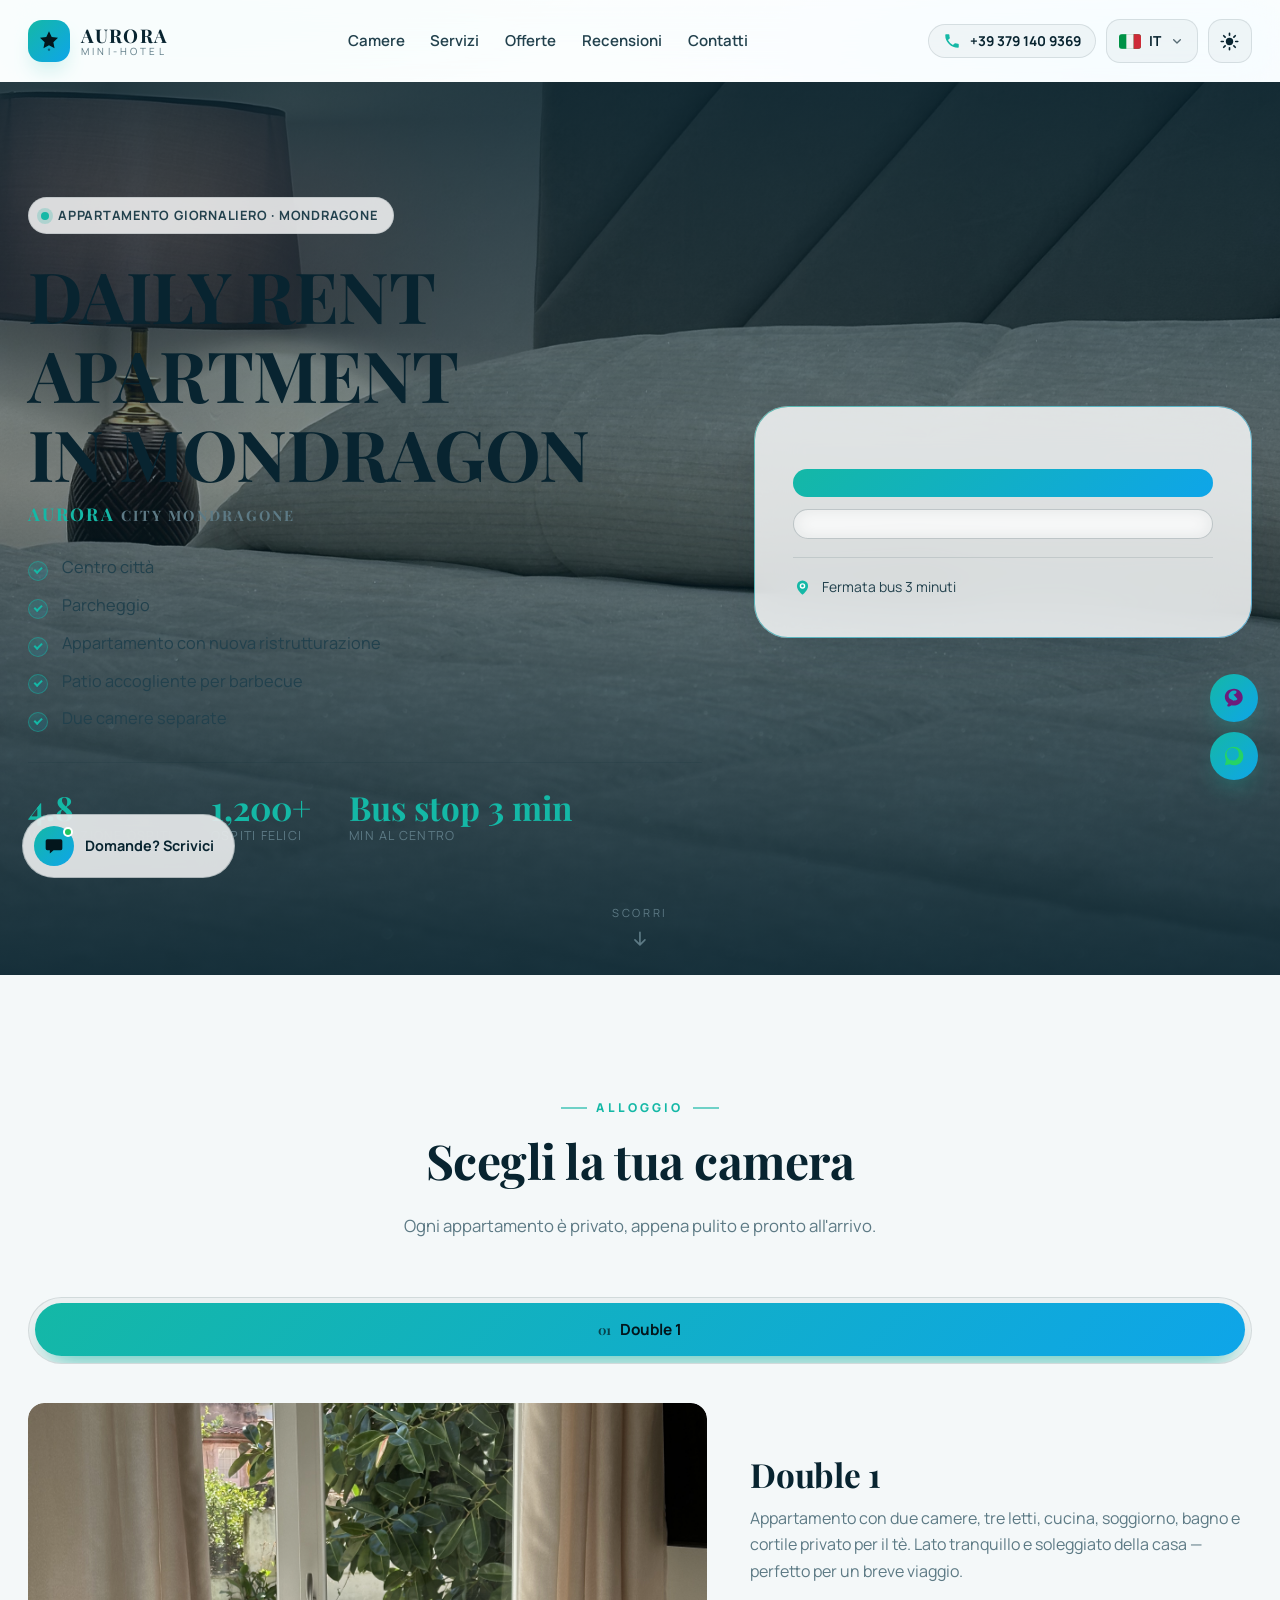
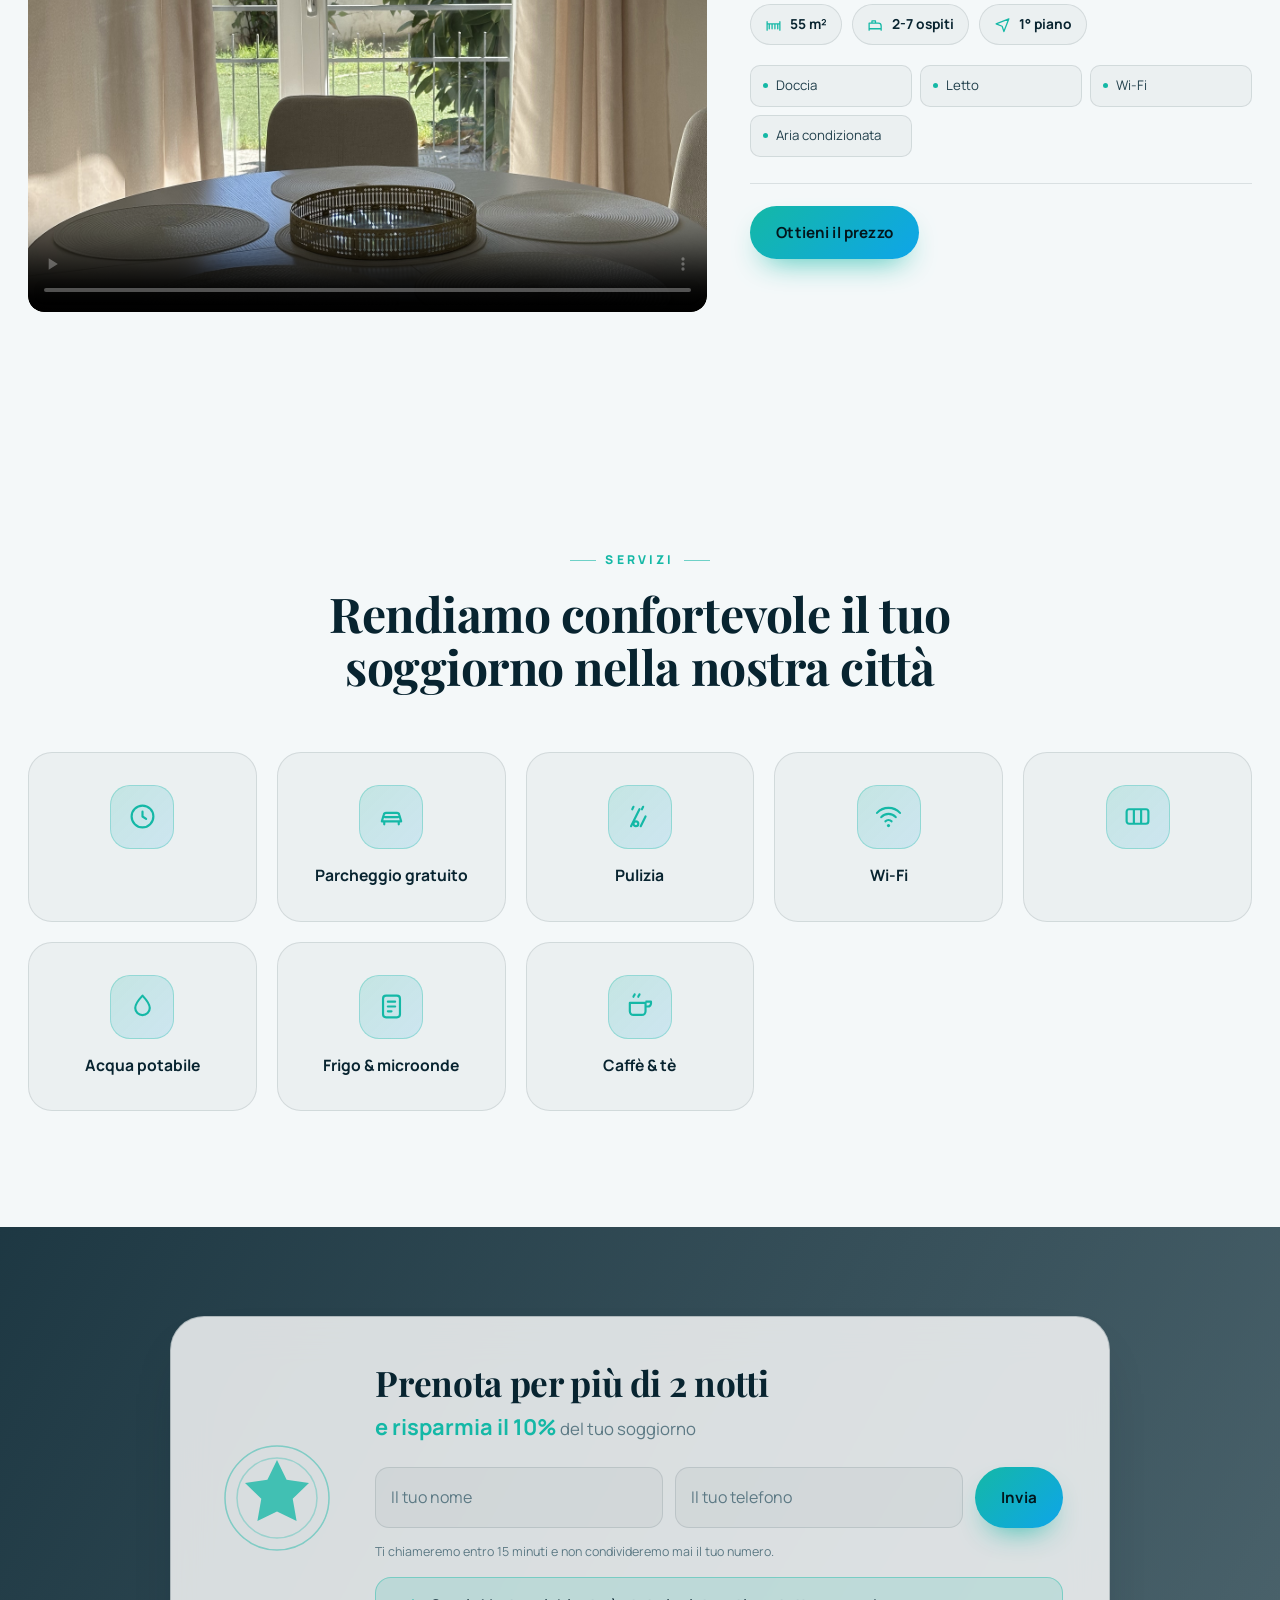
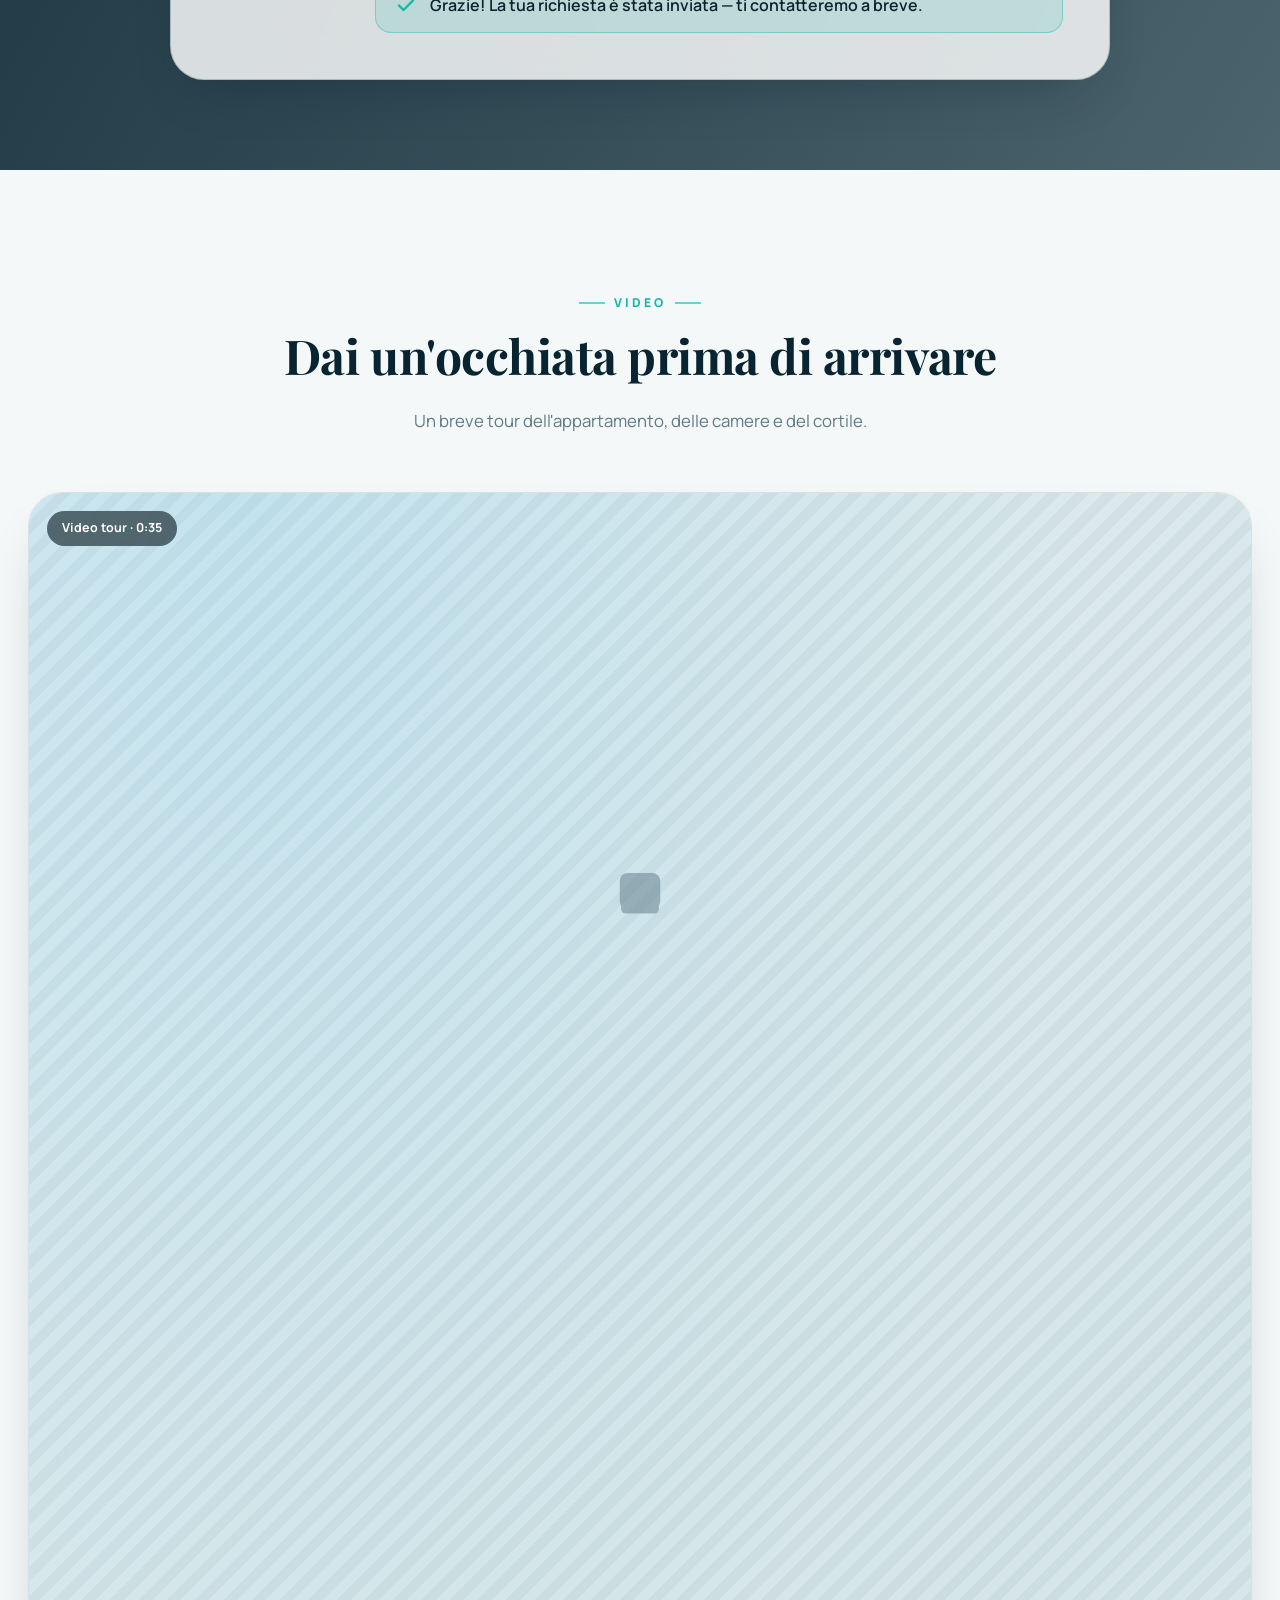
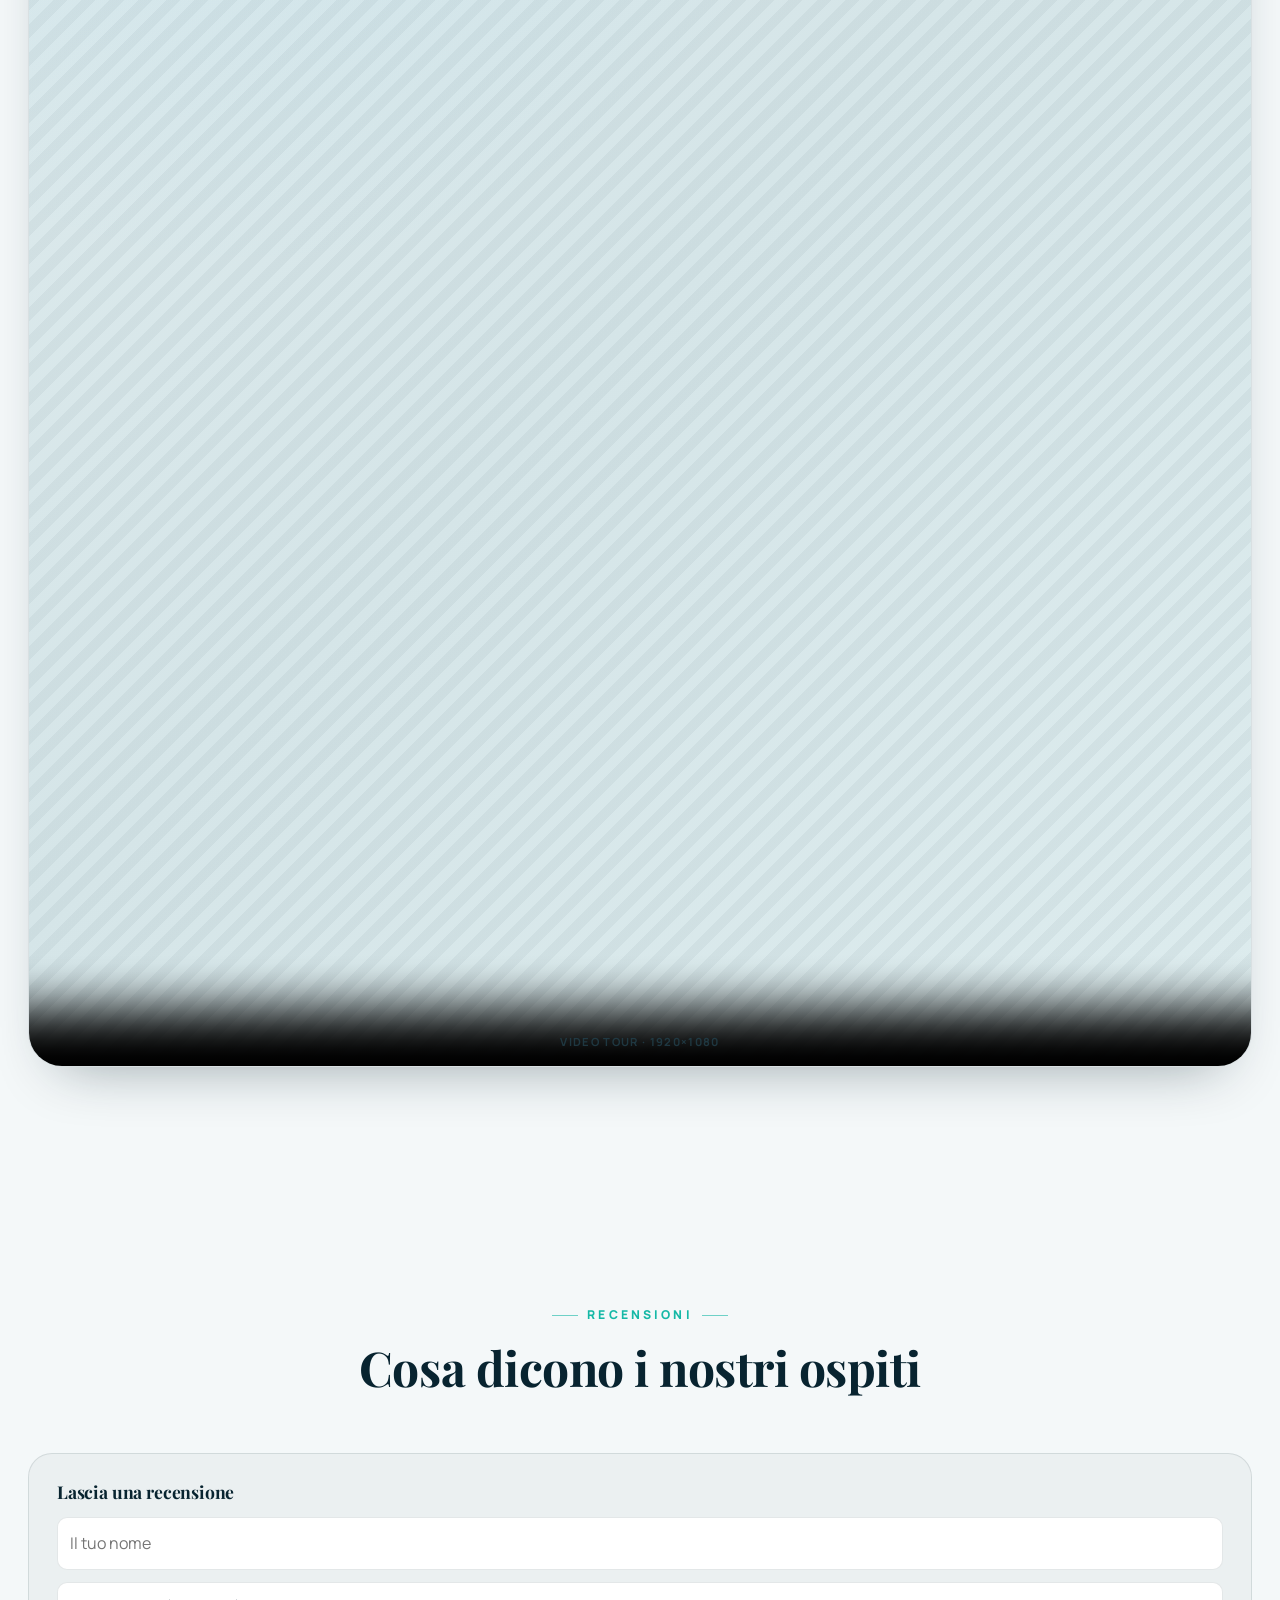
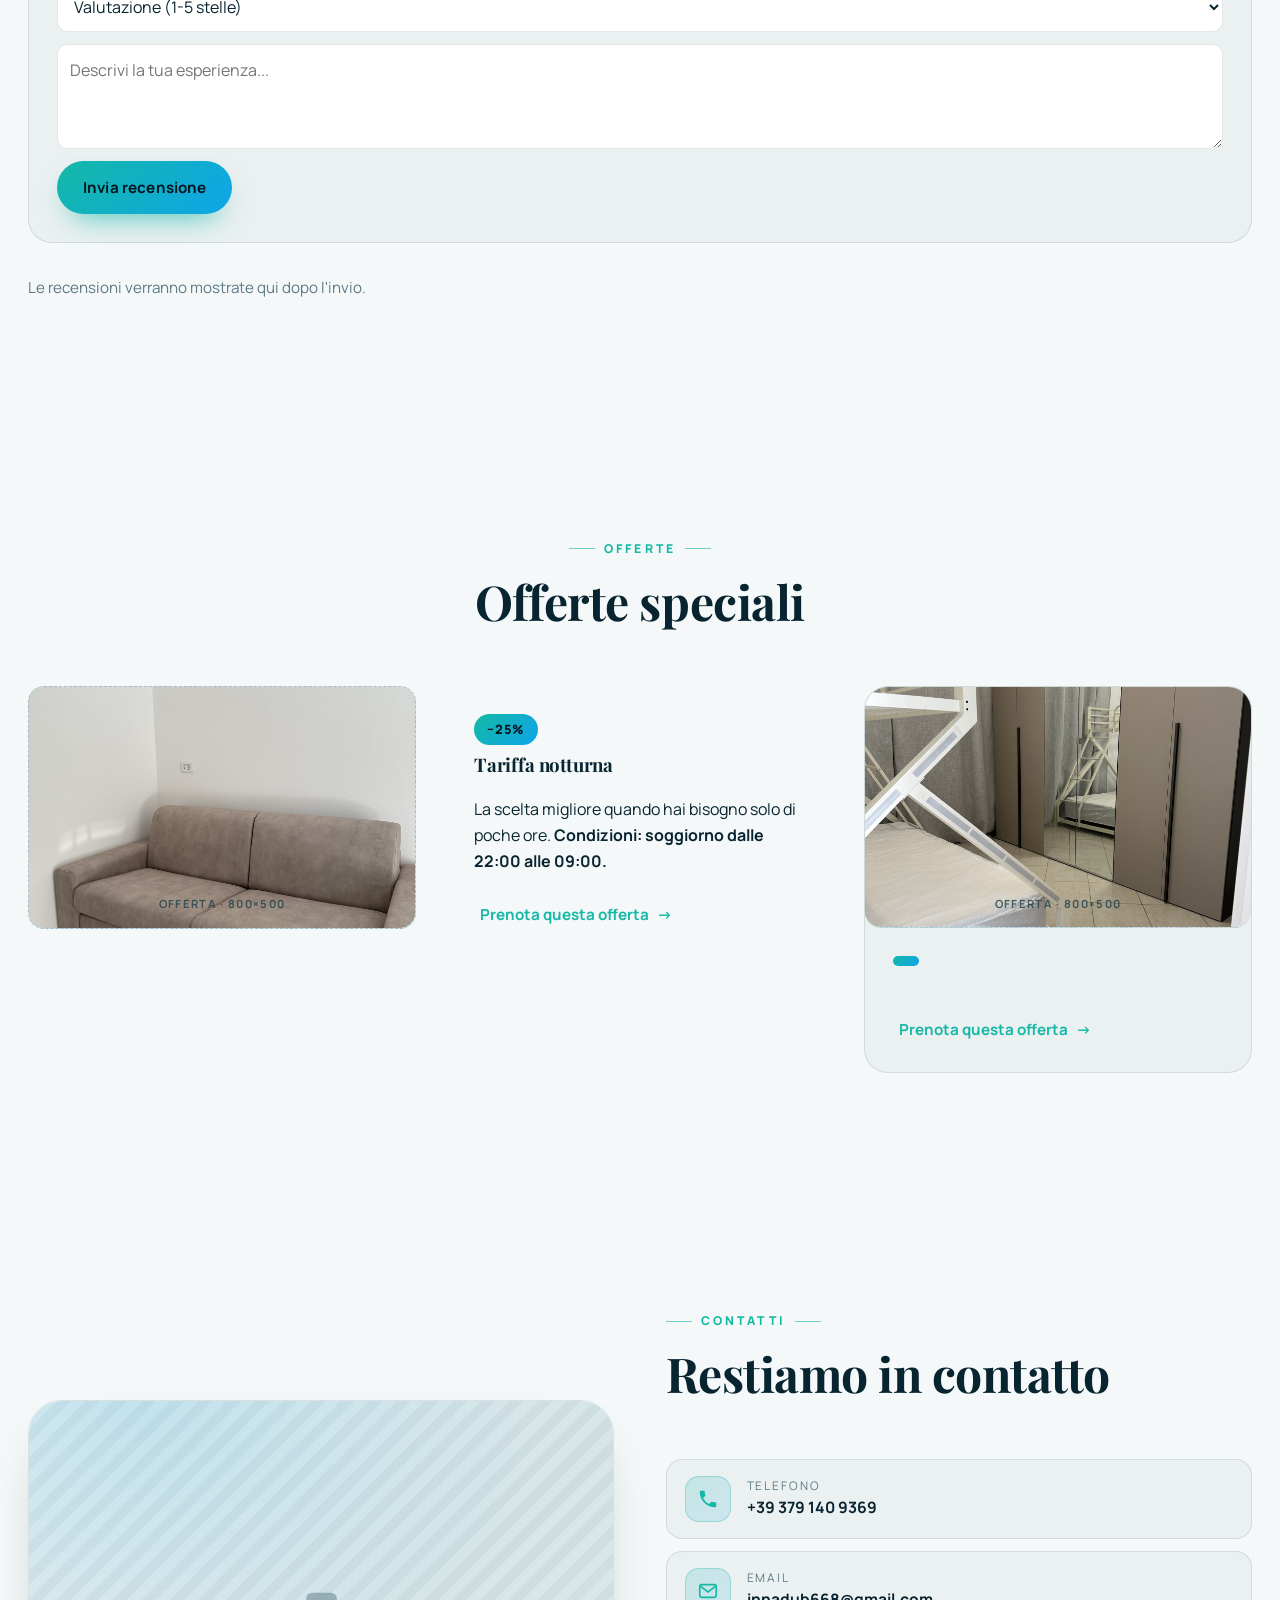
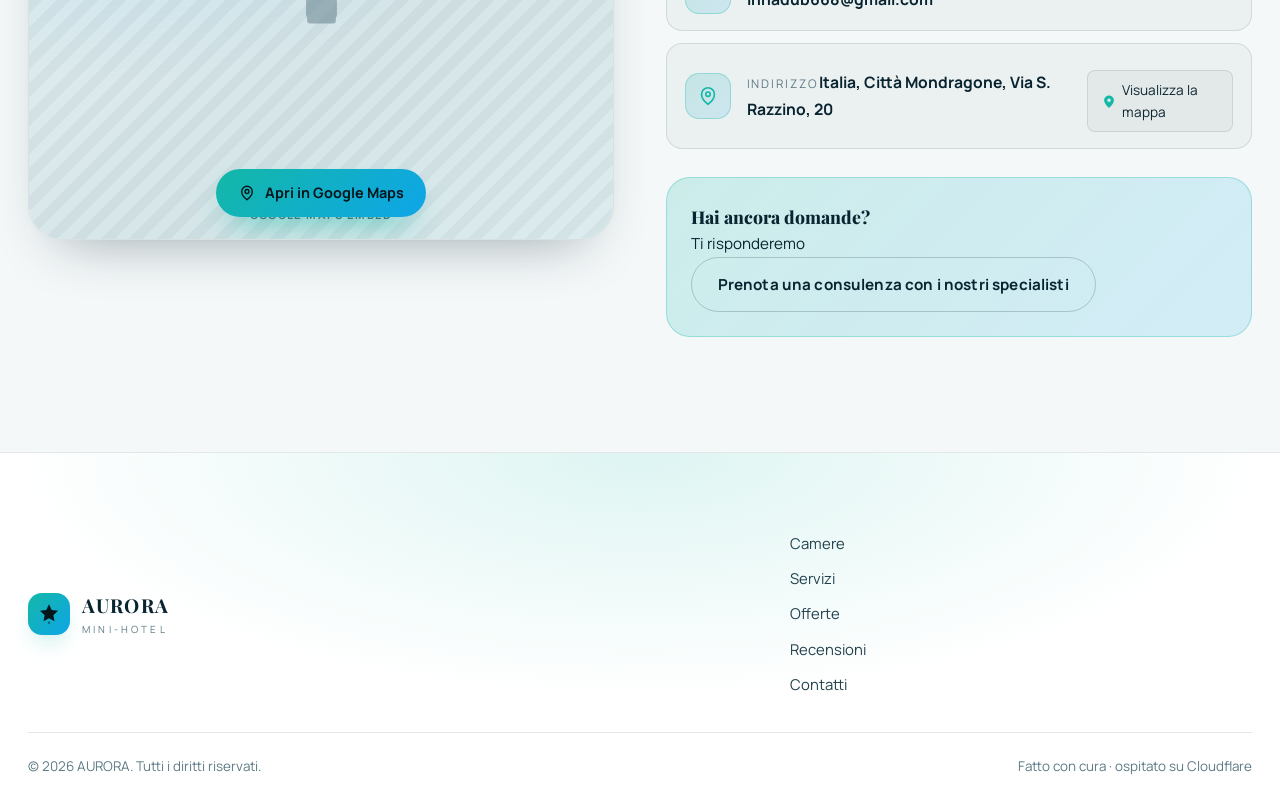
==== index.html @ 7eabe191 "Complete redesign: Italian default, new images, contacts, reviews, rooms, offers, social buttons, an" ====
<!DOCTYPE html>
<html lang="it" data-theme="dark">
<head>
<meta charset="utf-8">
<meta name="viewport" content="width=device-width, initial-scale=1, viewport-fit=cover">
<title>Aurora Mini-Hotel &mdash; Boutique hotel in Zaporizhzhia</title>
<meta name="description" content="Boutique mini-hotel in Zaporizhzhia. Five comfortable rooms, private bathroom, fast Wi-Fi, free parking and a wood-fired steam room.">
<meta name="theme-color" content="#071a22">
<meta name="color-scheme" content="dark light">

<meta property="og:type" content="website">
<meta property="og:site_name" content="Aurora">
<meta property="og:title" content="Aurora Mini-Hotel &mdash; Boutique hotel in Zaporizhzhia">
<meta property="og:description" content="Boutique mini-hotel in Zaporizhzhia.">
<meta property="og:image" content="assets/img/og-cover.jpg">
<meta name="twitter:card" content="summary_large_image">

<link rel="icon" href="assets/img/favicon.svg" type="image/svg+xml">
<link rel="apple-touch-icon" href="assets/img/favicon.svg">

<link rel="preconnect" href="https://fonts.googleapis.com">
<link rel="preconnect" href="https://fonts.gstatic.com" crossorigin>
<link rel="stylesheet" href="https://fonts.googleapis.com/css2?family=Manrope:wght@400;500;600;700;800&family=Playfair+Display:wght@600;700&display=swap">
<link rel="stylesheet" href="assets/css/style.css">

<script>
/* Set theme + language before first paint (no flash of wrong theme) */
(function () {
  try {
    var t = localStorage.getItem('aurora:theme');
    if (!t) t = matchMedia('(prefers-color-scheme: light)').matches ? 'light' : 'dark';
    document.documentElement.setAttribute('data-theme', t);
    var l = localStorage.getItem('aurora:lang');
    if (!l) l = 'it';
    if (l) document.documentElement.setAttribute('lang', l);
  } catch (e) {}
})();
</script>
</head>

<body id="top">

<a class="skiplink" href="#main" data-i18n="a11y.skip">Skip to content</a>

<!-- ============================== HEADER ============================== -->
<header class="hdr" id="hdr">
  <div class="container hdr__in">

    <a class="brand" href="#top">
      <span class="brand__mark" aria-hidden="true">
        <svg viewBox="0 0 32 32" fill="none"><path d="M16 3l3.6 7.7 8.4 1-6.2 5.8 1.6 8.3L16 21.8 8.6 25.8l1.6-8.3L4 11.7l8.4-1L16 3z" fill="currentColor"/><circle cx="16" cy="27.5" r="1.6" fill="currentColor" opacity=".5"/></svg>
      </span>
      <span class="brand__txt">
        <span class="brand__name" data-i18n="brand.name">AURORA</span>
        <span class="brand__sub" data-i18n="brand.sub">mini-hotel</span>
      </span>
    </a>

    <nav class="nav" id="nav" aria-label="Main">
      <a href="#rooms" data-i18n="nav.rooms">Rooms</a>
      <a href="#amenities" data-i18n="nav.amenities">Amenities</a>
      <a href="#offers" data-i18n="nav.offers">Offers</a>
      <a href="#reviews" data-i18n="nav.reviews">Reviews</a>
      <a href="#contacts" data-i18n="nav.contacts">Contacts</a>
    </nav>

    <div class="hdr__right">
      <a class="hdr__tel" href="tel:+393791409369" onclick="navigator.clipboard.writeText('+39 379 140 9369'); return false;">
        <svg viewBox="0 0 24 24" aria-hidden="true"><path d="M6.6 10.8a15 15 0 006.6 6.6l2.2-2.2a1 1 0 011-.25 11.4 11.4 0 003.6.58 1 1 0 011 1V20a1 1 0 01-1 1A17 17 0 013 4a1 1 0 011-1h3.5a1 1 0 011 1c0 1.25.2 2.46.57 3.6a1 1 0 01-.25 1l-2.2 2.2z" fill="currentColor"/></svg>
        <span><b data-i18n="header.phone1">+39 379 140 9369</b></span>
      </a>

      <!-- LANGUAGE DROPDOWN -->
      <div class="lang" id="lang">
        <button class="lang__btn" type="button" aria-haspopup="listbox" aria-expanded="false">
          <span class="flag" data-flag></span>
          <span class="lang__cur" data-i18n="lang.code">EN</span>
          <svg class="lang__chev" viewBox="0 0 24 24" aria-hidden="true"><path d="M7 10l5 5 5-5" stroke="currentColor" stroke-width="2" fill="none" stroke-linecap="round" stroke-linejoin="round"/></svg>
        </button>
        <ul class="lang__menu" role="listbox" tabindex="-1">
          <li><button type="button" role="option" data-set-lang="it"><span class="flag" data-flag="it"></span><span>Italiano</span></button></li>
          <li><button type="button" role="option" data-set-lang="en"><span class="flag" data-flag="en"></span><span>English</span></button></li>
          <li><button type="button" role="option" data-set-lang="de"><span class="flag" data-flag="de"></span><span>Deutsch</span></button></li>
          <li><button type="button" role="option" data-set-lang="fr"><span class="flag" data-flag="fr"></span><span>Français</span></button></li>
          <li><button type="button" role="option" data-set-lang="ru"><span class="flag" data-flag="ru"></span><span>&#1056;&#1091;&#1089;&#1089;&#1082;&#1080;&#1081;</span></button></li>
          <li><button type="button" role="option" data-set-lang="es"><span class="flag" data-flag="es"></span><span>Español</span></button></li>
          <li><button type="button" role="option" data-set-lang="uk"><span class="flag" data-flag="uk"></span><span>&#1059;&#1082;&#1088;&#1072;&#1103;&#1085;&#1089;&#1100;&#1082;&#1072;</span></button></li>
        </ul>
      </div>

      <button class="icon-btn theme-btn" type="button" data-theme-toggle aria-label="Toggle theme">
        <svg class="i-sun" viewBox="0 0 24 24" aria-hidden="true"><circle cx="12" cy="12" r="4.2" fill="currentColor"/><g stroke="currentColor" stroke-width="1.9" stroke-linecap="round"><path d="M12 2.6v2.3M12 19.1v2.3M21.4 12h-2.3M4.9 12H2.6M18.6 5.4l-1.6 1.6M7 17l-1.6 1.6M18.6 18.6L17 17M7 7L5.4 5.4"/></g></svg>
        <svg class="i-moon" viewBox="0 0 24 24" aria-hidden="true"><path d="M20.5 14.6A8.6 8.6 0 019.4 3.5a8.6 8.6 0 1011.1 11.1z" fill="currentColor"/></svg>
      </button>

      <button class="icon-btn burger" type="button" data-nav-toggle aria-label="Menu" aria-expanded="false">
        <span></span><span></span><span></span>
      </button>
    </div>
  </div>
  <div class="hdr__progress" aria-hidden="true"><i></i></div>
</header>

<main id="main">

  <!-- ============================== HERO ============================== -->
  <section class="hero">
    <div class="hero__bg" aria-hidden="true">
      <img src="assets/img/hero/hero.jpg" alt="" data-ph="ph.hero:Hero background" loading="eager">
      <div class="hero__veil"></div>
    </div>

    <div class="container hero__in">
      <div class="hero__left">
        <span class="pills"><i></i><span data-i18n="hero.badge">Boutique mini-hotel &middot; Zaporizhzhia</span></span>
        <h1 class="hero__title" data-i18n="hero.title">DAILY RENT APARTMENT IN MONDRAGON</h1>
        <p class="hero__sub hero__subtitle" style="font-family:'Playfair Display',Georgia,serif;font-size:1.1rem;color:var(--teal);letter-spacing:.12em;margin-top:-6px;margin-bottom:20px;">Aurora <span style="color:var(--muted);font-size:.9rem;">City Mondragone</span></p>
        <p class="hero__sub" data-i18n="hero.kicker"></p>
        <ul class="hero__list">
          <li data-i18n="hero.i1">- City center</li>
          <li data-i18n="hero.i2">- Parking</li>
          <li data-i18n="hero.i3">- Apartment with new renovation</li>
          <li data-i18n="hero.i4">- Cozy patio for barbecue</li>
          <li data-i18n="hero.i5">- Two separate bedrooms</li>
        </ul>
        <div class="hero__stats">
          <div><b data-count="4.8" data-dec="1">0</b><span data-i18n="hero.stat1">guest rating</span></div>
          <div><b data-count="1200" data-suffix="+">0</b><span data-i18n="hero.stat2">happy guests</span></div>
          <div><b>Bus stop 3 min</b><span data-i18n="hero.stat3">Bus stop 3 minutes</span></div>
        </div>
      </div>

      <aside class="hero__card">
        <div class="hero__cardglow" aria-hidden="true"></div>
        <h2 data-i18n="hero.cardTitle"></h2>
        <p data-i18n="hero.cardText"></p>
        <button class="btn btn--primary" type="button" data-open-modal="hero" data-i18n="hero.btnBook"></button>
        <button class="btn btn--ghost" type="button" data-open-modal="learn" data-i18n="hero.btnLearn">Learn more</button>
        <ul class="hero__cardmeta">
          <li><svg viewBox="0 0 24 24" aria-hidden="true"><path d="M12 21s7-5.1 7-11a7 7 0 10-14 0c0 5.9 7 11 7 11z" fill="currentColor"/><circle cx="12" cy="10" r="2.6" fill="none" stroke="var(--bg-2)" stroke-width="1.8"/></svg><span data-i18n="hero.meta1">Bus stop 3 minutes</span></li>
        </ul>
      </aside>
    </div>

    <a class="hero__scroll" href="#rooms">
      <span data-i18n="hero.scroll">Scroll</span>
      <svg viewBox="0 0 24 24" aria-hidden="true"><path d="M12 4v15m0 0l-6-6m6 6l6-6" stroke="currentColor" stroke-width="2" fill="none" stroke-linecap="round" stroke-linejoin="round"/></svg>
    </a>
  </section>

  <!-- ============================== ROOMS ============================== -->
  <section class="section rooms" id="rooms">
    <div class="container">
      <header class="sec-head">
        <span class="sec-head__label" data-i18n="rooms.label">Accommodation</span>
        <h2 class="sec-title" data-i18n="rooms.title">Choose your room</h2>
        <p class="sec-lead" data-i18n="rooms.lead">Every room is private, freshly cleaned and ready on arrival. The price depends on the category and the length of the stay.</p>
      </header>

            <div class="tabs" data-tabs>
        <div class="tabs__bar" role="tablist" aria-label="Rooms">
          <button class="tab is-active" role="tab" aria-selected="true" data-tab="0"><b>01</b><span data-i18n="rooms.n1">Double 1</span></button>
        </div>

        <!-- 01 -->
        <div class="tabs__panel is-active" role="tabpanel" data-panel="0">
          <div class="room">
            <div class="room__media">
              <div class="video-wrapper" style="position:relative;border-radius:var(--r);overflow:hidden;">
                <video src="assets/video/1231.mp4" class="media ratio-4x3" poster="assets/img/rooms/double-1/1.jpg" preload="metadata" controls style="width:100%;height:100%;object-fit:cover;border:0;display:block;" onclick="this.paused ? this.play() : this.pause();"></video>
              </div>
            </div>
            <div class="room__info">
              <h3 data-i18n="rooms.n1">Double 1</h3>
              <p data-i18n="rooms.d1">Appartamento con due camere, tre letti, cucina, soggiorno, bagno e cortile privato per il te. Lato tranquillo e soleggiato della casa - perfetto per un breve viaggio.</p>
              <div class="room__meta">
                <span><svg viewBox="0 0 24 24" aria-hidden="true"><path d="M3 18v-7h18v7M3 11V8m18 3V8M3 18v2m18-2v2M6 11v7m4-7v7m4-7v7m4-7v7" stroke="currentColor" stroke-width="1.8" fill="none" stroke-linecap="round"/></svg><b data-i18n="rooms.area">55 m&sup2;</b></span>
                <span><svg viewBox="0 0 24 24" aria-hidden="true"><path d="M3 18v-8h13a4 4 0 014 4v4H3zM3 18v2m17-2v2M7 10V7h5v3" stroke="currentColor" stroke-width="1.8" fill="none" stroke-linecap="round" stroke-linejoin="round"/></svg><b data-i18n="rooms.guests">2-7 ospiti</b></span>
                <span><svg viewBox="0 0 24 24" aria-hidden="true"><path d="M3 11l18-7-7 18-2.5-7.5L3 11z" stroke="currentColor" stroke-width="1.8" fill="none" stroke-linejoin="round"/></svg><b data-i18n="rooms.floor">1o piano</b></span>
              </div>
              <ul class="chips">
                <li data-i18n="am.shower">Shower</li><li data-i18n="am.bed">Bed</li><li data-i18n="am.wifi">Wi-Fi</li><li data-i18n="am.ac">Air conditioning</li>
              </ul>
              <div class="room__foot">
                <button class="btn btn--primary" type="button" data-open-modal="room" data-i18n="rooms.cta">Ottieni il prezzo</button>
              </div>
            </div>
          </div>
        </div>
      </div>
    </div>
  </section>

  <!-- ============================== AMENITIES ============================== -->
  <section class="section amenities" id="amenities">
    <div class="container">
      <header class="sec-head">
        <span class="sec-head__label" data-i18n="am.label">Amenities</span>
        <h2 class="sec-title" data-i18n="am.title">We&rsquo;ll make your stay comfortable in our city</h2>
      </header>

      <ul class="am-grid">
        <li class="am" data-reveal><span class="am__ico"><svg viewBox="0 0 24 24" aria-hidden="true"><path d="M12 3a9 9 0 100 18 9 9 0 000-18zm0 5v4l3 2" stroke="currentColor" stroke-width="1.8" fill="none" stroke-linecap="round" stroke-linejoin="round"/></svg></span><b data-i18n="am.a1">24/7 reception</b></li>
        <li class="am" data-reveal><span class="am__ico"><svg viewBox="0 0 24 24" aria-hidden="true"><path d="M4 16l1.6-5.4A2 2 0 017.5 9h9a2 2 0 011.9 1.6L20 16M4 16h16M6 16v2.5M18 16v2.5M6.5 12.5h11" stroke="currentColor" stroke-width="1.8" fill="none" stroke-linecap="round" stroke-linejoin="round"/></svg></span><b data-i18n="am.a2">Free parking</b></li>
        <li class="am" data-reveal><span class="am__ico"><svg viewBox="0 0 24 24" aria-hidden="true"><path d="M5 20l7-14M13 20l4-8M6 6l1-2M14 6l1-2" stroke="currentColor" stroke-width="1.8" fill="none" stroke-linecap="round"/><circle cx="9" cy="18" r="2" stroke="currentColor" stroke-width="1.8" fill="none"/></svg></span><b data-i18n="am.a3">Cleanliness</b></li>
        <li class="am" data-reveal><span class="am__ico"><svg viewBox="0 0 24 24" aria-hidden="true"><path d="M2.5 9a13 13 0 0119 0M6 12.5a8 8 0 0112 0M9.5 16a3.4 3.4 0 015 0" stroke="currentColor" stroke-width="1.8" fill="none" stroke-linecap="round"/><circle cx="12" cy="19.5" r="1.3" fill="currentColor"/></svg></span><b data-i18n="am.a4">Wi-Fi</b></li>
        <li class="am" data-reveal><span class="am__ico"><svg viewBox="0 0 24 24" aria-hidden="true"><rect x="3" y="6" width="18" height="12" rx="2" stroke="currentColor" stroke-width="1.8" fill="none"/><path d="M9 6v12M15 6v12" stroke="currentColor" stroke-width="1.8"/></svg></span><b data-i18n="am.a5">Cable TV</b></li>
        <li class="am" data-reveal><span class="am__ico"><svg viewBox="0 0 24 24" aria-hidden="true"><path d="M12 3s6 6.4 6 10.2A6 6 0 016 13.2C6 9.4 12 3 12 3z" stroke="currentColor" stroke-width="1.8" fill="none" stroke-linejoin="round"/></svg></span><b data-i18n="am.a6">Drinking water</b></li>
        <li class="am" data-reveal><span class="am__ico"><svg viewBox="0 0 24 24" aria-hidden="true"><rect x="5" y="3" width="14" height="18" rx="2.5" stroke="currentColor" stroke-width="1.8" fill="none"/><path d="M9 8h6M9 12h6M9 16h3" stroke="currentColor" stroke-width="1.8" stroke-linecap="round"/></svg></span><b data-i18n="am.a7">Fridge &amp; microwave</b></li>
        <li class="am" data-reveal><span class="am__ico"><svg viewBox="0 0 24 24" aria-hidden="true"><path d="M4 9h13v7a3 3 0 01-3 3H7a3 3 0 01-3-3V9zm13 3h2a2.5 2.5 0 002.5-2.5V8H17" stroke="currentColor" stroke-width="1.8" fill="none" stroke-linejoin="round"/><path d="M7 4c0-1 1-1.4 1-2M11 4c0-1 1-1.4 1-2" stroke="currentColor" stroke-width="1.8" fill="none" stroke-linecap="round"/></svg></span><b data-i18n="am.a8">Coffee &amp; tea</b></li>
      </ul>
    </div>
  </section>

  <!-- ============================== PROMO / FORM ============================== -->
  <section class="promo">
    <div class="promo__bg" aria-hidden="true">
      <img src="assets/img/promo/promo-bg.jpg" alt="" data-ph="ph.promo:Promo background" loading="lazy">
      <div class="promo__veil"></div>
    </div>
    <div class="container">
      <div class="promo__card" data-reveal>
        <div class="promo__art" aria-hidden="true">
          <svg viewBox="0 0 120 120"><circle cx="60" cy="60" r="52" stroke="currentColor" stroke-width="1.5" fill="none" opacity=".5"/><circle cx="60" cy="60" r="40" stroke="currentColor" stroke-width="1.5" fill="none" opacity=".35"/><path d="M60 22l9.6 19.8L92 45l-16.3 15.8 3.9 22.3L60 73.4 40.4 83.1l3.9-22.3L28 45l22.4-3.2L60 22z" fill="currentColor" opacity=".85"/></svg>
        </div>
        <div class="promo__body">
          <h2 data-i18n="promo.title">Book for more than 2 nights</h2>
          <p class="promo__sub"><b data-i18n="promo.sub">and save 10%</b> <span data-i18n="promo.sub2">of your stay</span></p>
          <form class="lead-form" data-lead-form="Promo - 2+ nights" novalidate>
            <div class="field">
              <input type="text" id="pf-name" name="name" autocomplete="name" placeholder=" " required>
              <label for="pf-name" data-i18n="form.name">Your name</label>
            </div>
            <div class="field">
              <input type="tel" id="pf-phone" name="phone" autocomplete="tel" placeholder=" " required>
              <label for="pf-phone" data-i18n="form.phone">Your phone</label>
            </div>
            <button class="btn btn--primary" type="submit" data-i18n="form.submit">Send</button>
            <p class="lead-form__note" data-i18n="form.note">We&rsquo;ll call you back within 15 minutes and never share your number.</p>
          </form>
          <p class="lead-form__ok" hidden data-lead-ok>
            <svg viewBox="0 0 24 24" aria-hidden="true"><path d="M5 12.5l4.5 4.5L19 7.5" stroke="currentColor" stroke-width="2.4" fill="none" stroke-linecap="round" stroke-linejoin="round"/></svg>
            <span data-i18n="form.ok">Thanks! Your request has been sent &mdash; we&rsquo;ll be in touch shortly.</span>
          </p>
        </div>
      </div>
    </div>
  </section>

  <!-- ============================== VIDEO TOUR ============================== -->
  <section class="section tour">
    <div class="container">
      <header class="sec-head">
        <span class="sec-head__label" data-i18n="tour.label">Video</span>
        <h2 class="sec-title" data-i18n="tour.title">Take a look around before you arrive</h2>
        <p class="sec-lead" data-i18n="tour.lead">A short walkthrough of the rooms, the lobby and the steam room. Shot in 4K, about 90 seconds long.</p>
      </header>

      <div class="video" data-reveal>
        <figure class="media" data-ph="ph.video:Video placeholder" style="aspect-ratio:9/16;">
          <video src="assets/video/1019.mp4" poster="assets/img/tour/poster.jpg" preload="metadata" controls style="width:100%;height:100%;object-fit:cover;border:0;display:block;" onclick="this.paused ? this.play() : this.pause();"></video>
        </figure>
        <span class="video__chip" data-i18n="tour.chip">Video tour &middot; 0:35</span>
      </div>
    </div>
  </section>

  <!-- ============================== REVIEWS ============================== -->
  <section class="section reviews" id="reviews">
    <div class="container">
      <header class="sec-head">
        <span class="sec-head__label" data-i18n="rv.label">Reviews</span>
        <h2 class="sec-title" data-i18n="rv.title">What our guests say</h2>
      </header>

      <div class="reviews__form-area" style="margin-bottom:32px;padding:28px;border-radius:var(--r-lg);background:var(--surface);border:1px solid var(--line);">
        <h3 style="font-size:1.1rem;margin-bottom:16px;font-family:var(--display);">Lascia una recensione</h3>
        <form id="reviewForm" onsubmit="submitReview(event)" style="display:flex;flex-direction:column;gap:12px;">
          <input type="text" id="revName" placeholder="Il tuo nome" required style="padding:12px;border-radius:10px;background:var(--bg-2);border:1px solid var(--line);color:var(--text);font:inherit;">
          <select id="revRating" required style="padding:12px;border-radius:10px;background:var(--bg-2);border:1px solid var(--line);color:var(--text);font:inherit;">
            <option value="">Valutazione (1-5 stelle)</option>
            <option value="5">★★★★★</option>
            <option value="4">★★★★</option>
            <option value="3">★★★</option>
            <option value="2">★★</option>
            <option value="1">★</option>
          </select>
          <textarea id="revDesc" placeholder="Descrivi la tua esperienza..." required rows="3" style="padding:12px;border-radius:10px;background:var(--bg-2);border:1px solid var(--line);color:var(--text);font:inherit;resize:vertical;"></textarea>
          <button type="submit" class="btn btn--primary" style="align-self:flex-start;">Invia recensione</button>
        </form>
      </div>

      <div id="reviewsList" style="display:flex;flex-direction:column;gap:16px;">
        <p style="color:var(--muted);font-size:.95rem;">Le recensioni verranno mostrate qui dopo l'invio.</p>
      </div>
    </div>
  </section>

  <!-- ============================== OFFERS ============================== -->
  <section class="section offers" id="offers">
    <div class="container">
      <header class="sec-head">
        <span class="sec-head__label" data-i18n="of.label">Offers</span>
        <h2 class="sec-title" data-i18n="of.title">Special offers</h2>
      </header>

      <div class="offers__grid">

          <figure class="media ratio-16x10" data-ph="ph.offer2:Offer image"><img src="assets/img/offers/early-booking.jpg" alt="Early booking offer" loading="lazy"></figure>
          <div class="offer__body">
            <span class="offer__tag" data-i18n="of.t2">&minus;15%</span>
            <h3 data-i18n="of.n2">Early booking</h3>
            <p data-i18n-html="of.d2">Don&rsquo;t leave it for the last moment. Book at least 15 days before arrival and get <b>15% off</b> the whole stay.</p>
            <button class="link" type="button" data-open-modal="offer" data-i18n="of.cta">Book this offer</button>
          </div>
        </article>

        <article class="offer" data-reveal>
          <figure class="media ratio-16x10" data-ph="ph.offer3:Offer image"><img src="assets/img/offers/night-rate.jpg" alt="Night rate offer" loading="lazy"></figure>
          <div class="offer__body">
            <span class="offer__tag" data-i18n="of.t3">&minus;25%</span>
            <h3 data-i18n="of.n3">Night rate</h3>
            <p data-i18n-html="of.d3">The best choice when you only need a few hours. <b>Conditions: stay from 22:00 to 09:00.</b></p>
            <button class="link" type="button" data-open-modal="offer" data-i18n="of.cta">Book this offer</button>
          </div>
        </article>
      </div>
    </div>
  </section>

  <!-- ============================== CONTACTS ============================== -->
  <section class="section contacts" id="contacts">
    <div class="container">
      <div class="contacts__in">
        <div class="map" data-reveal>
          <figure class="media ratio-4x3 map__ph" data-ph="ph.map:Google Maps embed">
            <img src="assets/img/contacts/map.jpg" alt="Map of the hotel location" loading="lazy">
          </figure>
          <a class="map__open" href="https://www.google.com/maps/search/?api=1&amp;query=Italia+Citta+Mondragone+Via+S.+Razzino%2C+20" target="_blank" rel="noopener">
            <svg viewBox="0 0 24 24" aria-hidden="true"><path d="M12 21s7-5.1 7-11a7 7 0 10-14 0c0 5.9 7 11 7 11z" fill="none" stroke="currentColor" stroke-width="1.9"/><circle cx="12" cy="10" r="2.6" fill="none" stroke="currentColor" stroke-width="1.9"/></svg>
            <span data-i18n="ct.mapOpen">Open in Google Maps</span>
          </a>
        </div>

        <div class="contacts__info">
          <header class="sec-head sec-head--left">
            <span class="sec-head__label" data-i18n="ct.label">Contacts</span>
            <h2 class="sec-title" data-i18n="ct.title">Get in touch</h2>
          </header>

          <div class="ct-list">
            <a class="ct" href="tel:+393791409369" onclick="navigator.clipboard.writeText('+39 379 140 9369'); return false;">
              <span class="ct__ico"><svg viewBox="0 0 24 24" aria-hidden="true"><path d="M6.6 10.8a15 15 0 006.6 6.6l2.2-2.2a1 1 0 011-.25 11.4 11.4 0 003.6.58 1 1 0 011 1V20a1 1 0 01-1 1A17 17 0 013 4a1 1 0 011-1h3.5a1 1 0 011 1c0 1.25.2 2.46.57 3.6a1 1 0 01-.25 1l-2.2 2.2z" fill="currentColor"/></svg></span>
              <span><i data-i18n="ct.phoneLbl">Phone</i><b>+39 379 140 9369</b></span>
            </a>
            <a class="ct" href="mailto:innadub668@gmail.com">
              <span class="ct__ico"><svg viewBox="0 0 24 24" aria-hidden="true"><rect x="3" y="5" width="18" height="14" rx="2.4" fill="none" stroke="currentColor" stroke-width="1.8"/><path d="M4 7l8 6 8-6" fill="none" stroke="currentColor" stroke-width="1.8" stroke-linecap="round"/></svg></span>
              <span><i data-i18n="ct.emailLbl">Email</i><b>innadub668@gmail.com</b></span>
            </a>
            <div class="ct">
              <span class="ct__ico"><svg viewBox="0 0 24 24" aria-hidden="true"><path d="M12 21s7-5.1 7-11a7 7 0 10-14 0c0 5.9 7 11 7 11z" fill="none" stroke="currentColor" stroke-width="1.8"/><circle cx="12" cy="10" r="2.4" fill="none" stroke="currentColor" stroke-width="1.8"/></svg></span>
              <span><i data-i18n="ct.addrLbl">Address</i><b data-i18n="ct.addr">Italia Citta Mondragone Via S. Razzino, 20</b></span>
            <div style="margin-top:10px;"><a href="https://www.google.com/maps/search/?api=1&amp;query=Italia+Citta+Mondragone+Via+S.+Razzino%2C+20" target="_blank" rel="noopener" style="display:inline-flex;align-items:center;gap:6px;padding:8px 14px;border-radius:8px;background:var(--surface);border:1px solid var(--line);font-size:.85rem;color:var(--text);transition:.25s;"><svg viewBox="0 0 20 20" style="width:18px;height:18px;color:var(--teal);"><path d="M10 2C6.13 2 3 5.13 3 9c0 5.25 7 11 7 11s7-5.75 7-11c0-3.87-3.13-7-7-7zm0 9.5a2.5 2.5 0 1 1 0-5 2.5 2.5 0 0 1 0 5z" fill="currentColor"/></svg> <span>Visualizza la mappa</span></a></div>
            </div>
          </div>

          <div class="ct-cta">
            <p data-i18n="ct.q">Still have questions?</p>
            <p data-i18n="ct.q2">We&rsquo;ll be glad to answer.</p>
            <button class="btn btn--outline" type="button" data-open-modal="consult" data-i18n="ct.cta">Request a consultation</button>
          </div>
        </div>
      </div>
    </div>
  </section>

</main>

<!-- ============================== FOOTER ============================== -->
<footer class="ftr">
  <div class="ftr__bg" aria-hidden="true"></div>
  <div class="container">
    <div class="ftr__top">
      <div class="ftr__brand">
        <span class="brand__mark" aria-hidden="true"><svg viewBox="0 0 32 32" fill="none"><path d="M16 3l3.6 7.7 8.4 1-6.2 5.8 1.6 8.3L16 21.8 8.6 25.8l1.6-8.3L4 11.7l8.4-1L16 3z" fill="currentColor"/><circle cx="16" cy="27.5" r="1.6" fill="currentColor" opacity=".5"/></svg></span>
        <div>
          <b class="brand__name" data-i18n="brand.name">AURORA</b>
          <p data-i18n="brand.sub">mini-hotel</p>
        </div>
      </div>
      <div class="ftr__cta" style="display:none;">
        <h2 data-i18n="ftr.title"></h2>
      </div>
      <ul class="ftr__links">
        <li><a href="#rooms" data-i18n="nav.rooms">Rooms</a></li>
        <li><a href="#amenities" data-i18n="nav.amenities">Amenities</a></li>
        <li><a href="#offers" data-i18n="nav.offers">Offers</a></li>
        <li><a href="#reviews" data-i18n="nav.reviews">Reviews</a></li>
        <li><a href="#contacts" data-i18n="nav.contacts">Contacts</a></li>
      </ul>
    </div>
    <div class="ftr__bot">
      <p>&copy; <span id="year">2026</span> <span data-i18n="brand.name">AURORA</span>. <span data-i18n="ftr.rights">All rights reserved.</span></p>
      <p class="ftr__dev"><span data-i18n="ftr.made">Made with care &middot; hosted on Cloudflare</span></p>
    </div>
  </div>
</footer>

<!-- ============================== FLOATING UI ============================== -->
<button class="to-top" type="button" data-to-top aria-label="Back to top">
  <svg viewBox="0 0 24 24" aria-hidden="true"><path d="M12 19V5m0 0l-6 6m6-6l6 6" stroke="currentColor" stroke-width="2" fill="none" stroke-linecap="round" stroke-linejoin="round"/></svg>
</button>

<a class="chat" href="#contacts">
  <span class="chat__ico"><svg viewBox="0 0 24 24" aria-hidden="true"><path d="M20 4H4a2 2 0 00-2 2v9a2 2 0 002 2h3v4l4.5-4H20a2 2 0 002-2V6a2 2 0 00-2-2z" fill="currentColor"/></svg><i class="chat__dot"></i></span>
  <span class="chat__txt" data-i18n="chat.txt">Questions? Write to us</span>
</a>

<!-- Social buttons -->
<div class="social-float" aria-label="Social links">
  <a href="viber://chat?number=%2B393791409369" class="social-btn" aria-label="Viber" target="_blank" rel="noopener">
    <span class="social-btn__icon social-btn--viber"><svg viewBox="0 0 24 24" aria-hidden="true"><path d="M12 2C6.48 2 2 5.9 2 10.8c0 2.8 1.5 5.3 3.8 6.8v.2c0 .4-.2.7-.5.9-.4.3-.7.8-.7 1.3 0 .8.7 1.4 1.5 1.4.3 0 .6-.1.8-.2l2.6-1.2c.6.2 1.3.3 2 .3 5.52 0 10-3.9 10-8.8S17.52 2 12 2zm3.8 11.2c-.6.9-1.5 1.5-2.6 1.5-.4 0-.8-.1-1.2-.2l-.3.2-.5.5-.3-.5-.2-.3c-1-.4-2.1-.8-3.1-1.5-.9-.7-1.5-1.7-1.5-3 0-2 .8-3.6 2.3-4.8 1.4-1.1 3.3-1.5 5.2-1 .2 0 .3 0 .5.1.2.1.3.3.4.5.1.2.2.5.2.7 0 .3 0 .5-.1.8-.2.4-.5.8-.9 1.1-.6.5-1.4.8-2.3.8z" fill="currentColor"/></svg></span>
  </a>
  <a href="https://wa.me/393791409369" class="social-btn" aria-label="WhatsApp" target="_blank" rel="noopener">
    <span class="social-btn__icon social-btn--whatsapp"><svg viewBox="0 0 24 24" aria-hidden="true"><path d="M12.04 2c-5.46 0-9.91 4.45-9.91 9.91 0 1.75.46 3.39 1.25 4.83L2.05 22.2l5.6-1.22c1.38.77 2.96 1.21 4.63 1.21 5.46 0 9.91-4.46 9.91-9.91 0-2.65-1.04-5.13-2.91-6.99A9.89 9.89 0 0012.04 2zm5.46 8.52c-.24 1.66-.88 3.1-2.14 4.35-1.2 1.2-2.56 1.85-3.85 1.99-.39.03-.78.06-1.16.06-.47 0-.92-.06-1.38-.18-.46-.12-.91-.29-1.32-.51-.41-.22-.79-.48-1.15-.77-.36-.29-.68-.62-.97-.99-.68-.88-1.1-1.78-1.33-2.69-.16-.65-.22-1.26-.22-1.86 0-.6.06-1.2.18-1.78.12-.58.32-1.11.6-1.61.28-.5.62-.95 1.03-1.35.41-.4.87-.74 1.38-1.03.5-.28 1.05-.48 1.62-.6.57-.12 1.16-.18 1.76-.18.6 0 1.21.06 1.79.18.58.12 1.14.31 1.64.58.5.27.96.61 1.36 1.02.4.41.74.87 1.02 1.38.27.5.46 1.04.57 1.6.11.56.17 1.12.17 1.69 0 .63-.08 1.23-.23 1.81z" fill="currentColor"/></svg></span>
  </a>
</div>

<!-- ============================== MODAL ============================== -->
<div class="modal" id="modal" hidden>
  <div class="modal__backdrop" data-modal-close></div>
  <div class="modal__box" role="dialog" aria-modal="true" aria-labelledby="modalTitle">
    <button class="modal__x" type="button" data-modal-close aria-label="Close">
      <svg viewBox="0 0 24 24" aria-hidden="true"><path d="M6 6l12 12M18 6L6 18" stroke="currentColor" stroke-width="2" stroke-linecap="round"/></svg>
    </button>

    <div class="modal__media" data-modal-media hidden>
      <figure class="media ratio-16x9" data-ph="ph.video:Video placeholder"><img src="assets/img/tour/poster.jpg" alt="" loading="lazy"></figure>
    </div>

    <div class="modal__body">
      <h2 id="modalTitle" data-i18n="m.title">Book a room</h2>
      <p class="modal__sub" data-i18n="m.sub">Leave your details and the manager will call you back shortly.</p>

      <form class="lead-form lead-form--modal" data-lead-form="Modal" novalidate>
        <div class="field">
          <input type="text" id="mf-name" name="name" autocomplete="name" placeholder=" " required>
          <label for="mf-name" data-i18n="form.name">Your name</label>
        </div>
        <div class="field">
          <input type="tel" id="mf-phone" name="phone" autocomplete="tel" placeholder=" " required>
          <label for="mf-phone" data-i18n="form.phone">Your phone</label>
        </div>
        <button class="btn btn--primary btn--wide" type="submit" data-i18n="m.btn">Get the gift</button>
        <p class="lead-form__note" data-i18n="form.note">We&rsquo;ll call you back within 15 minutes and never share your number.</p>
      </form>

      <p class="lead-form__ok" hidden data-lead-ok>
        <svg viewBox="0 0 24 24" aria-hidden="true"><path d="M5 12.5l4.5 4.5L19 7.5" stroke="currentColor" stroke-width="2.4" fill="none" stroke-linecap="round" stroke-linejoin="round"/></svg>
        <span data-i18n="form.ok">Thanks! Your request has been sent &mdash; we&rsquo;ll be in touch shortly.</span>
      </p>
    </div>
  </div>
</div>

<script src="assets/js/i18n.js"></script>
<script src="assets/js/main.js"></script>
</body>
</html>
---- assets/css/style.css ----
/* ==========================================================================
   Aurora Mini-Hotel — style.css
   1. Tokens          6. Hero
   2. Reset / base    7. Rooms & tabs
   3. Utilities       8. Amenities
   4. Buttons         9. Promo / forms
   5. Header          10. Awards / video / reviews / offers / contacts / footer
   ========================================================================== */

/* ------------------------------------------------------------------ tokens */
:root{
  --teal:#14b8a6;
  --teal-2:#0ea5e9;
  --cyan:#22d3ee;
  --grad:linear-gradient(135deg,#14b8a6 0%,#0ea5e9 100%);
  --grad-soft:linear-gradient(135deg,rgba(20,184,166,.18),rgba(14,165,233,.14));

  --font:'Manrope',system-ui,-apple-system,'Segoe UI',Roboto,sans-serif;
  --display:'Playfair Display',Georgia,'Times New Roman',serif;

  --r-sm:10px; --r:16px; --r-lg:24px; --r-xl:34px; --r-pill:999px;
  --pad:clamp(18px,4vw,28px);
  --sec-y:clamp(70px,9vw,132px);
  --hdr-h:82px;
  --ease:cubic-bezier(.22,1,.36,1);

  --ph-base:linear-gradient(135deg,#0e3b47 0%,#0a2731 60%,#0c3240 100%);
  --ico-ph:url("data:image/svg+xml,%3Csvg xmlns='http://www.w3.org/2000/svg' viewBox='0 0 24 24' fill='%23000'%3E%3Crect x='3' y='4' width='18' height='16' rx='3.5'/%3E%3Ccircle cx='8.6' cy='9.6' r='1.9'/%3E%3Cpath d='M3.6 18.2 9 12.4l3.8 3.9 2.6-2.6 5 5.1v1.2a2 2 0 0 1-2 2H5.6a2 2 0 0 1-2-2z'/%3E%3C/svg%3E");
}

[data-theme="dark"]{
  --bg:#071a22;
  --bg-2:#0a2632;
  --text:#e9f5f8;
  --text-soft:#c2d8de;
  --muted:#8fa9b3;
  --surface:rgba(255,255,255,.048);
  --surface-2:rgba(255,255,255,.085);
  --line:rgba(255,255,255,.11);
  --line-2:rgba(255,255,255,.18);
  --shadow:0 26px 70px -30px rgba(0,0,0,.85);
  --shadow-sm:0 12px 34px -18px rgba(0,0,0,.8);
  --glass:rgba(9,32,42,.72);
  --ring:rgba(20,184,166,.22);
  --glow:radial-gradient(60% 60% at 50% 0%,rgba(20,184,166,.32),transparent 70%);
  color-scheme:dark;
}

[data-theme="light"]{
  --bg:#f4f8f9;
  --bg-2:#ffffff;
  --text:#082430;
  --text-soft:#22414d;
  --muted:#5d7a85;
  --surface:rgba(8,36,48,.035);
  --surface-2:rgba(8,36,48,.06);
  --line:rgba(8,36,48,.11);
  --line-2:rgba(8,36,48,.2);
  --shadow:0 26px 60px -32px rgba(6,32,42,.45);
  --shadow-sm:0 12px 30px -20px rgba(6,32,42,.4);
  --glass:rgba(255,255,255,.82);
  --ring:rgba(20,184,166,.2);
  --glow:radial-gradient(60% 60% at 50% 0%,rgba(20,184,166,.2),transparent 70%);
  --ph-base:linear-gradient(135deg,#e3eef0 0%,#d5e5e8 60%,#ddecee 100%);
  color-scheme:light;
}

/* ------------------------------------------------------------ reset / base */
*,*::before,*::after{box-sizing:border-box}
html{-webkit-text-size-adjust:100%;scroll-padding-top:calc(var(--hdr-h) + 14px)}
body{
  margin:0;background:var(--bg);color:var(--text);
  font-family:var(--font);font-size:16px;line-height:1.65;font-weight:400;
  -webkit-font-smoothing:antialiased;overflow-x:hidden;
  transition:background-color .35s,color .35s;
}
body::before{
  content:"";position:fixed;inset:0;pointer-events:none;z-index:0;
  background:
    radial-gradient(90% 60% at 12% -10%,rgba(20,184,166,.15),transparent 60%),
    radial-gradient(80% 55% at 92% 8%,rgba(14,165,233,.13),transparent 62%);
}
body.modal-open{overflow:hidden}
main,.hdr,.ftr{position:relative;z-index:1}

h1,h2,h3,h4{margin:0 0 .5em;font-family:var(--display);font-weight:700;line-height:1.12;letter-spacing:-.01em}
p{margin:0 0 1em}
p:last-child{margin-bottom:0}
ul,ol{margin:0;padding:0;list-style:none}
a{color:inherit;text-decoration:none}
img,svg,video{display:block;max-width:100%}
button,input,select,textarea{font:inherit;color:inherit}
button{cursor:pointer;border:0;background:none}
:focus-visible{outline:2px solid var(--cyan);outline-offset:3px;border-radius:6px}
::selection{background:var(--teal);color:#04141a}

.container{width:min(1240px,100% - 2*var(--pad));margin-inline:auto}
.section{padding-block:var(--sec-y)}

/* visible to screen readers only - keeps links/buttons named when collapsed */
.sr-only{
  position:absolute!important;width:1px;height:1px;padding:0;margin:-1px;overflow:hidden;
  clip:rect(0 0 0 0);clip-path:inset(50%);white-space:nowrap;border:0;
}

.skiplink{
  position:fixed;left:12px;top:-70px;z-index:200;padding:12px 18px;border-radius:var(--r-pill);
  background:var(--teal);color:#04141a;font-weight:700;transition:top .25s var(--ease);
}
.skiplink:focus{top:12px}

/* ------------------------------------------------------------- scroll reveal */
[data-reveal]{opacity:0;transform:translateY(26px);transition:opacity .7s var(--ease),transform .7s var(--ease)}
[data-reveal].is-in{opacity:1;transform:none}

/* ----------------------------------------------------------------- buttons */
.btn{
  --btn-py:14px; --btn-px:26px;
  position:relative;display:inline-flex;align-items:center;justify-content:center;gap:.6em;
  padding:var(--btn-py) var(--btn-px);border-radius:var(--r-pill);
  font-weight:700;font-size:.95rem;letter-spacing:.01em;white-space:nowrap;
  transition:transform .25s var(--ease),box-shadow .25s,background-color .25s,border-color .25s,color .25s;
  overflow:hidden;
}
.btn::after{
  content:"";position:absolute;inset:0;border-radius:inherit;
  background:linear-gradient(120deg,transparent 20%,rgba(255,255,255,.35) 50%,transparent 80%);
  transform:translateX(-120%);transition:transform .7s var(--ease);
}
.btn:hover::after{transform:translateX(120%)}
.btn:hover{transform:translateY(-2px)}
.btn:active{transform:translateY(0)}
.btn[disabled]{opacity:.55;pointer-events:none}

.btn--primary{background:var(--grad);color:#03161c;box-shadow:0 14px 30px -14px rgba(20,184,166,.9)}
.btn--primary:hover{box-shadow:0 20px 40px -14px rgba(20,184,166,1)}
.btn--ghost{background:rgba(255,255,255,.08);color:var(--text);border:1px solid var(--line-2);backdrop-filter:blur(10px)}
.btn--ghost:hover{background:rgba(255,255,255,.16)}
.btn--outline{background:transparent;border:1.5px solid var(--line-2);color:var(--text)}
.btn--outline:hover{border-color:var(--teal);color:var(--teal)}
.btn--wide{width:100%}

.link{
  display:inline-flex;align-items:center;gap:.5em;color:var(--teal);font-weight:700;font-size:.95rem;
  border-bottom:1.5px solid transparent;transition:border-color .25s,gap .25s;
}
.link::after{content:"→";transition:transform .25s var(--ease)}
.link:hover{border-color:var(--teal)}
.link:hover::after{transform:translateX(4px)}

.icon-btn{
  width:44px;height:44px;display:grid;place-items:center;border-radius:14px;
  border:1px solid var(--line);background:var(--surface);color:var(--text);transition:.25s;
}
.icon-btn:hover{background:var(--surface-2);border-color:var(--line-2)}
.icon-btn svg{width:21px;height:21px}

/* ============================================================== 1. HEADER  */
.hdr{position:sticky;top:0;z-index:100;transition:background-color .3s,border-color .3s,box-shadow .3s}
.hdr::before{
  content:"";position:absolute;inset:0;background:var(--glass);backdrop-filter:blur(18px) saturate(160%);
  border-bottom:1px solid transparent;transition:.3s;z-index:-1;
}
.hdr.is-stuck::before{border-bottom-color:var(--line);box-shadow:0 18px 40px -30px rgba(0,0,0,.9)}
.hdr__in{height:var(--hdr-h);display:flex;align-items:center;gap:clamp(12px,2vw,30px)}

.brand{display:flex;align-items:center;gap:11px;flex:0 0 auto}
.brand__mark{
  width:42px;height:42px;display:grid;place-items:center;border-radius:14px;
  background:var(--grad);color:#03161c;box-shadow:0 12px 26px -14px rgba(20,184,166,.95);
  transition:transform .4s var(--ease);
}
.brand:hover .brand__mark{transform:rotate(-12deg) scale(1.05)}
.brand__mark svg{width:24px;height:24px}
.brand__txt{display:flex;flex-direction:column;line-height:1.05}
.brand__name{font-family:var(--display);font-weight:700;font-size:1.18rem;letter-spacing:.06em}
.brand__sub{font-size:.62rem;letter-spacing:.32em;text-transform:uppercase;color:var(--muted)}

.nav{display:flex;align-items:center;gap:clamp(6px,1.4vw,18px);margin-inline:auto}
.nav a{
  position:relative;padding:8px 4px;font-size:.94rem;font-weight:600;color:var(--text-soft);
  transition:color .25s;
}
.nav a::after{
  content:"";position:absolute;left:0;right:0;bottom:2px;height:2px;border-radius:2px;
  background:var(--grad);transform:scaleX(0);transform-origin:left;transition:transform .35s var(--ease);
}
.nav a:hover{color:var(--text)}
.nav a:hover::after{transform:scaleX(1)}

.hdr__right{display:flex;align-items:center;gap:10px;flex:0 0 auto}
.hdr__tel{
  display:flex;align-items:center;gap:9px;padding:7px 14px;border-radius:var(--r-pill);
  border:1px solid var(--line);background:var(--surface);transition:.25s;
}
.hdr__tel:hover{border-color:var(--teal);background:var(--surface-2)}
.hdr__tel svg{width:18px;height:18px;color:var(--teal);flex:0 0 auto}
.hdr__tel span{display:flex;flex-direction:column;line-height:1.2}
.hdr__tel b{font-size:.85rem;font-weight:700;white-space:nowrap}
.hdr__tel i{font-size:.76rem;color:var(--muted);font-style:normal;white-space:nowrap}

/* language dropdown */
.lang{position:relative}
.lang__btn{
  display:flex;align-items:center;gap:8px;height:44px;padding:0 12px;border-radius:14px;
  border:1px solid var(--line);background:var(--surface);font-weight:700;font-size:.86rem;transition:.25s;
}
.lang__btn:hover{border-color:var(--line-2);background:var(--surface-2)}
.lang__chev{width:16px;height:16px;opacity:.65;transition:transform .3s}
.lang.is-open .lang__chev{transform:rotate(180deg)}
.flag{width:22px;height:15px;display:block;flex:0 0 auto;border-radius:3px;overflow:hidden;box-shadow:0 0 0 1px rgba(255,255,255,.18)}
.flag svg{width:100%;height:100%}
.lang__menu{
  position:absolute;right:0;top:calc(100% + 10px);min-width:186px;padding:6px;
  background:var(--bg-2);border:1px solid var(--line);border-radius:var(--r);box-shadow:var(--shadow);
  opacity:0;visibility:hidden;transform:translateY(-8px) scale(.97);
  transition:opacity .25s,transform .25s var(--ease),visibility 0s linear .25s;
}
.lang.is-open .lang__menu{opacity:1;visibility:visible;transform:none;transition:opacity .25s,transform .25s var(--ease),visibility 0s}
.lang__menu button{
  width:100%;display:flex;align-items:center;gap:10px;padding:10px 12px;border-radius:10px;
  font-size:.92rem;font-weight:600;color:var(--text-soft);transition:.2s;
}
.lang__menu button:hover{background:var(--surface-2);color:var(--text)}
.lang__menu button.is-active{background:var(--grad-soft);color:var(--teal)}

.theme-btn .i-sun{display:none}
[data-theme="light"] .theme-btn .i-sun{display:block}
[data-theme="light"] .theme-btn .i-moon{display:none}

.burger{display:none;flex-direction:column;gap:5px}
.burger span{display:block;width:19px;height:2px;border-radius:2px;background:currentColor;transition:.3s var(--ease)}
.nav-open .burger span:nth-child(1){transform:translateY(7px) rotate(45deg)}
.nav-open .burger span:nth-child(2){opacity:0}
.nav-open .burger span:nth-child(3){transform:translateY(-7px) rotate(-45deg)}

.hdr__progress{position:absolute;left:0;right:0;bottom:-1px;height:2px;background:transparent}
.hdr__progress i{display:block;height:100%;background:var(--grad);transform:scaleX(0);transform-origin:left}

/* ================================================================= 6. HERO */
.hero{position:relative;min-height:clamp(620px,86vh,900px);display:flex;align-items:center;padding-block:clamp(60px,9vw,120px) clamp(90px,10vw,150px);overflow:hidden}
.hero__bg{position:absolute;inset:0;z-index:0;background:var(--ph-base)}
.hero__bg img{position:absolute;inset:0;width:100%;height:100%;object-fit:cover;transition:opacity .5s}
.hero__bg img.is-missing{opacity:0}
.hero__veil{
  position:absolute;inset:0;
  background:
    linear-gradient(180deg,rgba(4,17,22,.9) 0%,rgba(4,17,22,.62) 42%,rgba(4,17,22,.94) 100%),
    linear-gradient(100deg,rgba(4,17,22,.9) 0%,rgba(4,17,22,.3) 62%,rgba(4,17,22,.55) 100%);
}
[data-theme="light"] .hero__veil{background:linear-gradient(180deg,rgba(8,36,48,.82),rgba(8,36,48,.45) 45%,rgba(8,36,48,.9))}
.hero__in{position:relative;z-index:2;display:grid;grid-template-columns:1.15fr .85fr;gap:clamp(28px,4vw,60px);align-items:center}

.pills{
  display:inline-flex;align-items:center;gap:9px;padding:7px 16px 7px 12px;border-radius:var(--r-pill);
  background:var(--glass);border:1px solid var(--line);backdrop-filter:blur(12px);
  font-size:.8rem;font-weight:700;letter-spacing:.06em;text-transform:uppercase;color:var(--text-soft);
  margin-bottom:22px;
}
.pills i{width:8px;height:8px;border-radius:50%;background:var(--teal);box-shadow:0 0 0 4px rgba(20,184,166,.22);animation:pulse 2.2s infinite}
@keyframes pulse{0%,100%{box-shadow:0 0 0 3px rgba(20,184,166,.3)}50%{box-shadow:0 0 0 8px rgba(20,184,166,0)}}

.hero__title{font-size:clamp(2.5rem,5.6vw,4.4rem);margin-bottom:12px;text-wrap:balance}
.hero__sub{
  font-size:clamp(.95rem,1.5vw,1.15rem);letter-spacing:.24em;text-transform:uppercase;
  color:var(--teal);font-weight:700;margin-bottom:26px;
}
.hero__list{display:grid;gap:11px;margin-bottom:30px}
.hero__list li{position:relative;padding-left:34px;color:var(--text-soft);font-size:1.02rem}
.hero__list li::before{
  content:"";position:absolute;left:0;top:.42em;width:20px;height:20px;border-radius:50%;
  background:var(--grad-soft);border:1px solid rgba(20,184,166,.45);
}
.hero__list li::after{
  content:"";position:absolute;left:6px;top:calc(.42em + 6px);width:8px;height:4.5px;
  border-left:2px solid var(--teal);border-bottom:2px solid var(--teal);transform:rotate(-45deg);
}
.hero__stats{display:flex;gap:clamp(18px,3vw,40px);flex-wrap:wrap;padding-top:26px;border-top:1px solid var(--line)}
.hero__stats div{display:flex;flex-direction:column}
.hero__stats b{font-family:var(--display);font-size:clamp(1.5rem,2.6vw,2.1rem);color:var(--teal);line-height:1.1}
.hero__stats span{font-size:.78rem;letter-spacing:.1em;text-transform:uppercase;color:var(--muted)}

.hero__card{
  position:relative;padding:clamp(26px,3vw,38px);border-radius:var(--r-xl);
  background:var(--glass);border:1px solid var(--line-2);backdrop-filter:blur(22px) saturate(150%);
  box-shadow:var(--shadow);display:flex;flex-direction:column;gap:12px;
}
.hero__cardglow{position:absolute;inset:-1px;border-radius:inherit;padding:1px;background:var(--grad);-webkit-mask:linear-gradient(#000 0 0) content-box,linear-gradient(#000 0 0);-webkit-mask-composite:xor;mask-composite:exclude;opacity:.55;pointer-events:none}
.hero__card h2{font-size:1.6rem;margin:0}
.hero__card p{color:var(--muted);font-size:.95rem;margin:0}
.hero__card .btn{width:100%}
.hero__cardmeta{display:flex;flex-direction:column;gap:9px;margin-top:6px;padding-top:18px;border-top:1px solid var(--line)}
.hero__cardmeta li{display:flex;align-items:center;gap:10px;font-size:.87rem;color:var(--text-soft)}
.hero__cardmeta svg{width:19px;height:19px;color:var(--teal);flex:0 0 auto}

.hero__scroll{
  position:absolute;left:50%;bottom:26px;transform:translateX(-50%);z-index:2;
  display:flex;flex-direction:column;align-items:center;gap:6px;
  font-size:.7rem;letter-spacing:.24em;text-transform:uppercase;color:var(--muted);
}
.hero__scroll svg{width:20px;height:20px;animation:bob 2s infinite}
@keyframes bob{0%,100%{transform:translateY(0);opacity:.7}50%{transform:translateY(6px);opacity:1}}

/* ==================================================== media placeholder bits */
.media{
  position:relative;overflow:hidden;margin:0;display:grid;place-items:center;
  border:1px dashed var(--line-2);border-radius:var(--r);
  background:
    radial-gradient(120% 110% at 18% 0%,rgba(34,211,238,.16),transparent 58%),
    repeating-linear-gradient(135deg,rgba(255,255,255,.05) 0 10px,transparent 10px 20px),
    var(--ph-base);
}
[data-theme="light"] .media{background:radial-gradient(120% 110% at 18% 0%,rgba(14,165,233,.14),transparent 58%),repeating-linear-gradient(135deg,rgba(8,36,48,.045) 0 10px,transparent 10px 20px),var(--ph-base)}
.media::after{
  content:attr(data-ph);position:absolute;left:14px;right:14px;bottom:14px;text-align:center;
  font-size:.7rem;font-weight:700;letter-spacing:.12em;text-transform:uppercase;
  color:var(--text-soft);opacity:.8;padding-top:10px;
}
.media>img{position:absolute;inset:0;width:100%;height:100%;object-fit:cover;color:transparent;font-size:0;transition:opacity .5s,transform .8s var(--ease)}
.media>img.is-missing{opacity:0}
.media>img + .ph-ico{position:relative}
.ratio-4x3{aspect-ratio:4/3}
.ratio-9x16{aspect-ratio:9/16}
.ratio-16x9{aspect-ratio:16/9}
.ratio-16x10{aspect-ratio:16/10}
.ratio-1x1{aspect-ratio:1/1}
.media::before{
  content:"";width:clamp(34px,7%,54px);aspect-ratio:1;margin-bottom:26px;
  background:currentColor;color:var(--muted);opacity:.5;
  -webkit-mask:var(--ico-ph) center/contain no-repeat;mask:var(--ico-ph) center/contain no-repeat;
}

/* ======================================================= section headings */
.sec-head{max-width:760px;margin:0 auto clamp(34px,4.5vw,58px);text-align:center}
.sec-head--left{margin-inline:0;text-align:left}
.sec-head__label{
  display:inline-flex;align-items:center;gap:9px;margin-bottom:16px;
  font-size:.76rem;font-weight:800;letter-spacing:.26em;text-transform:uppercase;color:var(--teal);
}
.sec-head__label::before,.sec-head__label::after{content:"";width:26px;height:1.5px;background:var(--teal);opacity:.6}
.sec-title{font-size:clamp(1.9rem,3.9vw,3rem);text-wrap:balance}
.sec-lead{color:var(--muted);font-size:1.05rem;max-width:64ch;margin-inline:auto}
.sec-head--left .sec-lead{margin-inline:0}

/* ======================================================= 7. ROOMS & TABS  */
.tabs__bar{
  position:relative;display:grid;grid-auto-flow:column;grid-auto-columns:1fr;gap:4px;
  padding:6px;margin-bottom:clamp(24px,3vw,40px);
  background:var(--surface);border:1px solid var(--line);border-radius:var(--r-pill);
  overflow-x:auto;scrollbar-width:none;
}
.tabs__bar::-webkit-scrollbar{display:none}
.tab{
  position:relative;display:flex;align-items:center;justify-content:center;gap:9px;
  padding:14px 18px;border-radius:var(--r-pill);font-weight:700;font-size:.96rem;color:var(--text-soft);
  transition:color .25s,background-color .25s,box-shadow .35s var(--ease),transform .35s var(--ease);
  white-space:nowrap;
}
.tab b{font-family:var(--display);font-size:.82rem;opacity:.75}
.tab:hover{background:var(--surface-2);color:var(--text)}
.tab.is-active{
  background:var(--grad);color:#03161c;
  box-shadow:0 14px 28px -14px rgba(20,184,166,.95);
  transform:translateY(-1px);
}
.tab.is-active b{opacity:.7}
.tabs__panel[hidden]{display:none}
.tabs__panel.is-active{animation:fadeUp .55s var(--ease) both}
@keyframes fadeUp{from{opacity:0;transform:translateY(18px)}to{opacity:1;transform:none}}

.room{display:grid;grid-template-columns:1.15fr .85fr;gap:clamp(24px,3.4vw,52px);align-items:center}
.room__media{min-width:0}

/* slider */
.slider{position:relative;overflow:hidden;border-radius:var(--r);--gap:14px}
.slider__track{display:flex;gap:var(--gap);transition:transform .6s var(--ease);will-change:transform;touch-action:pan-y}
.slider__track>*{
  position:relative;flex:0 0 calc((100% - var(--gap) * (var(--per,1) - 1))/var(--per,1));
  min-width:0;
}
.slider__nav{
  position:absolute;top:50%;z-index:3;width:46px;height:46px;margin-top:-23px;border-radius:50%;
  display:grid;place-items:center;color:#03161c;
  background:var(--grad);box-shadow:0 14px 30px -14px rgba(0,0,0,.7);
  transition:transform .25s var(--ease),opacity .25s;
}
.slider__nav svg{width:21px;height:21px}
.slider__nav--prev{left:12px}
.slider__nav--next{right:12px}
.slider__nav:hover{transform:scale(1.12)}
.slider__nav[disabled]{opacity:0;pointer-events:none}
.slider__dots{position:absolute;left:0;right:0;bottom:14px;z-index:3;display:flex;justify-content:center;gap:7px}
.slider__dots button{width:8px;height:8px;border-radius:var(--r-pill);background:rgba(255,255,255,.4);transition:.3s}
.slider__dots button.is-active{width:26px;background:var(--teal)}
.slider__count{
  position:absolute;right:14px;top:14px;z-index:3;padding:5px 12px;border-radius:var(--r-pill);
  background:rgba(4,20,26,.6);backdrop-filter:blur(8px);font-size:.78rem;font-weight:700;color:#fff;
}

.room__info h3{font-size:clamp(1.6rem,2.6vw,2.2rem);margin-bottom:12px}
.room__info>p{color:var(--muted)}
.room__meta{display:flex;flex-wrap:wrap;gap:10px;margin:20px 0}
.room__meta span{
  display:inline-flex;align-items:center;gap:8px;padding:8px 14px;border-radius:var(--r-pill);
  background:var(--surface);border:1px solid var(--line);font-size:.86rem;
}
.room__meta svg{width:17px;height:17px;color:var(--teal)}
.chips{display:grid;grid-template-columns:repeat(auto-fill,minmax(122px,1fr));gap:8px;margin-bottom:26px}
.chips li{
  display:flex;align-items:center;gap:8px;padding:9px 12px;border-radius:10px;
  background:var(--surface);border:1px solid var(--line);font-size:.83rem;color:var(--text-soft);
}
.chips li::before{content:"";width:5px;height:5px;border-radius:50%;background:var(--teal);flex:0 0 auto}
.room__foot{display:flex;align-items:center;justify-content:space-between;gap:16px;flex-wrap:wrap;padding-top:22px;border-top:1px solid var(--line)}
.price{display:flex;align-items:baseline;gap:8px}
.price span{font-size:.82rem;color:var(--muted);letter-spacing:.1em;text-transform:uppercase}
.price b{font-family:var(--display);font-size:2rem;color:var(--teal);line-height:1}
.price i{font-size:.85rem;color:var(--muted);font-style:normal}

/* ====================================================== 8. AMENITIES GRID  */
.am-grid{display:grid;grid-template-columns:repeat(auto-fit,minmax(190px,1fr));gap:clamp(12px,1.6vw,20px)}
.am{
  display:flex;flex-direction:column;align-items:center;gap:14px;text-align:center;
  padding:clamp(22px,3vw,32px) 18px;border-radius:var(--r-lg);
  background:var(--surface);border:1px solid var(--line);
  transition:transform .4s var(--ease),border-color .3s,background-color .3s,box-shadow .3s;
}
.am:hover{transform:translateY(-6px);border-color:rgba(20,184,166,.5);background:var(--surface-2);box-shadow:var(--shadow-sm)}
.am__ico{
  width:64px;height:64px;display:grid;place-items:center;border-radius:20px;
  background:var(--grad-soft);border:1px solid rgba(20,184,166,.3);color:var(--teal);
  transition:transform .45s var(--ease),background .3s;
}
.am:hover .am__ico{transform:rotate(-8deg) scale(1.08);background:var(--grad);color:#03161c;border-color:transparent}
.am__ico svg{width:29px;height:29px}
.am b{font-size:.98rem;font-weight:700}

/* ====================================================== 9. PROMO / FORMS  */
.promo{position:relative;padding-block:clamp(50px,7vw,96px);overflow:hidden}
.promo__bg{position:absolute;inset:0;background:var(--ph-base);z-index:0}
.promo__bg img{position:absolute;inset:0;width:100%;height:100%;object-fit:cover;transition:opacity .5s}
.promo__bg img.is-missing{opacity:0}
.promo__veil{position:absolute;inset:0;background:linear-gradient(120deg,rgba(4,17,22,.93),rgba(4,17,22,.72))}
[data-theme="light"] .promo__veil{background:linear-gradient(120deg,rgba(8,36,48,.9),rgba(8,36,48,.68))}
.promo__card{
  position:relative;z-index:1;display:grid;grid-template-columns:auto 1fr;gap:clamp(20px,3vw,44px);align-items:center;
  max-width:940px;margin-inline:auto;padding:clamp(26px,3.6vw,48px);border-radius:var(--r-xl);
  background:var(--glass);border:1px solid var(--line-2);backdrop-filter:blur(20px);box-shadow:var(--shadow);
}
.promo__art{width:clamp(74px,10vw,120px);color:var(--teal);opacity:.9}
.promo__art svg{width:100%;height:auto}
.promo__body h2{font-size:clamp(1.5rem,3vw,2.2rem);margin-bottom:6px}
.promo__sub{color:var(--muted);font-size:1.05rem;margin-bottom:22px}
.promo__sub b{color:var(--teal);font-size:1.3em}

.lead-form{display:flex;flex-wrap:wrap;gap:12px;align-items:stretch}
.lead-form .field{flex:1 1 210px}
.lead-form__note{flex:1 1 100%;margin:2px 0 0;font-size:.78rem;color:var(--muted)}
.lead-form__ok{
  display:flex;align-items:center;gap:12px;margin-top:14px;padding:14px 18px;border-radius:var(--r);
  background:rgba(20,184,166,.14);border:1px solid rgba(20,184,166,.4);color:var(--text);font-weight:600;
}
.lead-form__ok svg{width:24px;height:24px;color:var(--teal);flex:0 0 auto}

.field{position:relative}
.field input,.field textarea{
  width:100%;padding:23px 16px 10px;border-radius:14px;
  background:var(--surface);border:1px solid var(--line);color:var(--text);
  transition:border-color .25s,background-color .25s,box-shadow .25s;
}
.field textarea{min-height:110px;resize:vertical;padding-top:24px}
.field input:hover,.field textarea:hover{border-color:var(--line-2)}
.field input:focus,.field textarea:focus{
  outline:none;border-color:var(--teal);background:var(--surface-2);box-shadow:0 0 0 4px var(--ring);
}
.field label{
  position:absolute;left:16px;top:17px;pointer-events:none;color:var(--muted);
  transition:transform .22s var(--ease),color .22s,font-size .22s;transform-origin:left top;
}
.field input:focus + label,
.field input:not(:placeholder-shown) + label,
.field textarea:focus + label,
.field textarea:not(:placeholder-shown) + label{transform:translateY(-9px) scale(.78);color:var(--teal)}
.field input.is-bad{border-color:#f87171;box-shadow:0 0 0 4px rgba(248,113,113,.18)}
.lead-form .btn{flex:0 0 auto}

/* ============================================== 10a. AWARDS + 10b. VIDEO   */
.awards__in{display:grid;grid-template-columns:1.1fr .9fr;gap:clamp(30px,5vw,70px);align-items:center}
.awards .sec-head--left p{color:var(--muted)}
.aw-stats{display:flex;gap:clamp(20px,3vw,44px);flex-wrap:wrap;margin-top:28px}
.aw-stats li{display:flex;flex-direction:column}
.aw-stats b{font-family:var(--display);font-size:clamp(1.6rem,2.8vw,2.3rem);color:var(--teal);line-height:1.1}
.aw-stats span{font-size:.78rem;letter-spacing:.1em;text-transform:uppercase;color:var(--muted)}

.badge{position:relative;max-width:380px;margin-inline:auto;width:100%}
.badge__ribbon{
  position:absolute;top:16px;left:16px;z-index:2;padding:7px 15px;border-radius:var(--r-pill);
  background:var(--grad);color:#03161c;font-size:.76rem;font-weight:800;letter-spacing:.1em;text-transform:uppercase;
  box-shadow:0 12px 26px -14px rgba(20,184,166,.9);
}
.badge .media{border-radius:var(--r-lg)}
.badge__score{position:absolute;left:0;right:0;bottom:0;z-index:2;display:flex;flex-direction:column;align-items:center;gap:2px;padding:18px;background:linear-gradient(180deg,transparent,rgba(4,17,22,.88))}
.badge__score b{font-family:var(--display);font-size:2.6rem;color:#fff;line-height:1}
.badge__score span{font-size:.8rem;color:rgba(255,255,255,.78)}

.video{position:relative;border-radius:var(--r-xl);overflow:hidden;border:1px solid var(--line);box-shadow:var(--shadow)}
.video .media{border:0;border-radius:0}
.video__overlay{position:absolute;inset:0;display:grid;place-items:center;pointer-events:none}
.play{
  position:relative;pointer-events:auto;width:clamp(66px,9vw,92px);aspect-ratio:1;border-radius:50%;
  display:grid;place-items:center;background:var(--grad);color:#03161c;
  box-shadow:0 22px 50px -20px rgba(20,184,166,1);
  transition:transform .35s var(--ease);
}
.play:hover{transform:scale(1.1)}
.play svg{width:34%;height:34%;margin-left:6%}
.play::before{
  content:"";position:absolute;inset:-14px;border-radius:50%;border:1.5px solid rgba(255,255,255,.28);
  animation:ring 2.6s infinite ease-out;
}
@keyframes ring{0%{transform:scale(.85);opacity:.9}100%{transform:scale(1.4);opacity:0}}
.video__hint{position:absolute;bottom:20px;left:0;right:0;text-align:center;font-size:.78rem;color:rgba(255,255,255,.72);letter-spacing:.06em}
.video__chip{position:absolute;top:18px;left:18px;padding:7px 15px;border-radius:var(--r-pill);background:rgba(4,20,26,.6);backdrop-filter:blur(10px);font-size:.78rem;font-weight:700;color:#fff}

/* ============================================================= 10c. REVIEWS */
.slider--reviews{--gap:clamp(14px,1.6vw,22px)}
.slider--reviews .slider__track>*{
  --per:1;
  flex-basis:calc((100% - var(--gap)) / 2);
}
.slider--reviews .slider__nav{top:auto;bottom:14px;margin-top:0}
.slider--reviews .slider__nav--prev{left:auto;right:74px}
.slider--reviews .slider__nav--next{right:18px}
.rev{
  display:flex;flex-direction:column;gap:12px;padding:clamp(22px,2.6vw,32px);
  border-radius:var(--r-lg);background:var(--surface);border:1px solid var(--line);
  transition:transform .4s var(--ease),border-color .3s,box-shadow .3s;
}
.rev:hover{transform:translateY(-6px);border-color:rgba(20,184,166,.4);box-shadow:var(--shadow-sm)}
.rev__stars{display:flex;gap:3px}
.rev__stars svg{width:17px;height:17px}
.rev__stars .on{color:#fbbf24}
.rev__stars .off{color:var(--line-2)}
.rev h3{font-family:var(--font);font-size:1.06rem;font-weight:800;margin:0}
.rev p{color:var(--muted);font-size:.95rem;flex:1}
.rev footer{display:flex;align-items:center;gap:10px;font-size:.8rem;color:var(--muted);padding-top:14px;border-top:1px solid var(--line)}
.rev footer i{margin-left:auto;font-style:normal}

/* =============================================================== 10d. OFFERS */
.offers__grid{display:grid;grid-template-columns:repeat(auto-fit,minmax(280px,1fr));gap:clamp(18px,2.4vw,30px)}
.offer{
  display:flex;flex-direction:column;overflow:hidden;border-radius:var(--r-lg);
  background:var(--surface);border:1px solid var(--line);
  transition:transform .45s var(--ease),border-color .3s,box-shadow .4s;
}
.offer:hover{transform:translateY(-8px);border-color:rgba(20,184,166,.45);box-shadow:var(--shadow)}
.offer .media{border:0;border-bottom:1px dashed var(--line)}
.offer:hover .media>img:not(.is-missing){transform:scale(1.06)}
.offer__body{padding:clamp(20px,2.4vw,28px);display:flex;flex-direction:column;gap:10px;flex:1}
.offer__tag{
  align-self:flex-start;padding:5px 13px;border-radius:var(--r-pill);
  background:var(--grad);color:#03161c;font-size:.8rem;font-weight:800;letter-spacing:.06em;
}
.offer h3{font-size:1.35rem;margin:0}
.offer p{color:var(--muted);font-size:.95rem;flex:1}
.offer p b{color:var(--text)}
.offer .link{align-self:flex-start;margin-top:4px}

/* ============================================================= 10e. CONTACTS */
.contacts__in{display:grid;grid-template-columns:1fr 1fr;gap:clamp(28px,4vw,64px);align-items:center}
.map{position:relative;border-radius:var(--r-xl);overflow:hidden;border:1px solid var(--line);box-shadow:var(--shadow)}
.map .media{border:0;border-radius:0}
.map__open{
  position:absolute;left:50%;bottom:22px;transform:translateX(-50%);
  display:inline-flex;align-items:center;gap:9px;padding:12px 22px;border-radius:var(--r-pill);
  background:var(--grad);color:#03161c;font-weight:700;font-size:.9rem;white-space:nowrap;
  box-shadow:0 16px 34px -16px rgba(20,184,166,1);transition:transform .3s var(--ease);
}
.map__open:hover{transform:translateX(-50%) translateY(-3px)}
.map__open svg{width:18px;height:18px}

.ct-list{display:grid;gap:12px;margin:8px 0 28px}
.ct{
  display:flex;align-items:center;gap:16px;padding:16px 18px;border-radius:var(--r);
  background:var(--surface);border:1px solid var(--line);transition:.28s;
}
a.ct:hover{border-color:var(--teal);transform:translateX(4px);background:var(--surface-2)}
.ct__ico{
  width:46px;height:46px;flex:0 0 auto;display:grid;place-items:center;border-radius:14px;
  background:var(--grad-soft);border:1px solid rgba(20,184,166,.3);color:var(--teal);
}
.ct__ico svg{width:22px;height:22px}
.ct span:last-child{display:flex;flex-direction:column;min-width:0}
.ct i{font-size:.74rem;letter-spacing:.16em;text-transform:uppercase;color:var(--muted);font-style:normal}
.ct b{font-size:.98rem;font-weight:700;word-break:break-word}
.ct-cta{padding:24px;border-radius:var(--r-lg);background:var(--grad-soft);border:1px solid rgba(20,184,166,.3)}
.ct-cta p{margin:0;font-size:.95rem}
.ct-cta p:first-child{font-weight:800;font-size:1.1rem;font-family:var(--display)}

/* ================================================================ 10f. FOOTER */
.ftr{position:relative;margin-top:0;padding-block:clamp(48px,6vw,80px) 26px;border-top:1px solid var(--line);background:var(--bg-2)}
.ftr__bg{position:absolute;inset:0;background:radial-gradient(70% 100% at 50% 0%,rgba(20,184,166,.14),transparent 70%);pointer-events:none}
.ftr .container{position:relative}
.ftr__top{display:grid;grid-template-columns:1fr 1.3fr 1fr;gap:clamp(24px,3vw,48px);align-items:center;padding-bottom:34px;border-bottom:1px solid var(--line)}
.ftr__brand{display:flex;align-items:center;gap:12px}
.ftr__brand .brand__name{font-size:1.2rem}
.ftr__brand p{margin:0;font-size:.62rem;letter-spacing:.32em;text-transform:uppercase;color:var(--muted)}
.ftr__cta{text-align:center}
.ftr__cta h2{font-size:clamp(1.4rem,2.6vw,2rem);margin-bottom:4px}
.ftr__cta p{color:var(--muted);font-size:.95rem;margin-bottom:14px}
.ftr__links{display:flex;flex-direction:column;gap:9px;justify-self:end}
.ftr__links a{font-size:.93rem;color:var(--text-soft);transition:color .25s,padding-left .25s}
.ftr__links a:hover{color:var(--teal);padding-left:6px}
.ftr__bot{display:flex;align-items:center;justify-content:space-between;gap:14px;flex-wrap:wrap;padding-top:22px;font-size:.84rem;color:var(--muted)}
.ftr__bot p{margin:0}

/* ================================================= floating buttons & MODAL */
.to-top{
  position:fixed;right:22px;bottom:100px;z-index:90;width:48px;height:48px;border-radius:50%;
  display:grid;place-items:center;color:#03161c;background:var(--grad);
  box-shadow:0 16px 34px -16px rgba(20,184,166,1);
  opacity:0;visibility:hidden;transform:translateY(16px) scale(.85);
  transition:.35s var(--ease);
}
.to-top.is-on{opacity:1;visibility:visible;transform:none}
.to-top:hover{transform:translateY(-4px)}
.to-top svg{width:21px;height:21px}

.chat{
  position:fixed;left:22px;bottom:22px;z-index:90;display:flex;align-items:center;gap:11px;
  padding:11px 20px 11px 11px;border-radius:var(--r-pill);
  background:var(--glass);border:1px solid var(--line-2);backdrop-filter:blur(16px);
  box-shadow:var(--shadow);transition:.3s var(--ease);
}
.chat:hover{border-color:var(--teal);transform:translateY(-3px)}
.chat__ico{position:relative;width:40px;height:40px;display:grid;place-items:center;border-radius:50%;background:var(--grad);color:#03161c}
.chat__ico svg{width:20px;height:20px}
.chat__dot{position:absolute;top:1px;right:1px;width:10px;height:10px;border-radius:50%;background:#22c55e;border:2px solid var(--bg-2);animation:pulse2 1.8s infinite}
@keyframes pulse2{0%,100%{transform:scale(1);opacity:1}50%{transform:scale(1.35);opacity:.6}}
.chat__txt{font-size:.9rem;font-weight:700}

.modal{position:fixed;inset:0;z-index:150;display:grid;place-items:center;padding:20px}
.modal[hidden]{display:none}
.modal__backdrop{position:absolute;inset:0;background:rgba(3,14,19,.72);backdrop-filter:blur(8px);opacity:0;transition:opacity .3s}
.modal__box{
  position:relative;width:min(560px,100%);max-height:88vh;overflow:auto;border-radius:var(--r-xl);
  background:var(--bg-2);border:1px solid var(--line-2);box-shadow:0 40px 90px -30px rgba(0,0,0,.9);
  opacity:0;transform:translateY(24px) scale(.97);transition:opacity .35s var(--ease),transform .35s var(--ease);
}
.modal.is-open .modal__backdrop{opacity:1}
.modal.is-open .modal__box{opacity:1;transform:none}
.modal__x{
  position:absolute;top:14px;right:14px;z-index:5;width:40px;height:40px;border-radius:50%;
  display:grid;place-items:center;color:var(--text);background:rgba(4,20,26,.5);backdrop-filter:blur(8px);
  border:1px solid var(--line);transition:.25s;
}
.modal__x:hover{background:#ef4444;color:#fff;border-color:transparent}
.modal__x svg{width:19px;height:19px}
.modal__media[hidden],.lead-form--modal[hidden]{display:none}
.modal__media .media{border:0;border-radius:var(--r-xl) var(--r-xl) 0 0}
.modal__body{padding:clamp(24px,3.4vw,40px)}
.modal__body h2{font-size:clamp(1.5rem,2.8vw,2rem);margin-bottom:8px}
.modal__sub{color:var(--muted);font-size:.96rem;margin-bottom:22px}
.lead-form--modal{flex-direction:column}
.lead-form--modal .field{flex:1 1 auto;width:100%}
.lead-form--modal .btn{width:100%}

/* =============================================================== responsive */
@media (max-width:1180px){
  .hdr__tel span{position:absolute;width:1px;height:1px;padding:0;margin:-1px;overflow:hidden;clip:rect(0 0 0 0);clip-path:inset(50%);white-space:nowrap}
  .hdr__tel{padding:0;width:44px;height:44px;justify-content:center;border-radius:14px}
}
@media (max-width:1040px){
  :root{--hdr-h:72px}
  .hero__in{grid-template-columns:1fr;gap:34px}
  .hero__card{max-width:520px}
  .room,.awards__in,.contacts__in,.ftr__top{grid-template-columns:1fr}
  .room__info{order:-1}
  .ftr__links{justify-self:start;flex-direction:row;flex-wrap:wrap;gap:16px}
  .ftr__cta{text-align:left}
  .promo__card{grid-template-columns:1fr}
  .promo__art{display:none}
}
@media (max-width:900px){
  .nav{
    position:fixed;left:0;right:0;top:var(--hdr-h);flex-direction:column;align-items:stretch;gap:0;
    padding:14px var(--pad) 26px;margin:0;
    background:var(--glass);backdrop-filter:blur(22px);border-bottom:1px solid var(--line);
    box-shadow:var(--shadow);
    opacity:0;visibility:hidden;transform:translateY(-12px);
    transition:opacity .3s,transform .3s var(--ease),visibility 0s linear .3s;
  }
  .nav-open .nav{opacity:1;visibility:visible;transform:none;transition:opacity .3s,transform .3s var(--ease),visibility 0s}
  .nav a{padding:15px 4px;font-size:1.02rem;border-bottom:1px solid var(--line)}
  .burger{display:flex}
  .hdr__in{justify-content:space-between}
  .brand{margin-right:auto}
  .slider--reviews .slider__track>*{flex-basis:100%;--per:1}
  .badge{max-width:320px}
}
@media (max-width:640px){
  :root{--pad:16px}
  body{font-size:15px}
  .hdr__tel{display:none}
  .lang__cur{display:none}
  .lang__btn{padding:0 10px}
  .tabs__bar{border-radius:var(--r);grid-auto-flow:row;grid-auto-columns:auto}
  .tab.is-active{transform:none}
  .hero__stats{gap:20px}
  .chat__txt{position:absolute;width:1px;height:1px;padding:0;margin:-1px;overflow:hidden;clip:rect(0 0 0 0);clip-path:inset(50%);white-space:nowrap}
  .chat{padding:11px}
  .to-top{right:16px;bottom:88px}
  .slider__nav{width:40px;height:40px;margin-top:-20px}
  .room__foot{flex-direction:column;align-items:stretch}
  .room__foot .btn{width:100%}
  .aw-stats{gap:20px}
}

.social-float{position:fixed;right:22px;bottom:120px;z-index:90;display:flex;flex-direction:column;gap:10px;}
.social-btn{width:48px;height:48px;border-radius:50%;display:grid;place-items:center;background:var(--grad);color:#03161c;box-shadow:0 12px 28px -12px rgba(20,184,166,.8);transition:.3s;}
.social-btn:hover{transform:translateY(-3px);box-shadow:0 16px 34px -10px rgba(20,184,166,1)}
.social-btn__icon{width:24px;height:24px;display:grid;place-items:center}
.social-btn--viber svg{width:22px;height:22px;color:#6d1b7b}
.social-btn--whatsapp svg{width:22px;height:22px;color:#25d366}

/* --------------------------------------------------- motion / print prefs */
@media (prefers-reduced-motion:reduce){
  *,*::before,*::after{animation-duration:.01ms!important;animation-iteration-count:1!important;transition-duration:.01ms!important}
  [data-reveal]{opacity:1;transform:none}
}
@media print{
  .hdr,.to-top,.chat,.modal,.hdr__progress,.hero__scroll{display:none!important}
  body{background:#fff;color:#000}
  body::before{display:none}
}
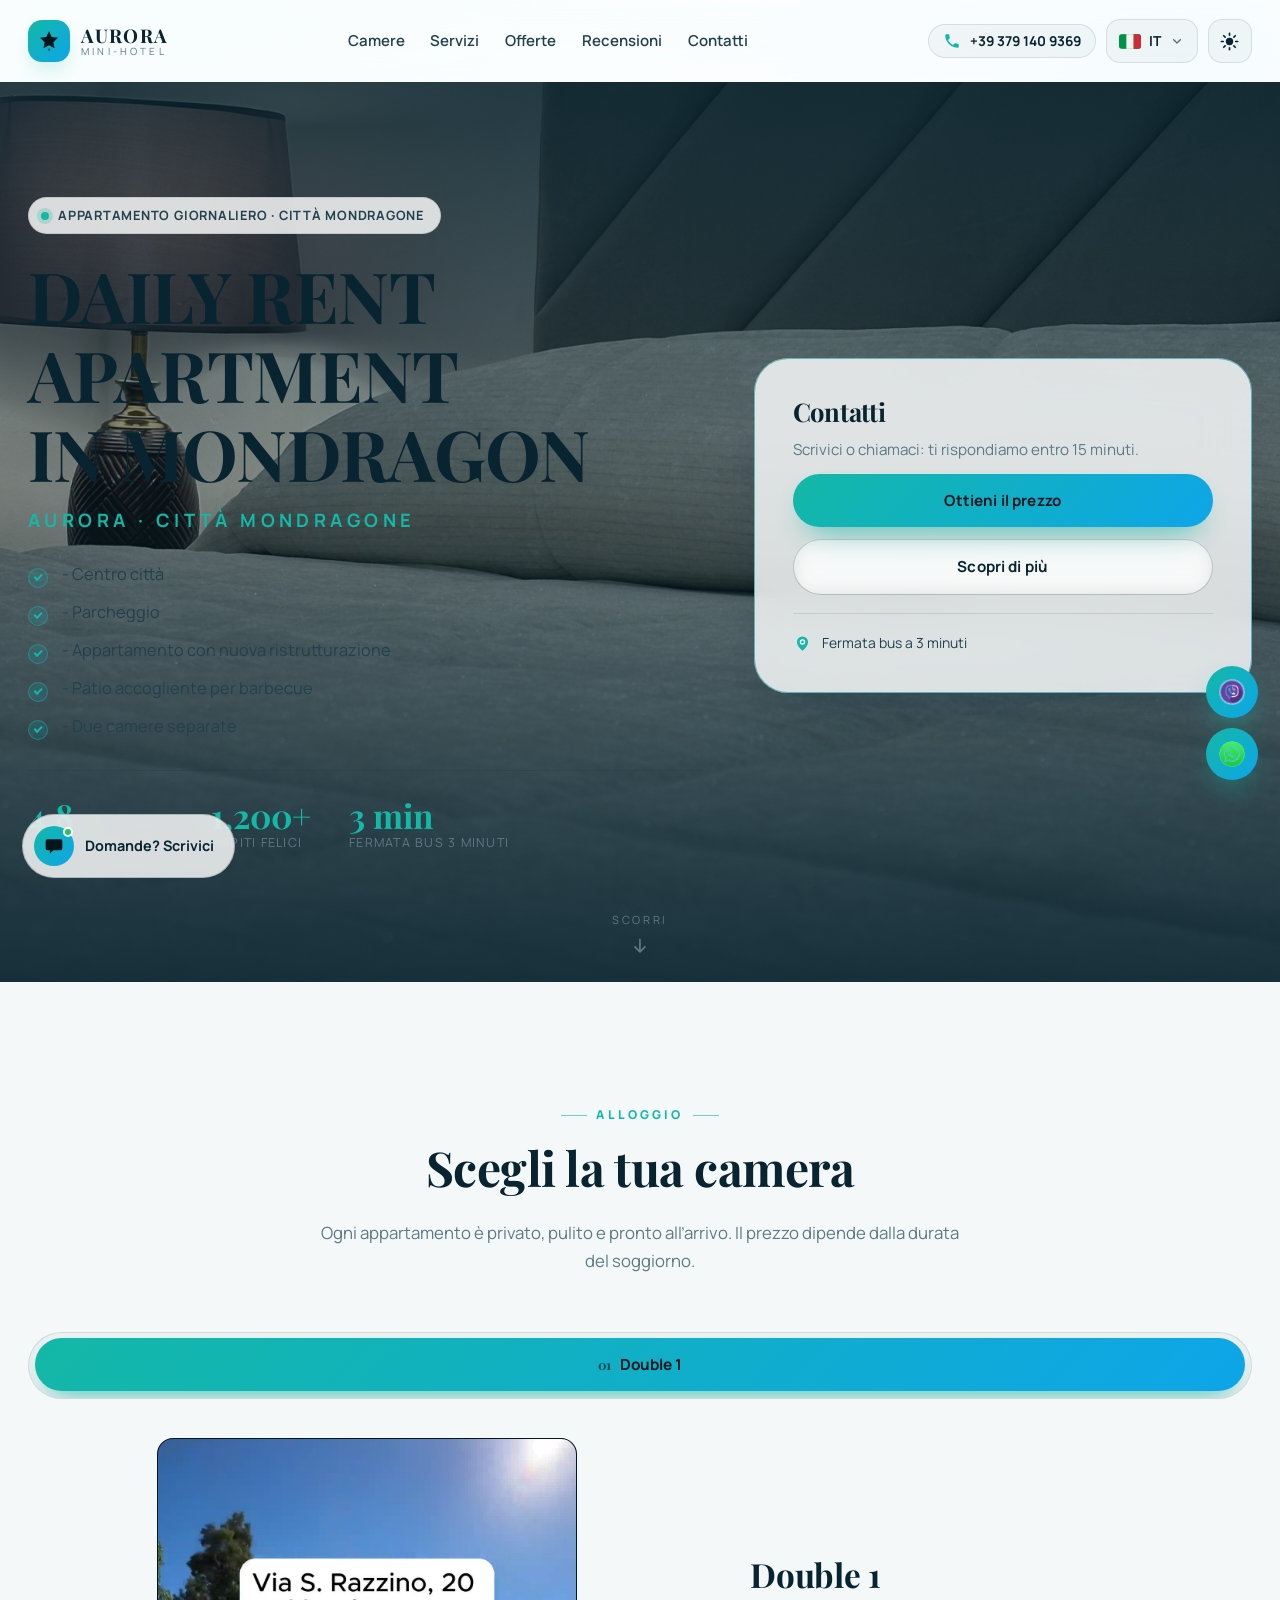
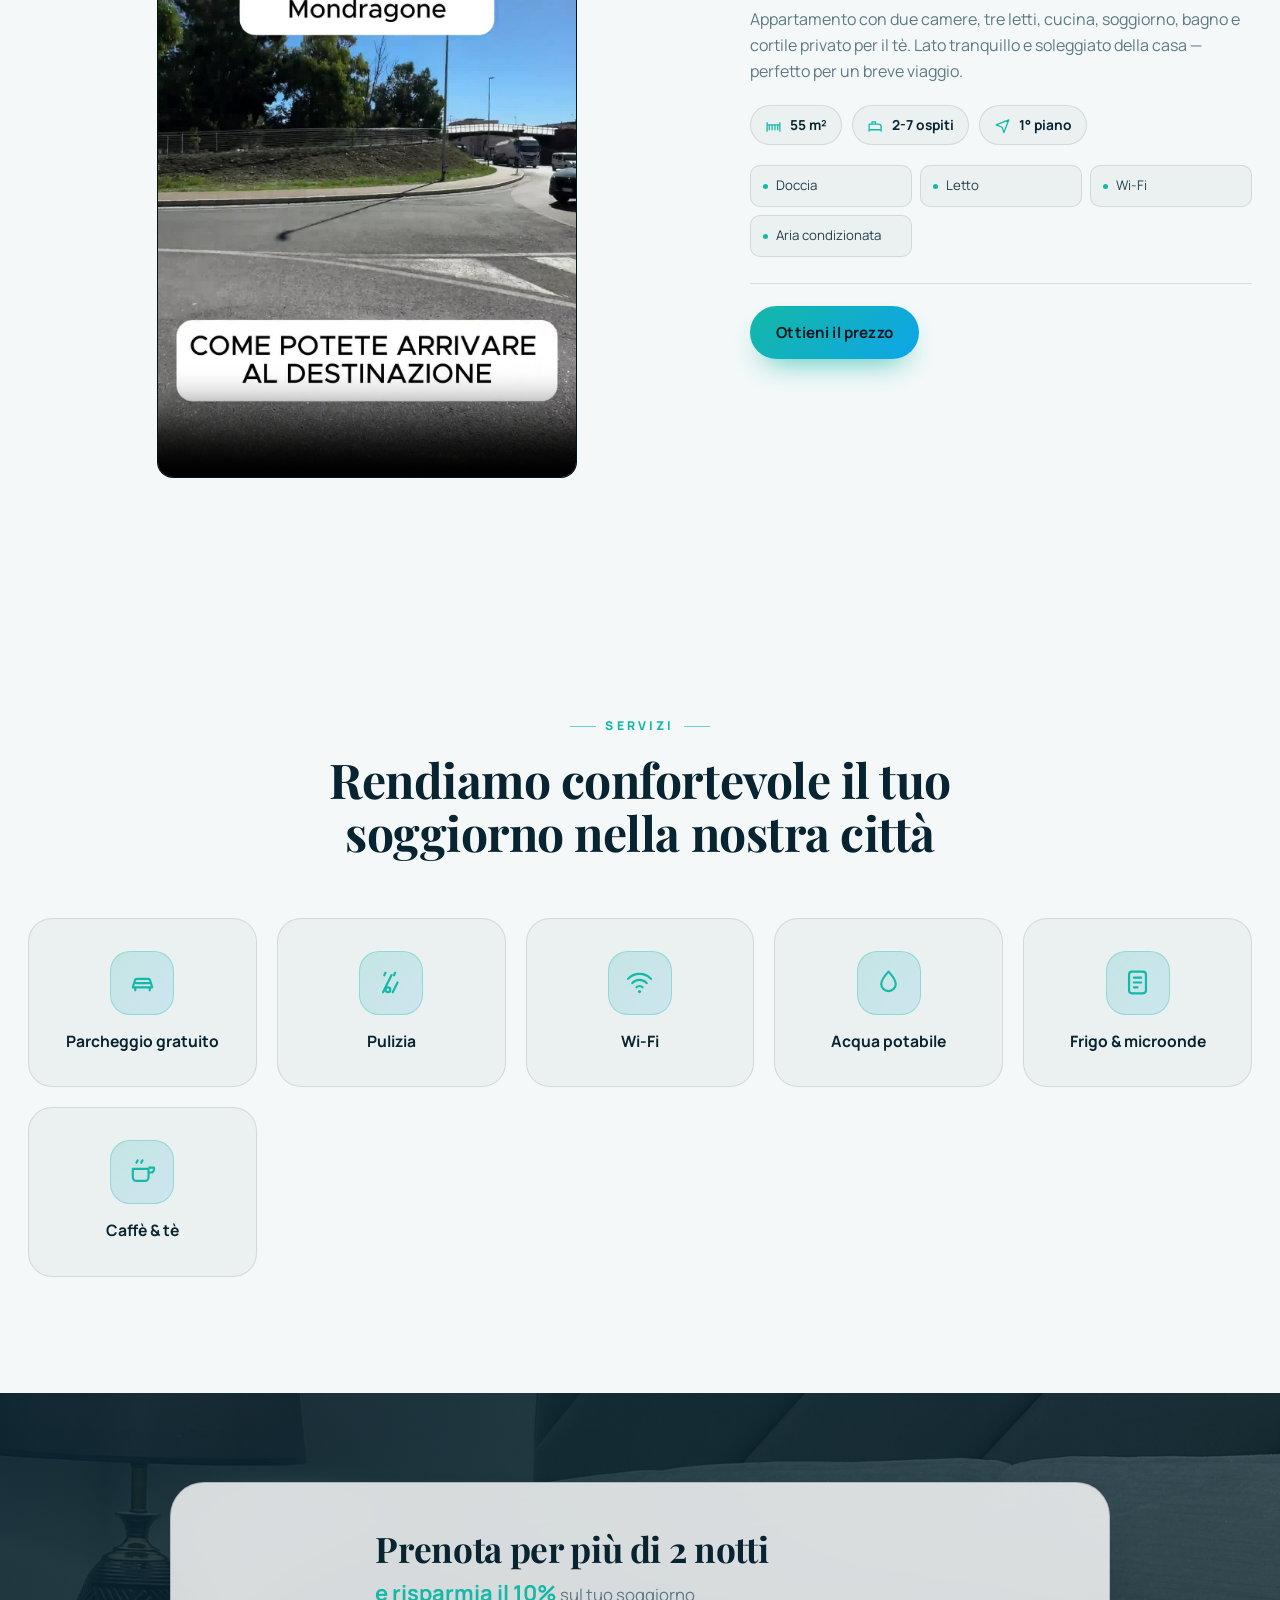
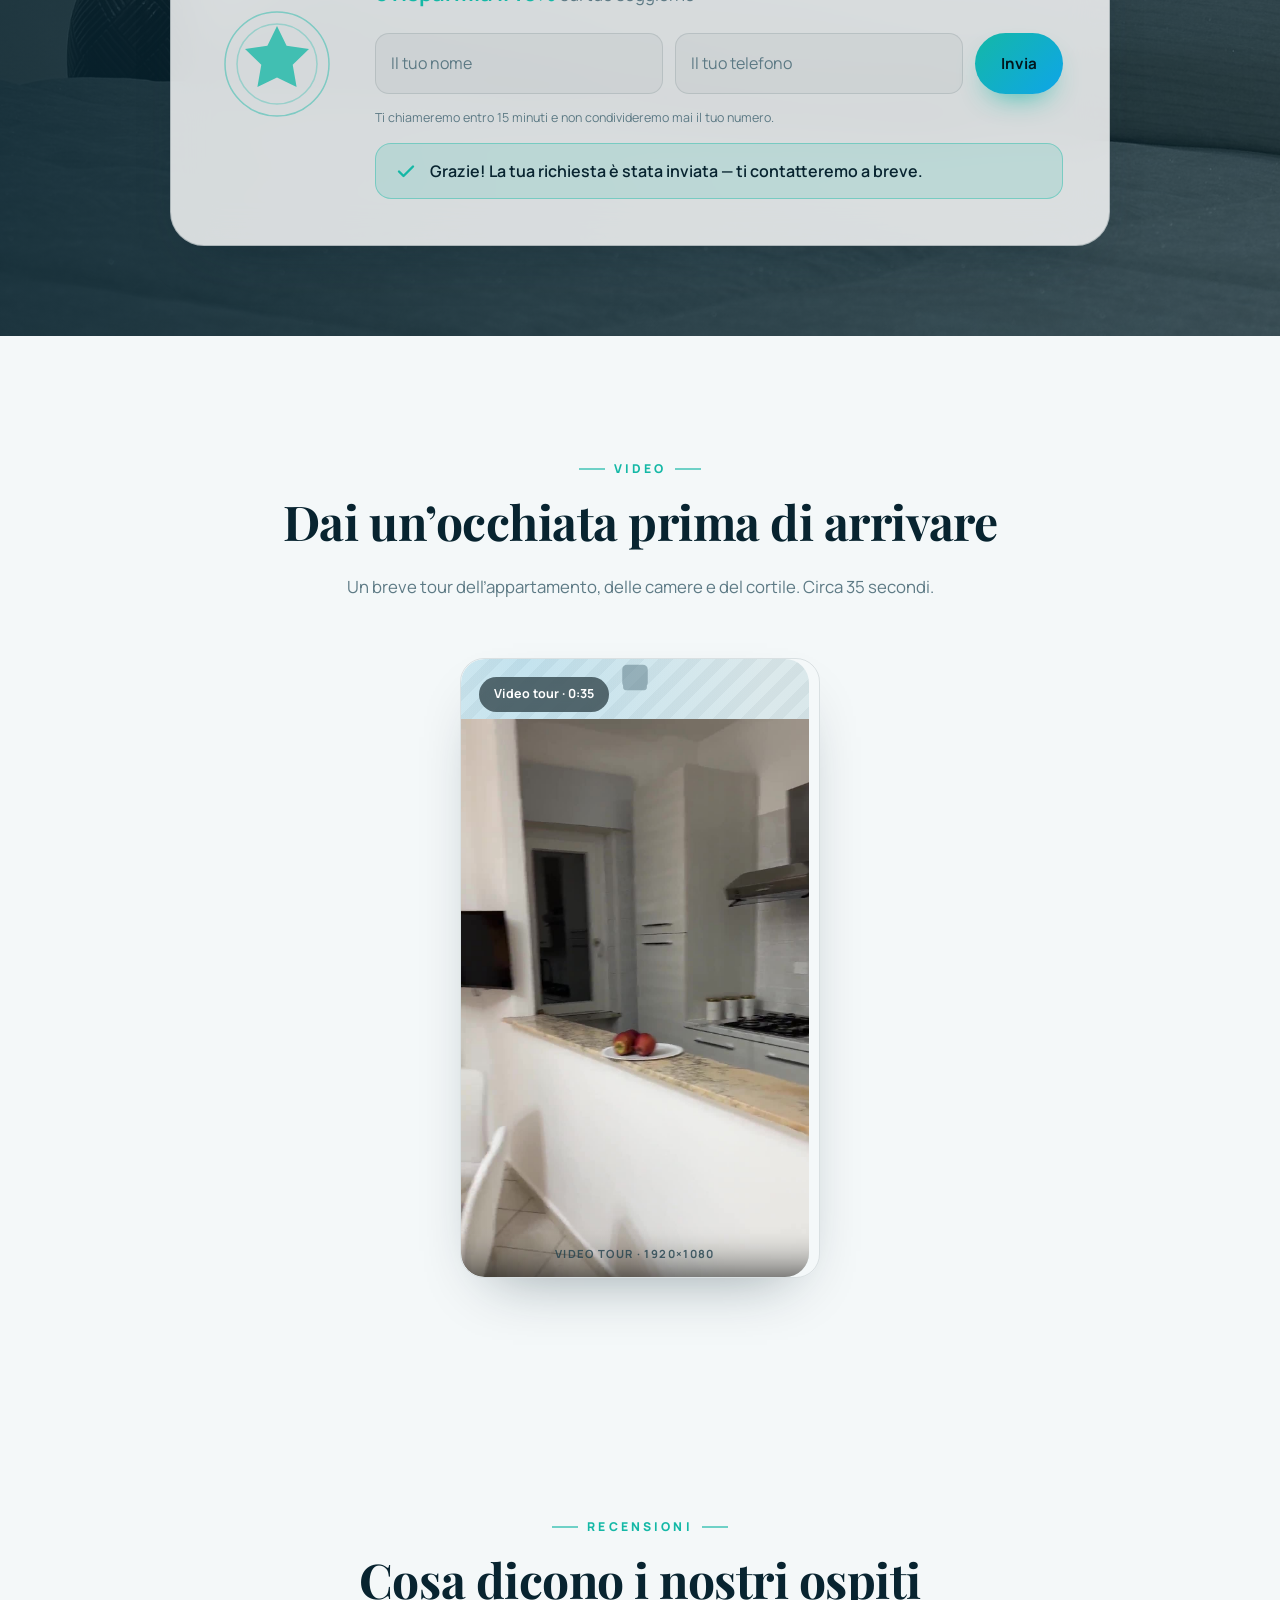
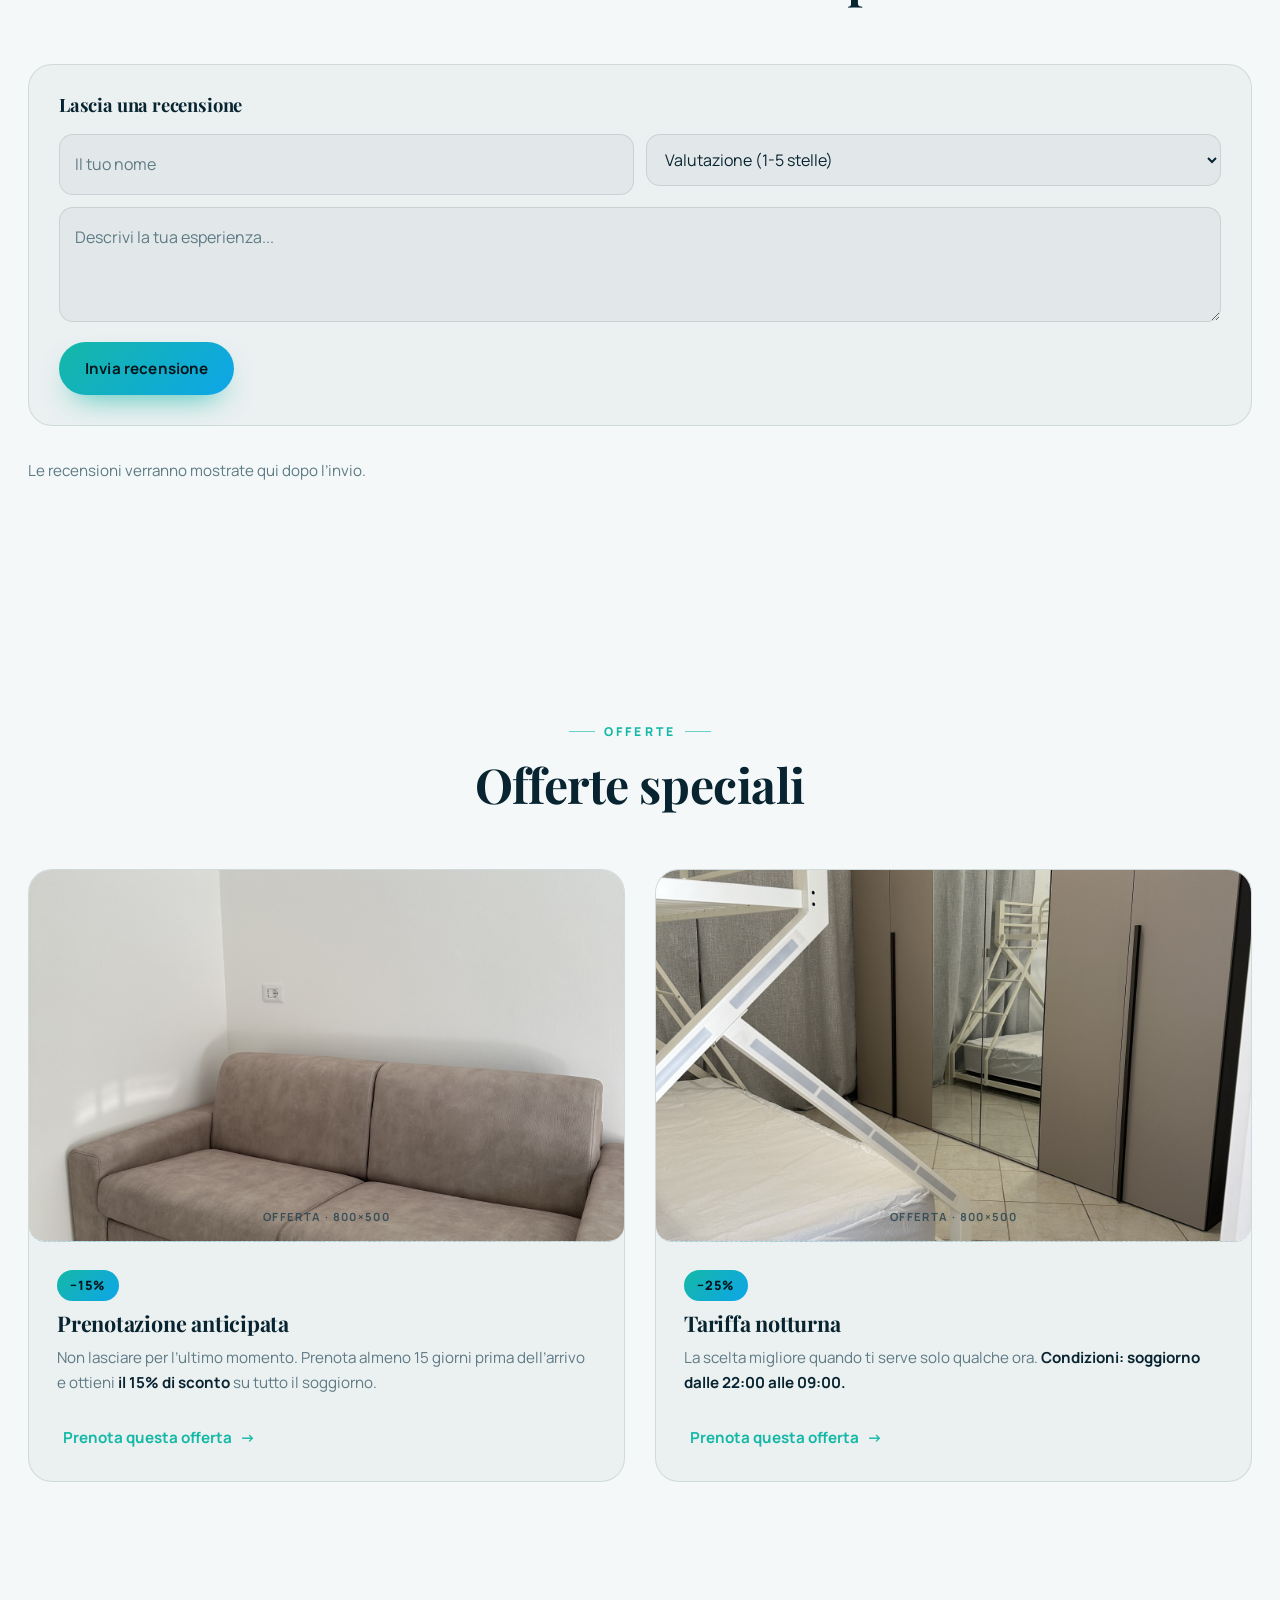
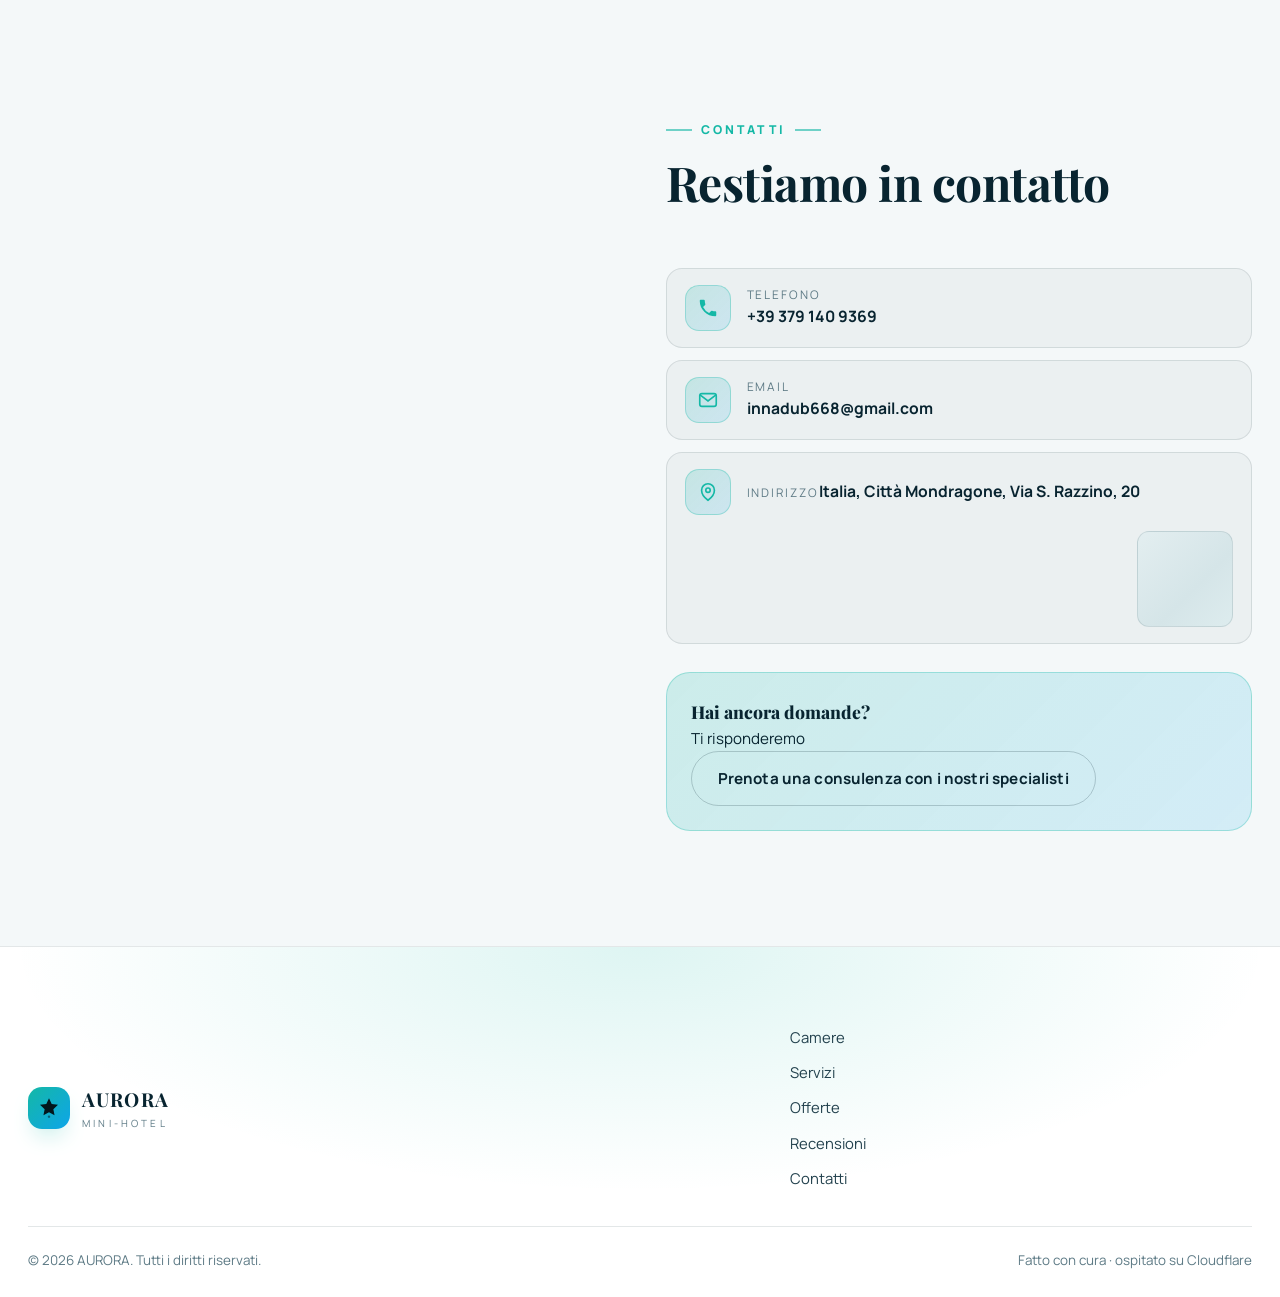
==== commit d17461f5: "Fix language switching + full 7-language i18n rebuild, persistent reviews with edit/delete, working " ====
--- a/index.html
+++ b/index.html
@@ -30,7 +30,7 @@
     var t = localStorage.getItem('aurora:theme');
     if (!t) t = matchMedia('(prefers-color-scheme: light)').matches ? 'light' : 'dark';
     document.documentElement.setAttribute('data-theme', t);
-    var l = localStorage.getItem('aurora:lang');
+    var l = localStorage.getItem('aurora_lang');
     if (!l) l = 'it';
     if (l) document.documentElement.setAttribute('lang', l);
   } catch (e) {}
@@ -40,7 +40,7 @@
 
 <body id="top">
 
-<a class="skiplink" href="#main" data-i18n="a11y.skip">Skip to content</a>
+<a class="skiplink" href="#main" data-i18n="a11y.skip">Salta al contenuto</a>
 
 <!-- ============================== HEADER ============================== -->
 <header class="hdr" id="hdr">
@@ -57,11 +57,11 @@
     </a>
 
     <nav class="nav" id="nav" aria-label="Main">
-      <a href="#rooms" data-i18n="nav.rooms">Rooms</a>
-      <a href="#amenities" data-i18n="nav.amenities">Amenities</a>
-      <a href="#offers" data-i18n="nav.offers">Offers</a>
-      <a href="#reviews" data-i18n="nav.reviews">Reviews</a>
-      <a href="#contacts" data-i18n="nav.contacts">Contacts</a>
+      <a href="#rooms" data-i18n="nav.rooms">Camere</a>
+      <a href="#amenities" data-i18n="nav.amenities">Servizi</a>
+      <a href="#offers" data-i18n="nav.offers">Offerte</a>
+      <a href="#reviews" data-i18n="nav.reviews">Recensioni</a>
+      <a href="#contacts" data-i18n="nav.contacts">Contatti</a>
     </nav>
 
     <div class="hdr__right">
@@ -74,7 +74,7 @@
       <div class="lang" id="lang">
         <button class="lang__btn" type="button" aria-haspopup="listbox" aria-expanded="false">
           <span class="flag" data-flag></span>
-          <span class="lang__cur" data-i18n="lang.code">EN</span>
+          <span class="lang__cur" data-i18n="lang.code">IT</span>
           <svg class="lang__chev" viewBox="0 0 24 24" aria-hidden="true"><path d="M7 10l5 5 5-5" stroke="currentColor" stroke-width="2" fill="none" stroke-linecap="round" stroke-linejoin="round"/></svg>
         </button>
         <ul class="lang__menu" role="listbox" tabindex="-1">
@@ -112,38 +112,37 @@
 
     <div class="container hero__in">
       <div class="hero__left">
-        <span class="pills"><i></i><span data-i18n="hero.badge">Boutique mini-hotel &middot; Zaporizhzhia</span></span>
+        <span class="pills"><i></i><span data-i18n="hero.badge">Appartamento giornaliero &middot; Citt&agrave; Mondragone</span></span>
         <h1 class="hero__title" data-i18n="hero.title">DAILY RENT APARTMENT IN MONDRAGON</h1>
-        <p class="hero__sub hero__subtitle" style="font-family:'Playfair Display',Georgia,serif;font-size:1.1rem;color:var(--teal);letter-spacing:.12em;margin-top:-6px;margin-bottom:20px;">Aurora <span style="color:var(--muted);font-size:.9rem;">City Mondragone</span></p>
-        <p class="hero__sub" data-i18n="hero.kicker"></p>
+        <p class="hero__sub hero__subtitle" data-i18n="hero.kicker">Aurora &middot; Citt&agrave; Mondragone</p>
         <ul class="hero__list">
-          <li data-i18n="hero.i1">- City center</li>
-          <li data-i18n="hero.i2">- Parking</li>
-          <li data-i18n="hero.i3">- Apartment with new renovation</li>
-          <li data-i18n="hero.i4">- Cozy patio for barbecue</li>
-          <li data-i18n="hero.i5">- Two separate bedrooms</li>
+          <li data-i18n="hero.i1">- Centro citt&agrave;</li>
+          <li data-i18n="hero.i2">- Parcheggio</li>
+          <li data-i18n="hero.i3">- Appartamento con nuova ristrutturazione</li>
+          <li data-i18n="hero.i4">- Patio accogliente per barbecue</li>
+          <li data-i18n="hero.i5">- Due camere separate</li>
         </ul>
         <div class="hero__stats">
-          <div><b data-count="4.8" data-dec="1">0</b><span data-i18n="hero.stat1">guest rating</span></div>
-          <div><b data-count="1200" data-suffix="+">0</b><span data-i18n="hero.stat2">happy guests</span></div>
-          <div><b>Bus stop 3 min</b><span data-i18n="hero.stat3">Bus stop 3 minutes</span></div>
+          <div><b data-count="4.8" data-dec="1">0</b><span data-i18n="hero.stat1">valutazione ospiti</span></div>
+          <div><b data-count="1200" data-suffix="+">0</b><span data-i18n="hero.stat2">ospiti felici</span></div>
+          <div><b data-i18n="hero.stat3val">3 min</b><span data-i18n="hero.stat3">Fermata bus 3 minuti</span></div>
         </div>
       </div>
 
       <aside class="hero__card">
         <div class="hero__cardglow" aria-hidden="true"></div>
-        <h2 data-i18n="hero.cardTitle"></h2>
-        <p data-i18n="hero.cardText"></p>
-        <button class="btn btn--primary" type="button" data-open-modal="hero" data-i18n="hero.btnBook"></button>
-        <button class="btn btn--ghost" type="button" data-open-modal="learn" data-i18n="hero.btnLearn">Learn more</button>
+        <h2 data-i18n="hero.cardTitle">Contatti</h2>
+        <p data-i18n="hero.cardText">Scrivici o chiamaci: ti rispondiamo entro 15 minuti.</p>
+        <button class="btn btn--primary" type="button" data-open-modal="hero" data-i18n="hero.btnBook">Ottieni il prezzo</button>
+        <button class="btn btn--ghost" type="button" data-open-modal="learn" data-i18n="hero.btnLearn">Scopri di pi&ugrave;</button>
         <ul class="hero__cardmeta">
-          <li><svg viewBox="0 0 24 24" aria-hidden="true"><path d="M12 21s7-5.1 7-11a7 7 0 10-14 0c0 5.9 7 11 7 11z" fill="currentColor"/><circle cx="12" cy="10" r="2.6" fill="none" stroke="var(--bg-2)" stroke-width="1.8"/></svg><span data-i18n="hero.meta1">Bus stop 3 minutes</span></li>
+          <li><svg viewBox="0 0 24 24" aria-hidden="true"><path d="M12 21s7-5.1 7-11a7 7 0 10-14 0c0 5.9 7 11 7 11z" fill="currentColor"/><circle cx="12" cy="10" r="2.6" fill="none" stroke="var(--bg-2)" stroke-width="1.8"/></svg><span data-i18n="hero.meta1">Fermata bus a 3 minuti</span></li>
         </ul>
       </aside>
     </div>
 
     <a class="hero__scroll" href="#rooms">
-      <span data-i18n="hero.scroll">Scroll</span>
+      <span data-i18n="hero.scroll">Scorri</span>
       <svg viewBox="0 0 24 24" aria-hidden="true"><path d="M12 4v15m0 0l-6-6m6 6l6-6" stroke="currentColor" stroke-width="2" fill="none" stroke-linecap="round" stroke-linejoin="round"/></svg>
     </a>
   </section>
@@ -152,9 +151,9 @@
   <section class="section rooms" id="rooms">
     <div class="container">
       <header class="sec-head">
-        <span class="sec-head__label" data-i18n="rooms.label">Accommodation</span>
-        <h2 class="sec-title" data-i18n="rooms.title">Choose your room</h2>
-        <p class="sec-lead" data-i18n="rooms.lead">Every room is private, freshly cleaned and ready on arrival. The price depends on the category and the length of the stay.</p>
+        <span class="sec-head__label" data-i18n="rooms.label">Alloggio</span>
+        <h2 class="sec-title" data-i18n="rooms.title">Scegli la tua camera</h2>
+        <p class="sec-lead" data-i18n="rooms.lead">Ogni appartamento &egrave; privato, pulito e pronto all&rsquo;arrivo. Il prezzo dipende dalla durata del soggiorno.</p>
       </header>
 
             <div class="tabs" data-tabs>
@@ -166,20 +165,20 @@
         <div class="tabs__panel is-active" role="tabpanel" data-panel="0">
           <div class="room">
             <div class="room__media">
-              <div class="video-wrapper" style="position:relative;border-radius:var(--r);overflow:hidden;">
-                <video src="assets/video/1231.mp4" class="media ratio-4x3" poster="assets/img/rooms/double-1/1.jpg" preload="metadata" controls style="width:100%;height:100%;object-fit:cover;border:0;display:block;" onclick="this.paused ? this.play() : this.pause();"></video>
+              <div class="video-wrapper">
+                <video src="assets/video/1231.mp4" poster="assets/img/rooms/double-1/video-poster.jpg" preload="metadata" controls playsinline onclick="this.paused ? this.play() : this.pause();"></video>
               </div>
             </div>
             <div class="room__info">
               <h3 data-i18n="rooms.n1">Double 1</h3>
-              <p data-i18n="rooms.d1">Appartamento con due camere, tre letti, cucina, soggiorno, bagno e cortile privato per il te. Lato tranquillo e soleggiato della casa - perfetto per un breve viaggio.</p>
+              <p data-i18n="rooms.d1">Appartamento con due camere, tre letti, cucina, soggiorno, bagno e cortile privato per il t&egrave;. Lato tranquillo e soleggiato della casa &mdash; perfetto per un breve viaggio.</p>
               <div class="room__meta">
                 <span><svg viewBox="0 0 24 24" aria-hidden="true"><path d="M3 18v-7h18v7M3 11V8m18 3V8M3 18v2m18-2v2M6 11v7m4-7v7m4-7v7m4-7v7" stroke="currentColor" stroke-width="1.8" fill="none" stroke-linecap="round"/></svg><b data-i18n="rooms.area">55 m&sup2;</b></span>
                 <span><svg viewBox="0 0 24 24" aria-hidden="true"><path d="M3 18v-8h13a4 4 0 014 4v4H3zM3 18v2m17-2v2M7 10V7h5v3" stroke="currentColor" stroke-width="1.8" fill="none" stroke-linecap="round" stroke-linejoin="round"/></svg><b data-i18n="rooms.guests">2-7 ospiti</b></span>
-                <span><svg viewBox="0 0 24 24" aria-hidden="true"><path d="M3 11l18-7-7 18-2.5-7.5L3 11z" stroke="currentColor" stroke-width="1.8" fill="none" stroke-linejoin="round"/></svg><b data-i18n="rooms.floor">1o piano</b></span>
+                <span><svg viewBox="0 0 24 24" aria-hidden="true"><path d="M3 11l18-7-7 18-2.5-7.5L3 11z" stroke="currentColor" stroke-width="1.8" fill="none" stroke-linejoin="round"/></svg><b data-i18n="rooms.floor">1&deg; piano</b></span>
               </div>
               <ul class="chips">
-                <li data-i18n="am.shower">Shower</li><li data-i18n="am.bed">Bed</li><li data-i18n="am.wifi">Wi-Fi</li><li data-i18n="am.ac">Air conditioning</li>
+                <li data-i18n="am.shower">Doccia</li><li data-i18n="am.bed">Letto</li><li data-i18n="am.wifi">Wi-Fi</li><li data-i18n="am.ac">Aria condizionata</li>
               </ul>
               <div class="room__foot">
                 <button class="btn btn--primary" type="button" data-open-modal="room" data-i18n="rooms.cta">Ottieni il prezzo</button>
@@ -195,19 +194,17 @@
   <section class="section amenities" id="amenities">
     <div class="container">
       <header class="sec-head">
-        <span class="sec-head__label" data-i18n="am.label">Amenities</span>
-        <h2 class="sec-title" data-i18n="am.title">We&rsquo;ll make your stay comfortable in our city</h2>
+        <span class="sec-head__label" data-i18n="am.label">Servizi</span>
+        <h2 class="sec-title" data-i18n="am.title">Rendiamo confortevole il tuo soggiorno nella nostra citt&agrave;</h2>
       </header>
 
       <ul class="am-grid">
-        <li class="am" data-reveal><span class="am__ico"><svg viewBox="0 0 24 24" aria-hidden="true"><path d="M12 3a9 9 0 100 18 9 9 0 000-18zm0 5v4l3 2" stroke="currentColor" stroke-width="1.8" fill="none" stroke-linecap="round" stroke-linejoin="round"/></svg></span><b data-i18n="am.a1">24/7 reception</b></li>
-        <li class="am" data-reveal><span class="am__ico"><svg viewBox="0 0 24 24" aria-hidden="true"><path d="M4 16l1.6-5.4A2 2 0 017.5 9h9a2 2 0 011.9 1.6L20 16M4 16h16M6 16v2.5M18 16v2.5M6.5 12.5h11" stroke="currentColor" stroke-width="1.8" fill="none" stroke-linecap="round" stroke-linejoin="round"/></svg></span><b data-i18n="am.a2">Free parking</b></li>
-        <li class="am" data-reveal><span class="am__ico"><svg viewBox="0 0 24 24" aria-hidden="true"><path d="M5 20l7-14M13 20l4-8M6 6l1-2M14 6l1-2" stroke="currentColor" stroke-width="1.8" fill="none" stroke-linecap="round"/><circle cx="9" cy="18" r="2" stroke="currentColor" stroke-width="1.8" fill="none"/></svg></span><b data-i18n="am.a3">Cleanliness</b></li>
+        <li class="am" data-reveal><span class="am__ico"><svg viewBox="0 0 24 24" aria-hidden="true"><path d="M4 16l1.6-5.4A2 2 0 017.5 9h9a2 2 0 011.9 1.6L20 16M4 16h16M6 16v2.5M18 16v2.5M6.5 12.5h11" stroke="currentColor" stroke-width="1.8" fill="none" stroke-linecap="round" stroke-linejoin="round"/></svg></span><b data-i18n="am.a2">Parcheggio gratuito</b></li>
+        <li class="am" data-reveal><span class="am__ico"><svg viewBox="0 0 24 24" aria-hidden="true"><path d="M5 20l7-14M13 20l4-8M6 6l1-2M14 6l1-2" stroke="currentColor" stroke-width="1.8" fill="none" stroke-linecap="round"/><circle cx="9" cy="18" r="2" stroke="currentColor" stroke-width="1.8" fill="none"/></svg></span><b data-i18n="am.a3">Pulizia</b></li>
         <li class="am" data-reveal><span class="am__ico"><svg viewBox="0 0 24 24" aria-hidden="true"><path d="M2.5 9a13 13 0 0119 0M6 12.5a8 8 0 0112 0M9.5 16a3.4 3.4 0 015 0" stroke="currentColor" stroke-width="1.8" fill="none" stroke-linecap="round"/><circle cx="12" cy="19.5" r="1.3" fill="currentColor"/></svg></span><b data-i18n="am.a4">Wi-Fi</b></li>
-        <li class="am" data-reveal><span class="am__ico"><svg viewBox="0 0 24 24" aria-hidden="true"><rect x="3" y="6" width="18" height="12" rx="2" stroke="currentColor" stroke-width="1.8" fill="none"/><path d="M9 6v12M15 6v12" stroke="currentColor" stroke-width="1.8"/></svg></span><b data-i18n="am.a5">Cable TV</b></li>
-        <li class="am" data-reveal><span class="am__ico"><svg viewBox="0 0 24 24" aria-hidden="true"><path d="M12 3s6 6.4 6 10.2A6 6 0 016 13.2C6 9.4 12 3 12 3z" stroke="currentColor" stroke-width="1.8" fill="none" stroke-linejoin="round"/></svg></span><b data-i18n="am.a6">Drinking water</b></li>
-        <li class="am" data-reveal><span class="am__ico"><svg viewBox="0 0 24 24" aria-hidden="true"><rect x="5" y="3" width="14" height="18" rx="2.5" stroke="currentColor" stroke-width="1.8" fill="none"/><path d="M9 8h6M9 12h6M9 16h3" stroke="currentColor" stroke-width="1.8" stroke-linecap="round"/></svg></span><b data-i18n="am.a7">Fridge &amp; microwave</b></li>
-        <li class="am" data-reveal><span class="am__ico"><svg viewBox="0 0 24 24" aria-hidden="true"><path d="M4 9h13v7a3 3 0 01-3 3H7a3 3 0 01-3-3V9zm13 3h2a2.5 2.5 0 002.5-2.5V8H17" stroke="currentColor" stroke-width="1.8" fill="none" stroke-linejoin="round"/><path d="M7 4c0-1 1-1.4 1-2M11 4c0-1 1-1.4 1-2" stroke="currentColor" stroke-width="1.8" fill="none" stroke-linecap="round"/></svg></span><b data-i18n="am.a8">Coffee &amp; tea</b></li>
+        <li class="am" data-reveal><span class="am__ico"><svg viewBox="0 0 24 24" aria-hidden="true"><path d="M12 3s6 6.4 6 10.2A6 6 0 016 13.2C6 9.4 12 3 12 3z" stroke="currentColor" stroke-width="1.8" fill="none" stroke-linejoin="round"/></svg></span><b data-i18n="am.a6">Acqua potabile</b></li>
+        <li class="am" data-reveal><span class="am__ico"><svg viewBox="0 0 24 24" aria-hidden="true"><rect x="5" y="3" width="14" height="18" rx="2.5" stroke="currentColor" stroke-width="1.8" fill="none"/><path d="M9 8h6M9 12h6M9 16h3" stroke="currentColor" stroke-width="1.8" stroke-linecap="round"/></svg></span><b data-i18n="am.a7">Frigo &amp; microonde</b></li>
+        <li class="am" data-reveal><span class="am__ico"><svg viewBox="0 0 24 24" aria-hidden="true"><path d="M4 9h13v7a3 3 0 01-3 3H7a3 3 0 01-3-3V9zm13 3h2a2.5 2.5 0 002.5-2.5V8H17" stroke="currentColor" stroke-width="1.8" fill="none" stroke-linejoin="round"/><path d="M7 4c0-1 1-1.4 1-2M11 4c0-1 1-1.4 1-2" stroke="currentColor" stroke-width="1.8" fill="none" stroke-linecap="round"/></svg></span><b data-i18n="am.a8">Caff&egrave; &amp; t&egrave;</b></li>
       </ul>
     </div>
   </section>
@@ -224,23 +221,23 @@
           <svg viewBox="0 0 120 120"><circle cx="60" cy="60" r="52" stroke="currentColor" stroke-width="1.5" fill="none" opacity=".5"/><circle cx="60" cy="60" r="40" stroke="currentColor" stroke-width="1.5" fill="none" opacity=".35"/><path d="M60 22l9.6 19.8L92 45l-16.3 15.8 3.9 22.3L60 73.4 40.4 83.1l3.9-22.3L28 45l22.4-3.2L60 22z" fill="currentColor" opacity=".85"/></svg>
         </div>
         <div class="promo__body">
-          <h2 data-i18n="promo.title">Book for more than 2 nights</h2>
-          <p class="promo__sub"><b data-i18n="promo.sub">and save 10%</b> <span data-i18n="promo.sub2">of your stay</span></p>
+          <h2 data-i18n="promo.title">Prenota per pi&ugrave; di 2 notti</h2>
+          <p class="promo__sub"><b data-i18n="promo.sub">e risparmia il 10%</b> <span data-i18n="promo.sub2">sul tuo soggiorno</span></p>
           <form class="lead-form" data-lead-form="Promo - 2+ nights" novalidate>
             <div class="field">
               <input type="text" id="pf-name" name="name" autocomplete="name" placeholder=" " required>
-              <label for="pf-name" data-i18n="form.name">Your name</label>
+              <label for="pf-name" data-i18n="form.name">Il tuo nome</label>
             </div>
             <div class="field">
               <input type="tel" id="pf-phone" name="phone" autocomplete="tel" placeholder=" " required>
-              <label for="pf-phone" data-i18n="form.phone">Your phone</label>
+              <label for="pf-phone" data-i18n="form.phone">Il tuo telefono</label>
             </div>
-            <button class="btn btn--primary" type="submit" data-i18n="form.submit">Send</button>
-            <p class="lead-form__note" data-i18n="form.note">We&rsquo;ll call you back within 15 minutes and never share your number.</p>
+            <button class="btn btn--primary" type="submit" data-i18n="form.submit">Invia</button>
+            <p class="lead-form__note" data-i18n="form.note">Ti chiameremo entro 15 minuti e non condivideremo mai il tuo numero.</p>
           </form>
           <p class="lead-form__ok" hidden data-lead-ok>
             <svg viewBox="0 0 24 24" aria-hidden="true"><path d="M5 12.5l4.5 4.5L19 7.5" stroke="currentColor" stroke-width="2.4" fill="none" stroke-linecap="round" stroke-linejoin="round"/></svg>
-            <span data-i18n="form.ok">Thanks! Your request has been sent &mdash; we&rsquo;ll be in touch shortly.</span>
+            <span data-i18n="form.ok">Grazie! La tua richiesta &egrave; stata inviata &mdash; ti contatteremo a breve.</span>
           </p>
         </div>
       </div>
@@ -252,13 +249,13 @@
     <div class="container">
       <header class="sec-head">
         <span class="sec-head__label" data-i18n="tour.label">Video</span>
-        <h2 class="sec-title" data-i18n="tour.title">Take a look around before you arrive</h2>
-        <p class="sec-lead" data-i18n="tour.lead">A short walkthrough of the rooms, the lobby and the steam room. Shot in 4K, about 90 seconds long.</p>
+        <h2 class="sec-title" data-i18n="tour.title">Dai un&rsquo;occhiata prima di arrivare</h2>
+        <p class="sec-lead" data-i18n="tour.lead">Un breve tour dell&rsquo;appartamento, delle camere e del cortile. Circa 35 secondi.</p>
       </header>
 
-      <div class="video" data-reveal>
-        <figure class="media" data-ph="ph.video:Video placeholder" style="aspect-ratio:9/16;">
-          <video src="assets/video/1019.mp4" poster="assets/img/tour/poster.jpg" preload="metadata" controls style="width:100%;height:100%;object-fit:cover;border:0;display:block;" onclick="this.paused ? this.play() : this.pause();"></video>
+      <div class="video video--v" data-reveal>
+        <figure class="media ratio-9x16" data-ph="ph.video:Video placeholder">
+          <video src="assets/video/1019.mp4" poster="assets/img/tour/poster.jpg" preload="metadata" controls playsinline onclick="this.paused ? this.play() : this.pause();"></video>
         </figure>
         <span class="video__chip" data-i18n="tour.chip">Video tour &middot; 0:35</span>
       </div>
@@ -269,29 +266,37 @@
   <section class="section reviews" id="reviews">
     <div class="container">
       <header class="sec-head">
-        <span class="sec-head__label" data-i18n="rv.label">Reviews</span>
-        <h2 class="sec-title" data-i18n="rv.title">What our guests say</h2>
+        <span class="sec-head__label" data-i18n="rv.label">Recensioni</span>
+        <h2 class="sec-title" data-i18n="rv.title">Cosa dicono i nostri ospiti</h2>
       </header>
 
-      <div class="reviews__form-area" style="margin-bottom:32px;padding:28px;border-radius:var(--r-lg);background:var(--surface);border:1px solid var(--line);">
-        <h3 style="font-size:1.1rem;margin-bottom:16px;font-family:var(--display);">Lascia una recensione</h3>
-        <form id="reviewForm" onsubmit="submitReview(event)" style="display:flex;flex-direction:column;gap:12px;">
-          <input type="text" id="revName" placeholder="Il tuo nome" required style="padding:12px;border-radius:10px;background:var(--bg-2);border:1px solid var(--line);color:var(--text);font:inherit;">
-          <select id="revRating" required style="padding:12px;border-radius:10px;background:var(--bg-2);border:1px solid var(--line);color:var(--text);font:inherit;">
-            <option value="">Valutazione (1-5 stelle)</option>
-            <option value="5">★★★★★</option>
-            <option value="4">★★★★</option>
-            <option value="3">★★★</option>
-            <option value="2">★★</option>
-            <option value="1">★</option>
-          </select>
-          <textarea id="revDesc" placeholder="Descrivi la tua esperienza..." required rows="3" style="padding:12px;border-radius:10px;background:var(--bg-2);border:1px solid var(--line);color:var(--text);font:inherit;resize:vertical;"></textarea>
-          <button type="submit" class="btn btn--primary" style="align-self:flex-start;">Invia recensione</button>
+      <div class="rev-form">
+        <h3 class="rev-form__title" data-i18n="rv.formTitle">Leave a review</h3>
+        <form id="reviewForm" onsubmit="submitReview(event)" class="rev-form__grid">
+          <div class="field">
+            <input type="text" id="revName" name="name" autocomplete="name" placeholder=" " required>
+            <label for="revName" data-i18n="rv.formName">Your name</label>
+          </div>
+          <div class="field">
+            <select id="revRating" name="rating" required>
+              <option value="" data-i18n="rv.formRating">Rating (1-5 stars)</option>
+              <option value="5">★★★★★</option>
+              <option value="4">★★★★</option>
+              <option value="3">★★★</option>
+              <option value="2">★★</option>
+              <option value="1">★</option>
+            </select>
+          </div>
+          <div class="field field--full">
+            <textarea id="revDesc" name="description" placeholder=" " required rows="3"></textarea>
+            <label for="revDesc" data-i18n="rv.formDesc">Describe your experience...</label>
+          </div>
+          <button type="submit" class="btn btn--primary rev-form__submit" data-i18n="rv.formSubmit">Send review</button>
         </form>
       </div>
 
-      <div id="reviewsList" style="display:flex;flex-direction:column;gap:16px;">
-        <p style="color:var(--muted);font-size:.95rem;">Le recensioni verranno mostrate qui dopo l'invio.</p>
+      <div id="reviewsList" class="rev-list">
+        <p class="rev-list__empty" data-i18n="rv.empty">Reviews will show up here once submitted.</p>
       </div>
     </div>
   </section>
@@ -300,28 +305,29 @@
   <section class="section offers" id="offers">
     <div class="container">
       <header class="sec-head">
-        <span class="sec-head__label" data-i18n="of.label">Offers</span>
-        <h2 class="sec-title" data-i18n="of.title">Special offers</h2>
+        <span class="sec-head__label" data-i18n="of.label">Offerte</span>
+        <h2 class="sec-title" data-i18n="of.title">Offerte speciali</h2>
       </header>
 
       <div class="offers__grid">
 
-          <figure class="media ratio-16x10" data-ph="ph.offer2:Offer image"><img src="assets/img/offers/early-booking.jpg" alt="Early booking offer" loading="lazy"></figure>
+        <article class="offer" data-reveal>
+          <figure class="media ratio-16x10" data-ph="ph.offer2:Offer image"><img src="assets/img/offers/clock_image.png" alt="Early booking offer" loading="lazy"></figure>
           <div class="offer__body">
             <span class="offer__tag" data-i18n="of.t2">&minus;15%</span>
-            <h3 data-i18n="of.n2">Early booking</h3>
-            <p data-i18n-html="of.d2">Don&rsquo;t leave it for the last moment. Book at least 15 days before arrival and get <b>15% off</b> the whole stay.</p>
-            <button class="link" type="button" data-open-modal="offer" data-i18n="of.cta">Book this offer</button>
+            <h3 data-i18n="of.n2">Prenotazione anticipata</h3>
+            <p data-i18n-html="of.d2">Non lasciare per l&rsquo;ultimo momento. Prenota almeno 15 giorni prima dell&rsquo;arrivo e ottieni <b>il 15% di sconto</b> su tutto il soggiorno.</p>
+            <button class="link" type="button" data-open-modal="offer" data-i18n="of.cta">Prenota questa offerta</button>
           </div>
         </article>
 
         <article class="offer" data-reveal>
-          <figure class="media ratio-16x10" data-ph="ph.offer3:Offer image"><img src="assets/img/offers/night-rate.jpg" alt="Night rate offer" loading="lazy"></figure>
+          <figure class="media ratio-16x10" data-ph="ph.offer3:Offer image"><img src="assets/img/offers/sleeping.girl.png" alt="Night rate offer" loading="lazy"></figure>
           <div class="offer__body">
             <span class="offer__tag" data-i18n="of.t3">&minus;25%</span>
-            <h3 data-i18n="of.n3">Night rate</h3>
-            <p data-i18n-html="of.d3">The best choice when you only need a few hours. <b>Conditions: stay from 22:00 to 09:00.</b></p>
-            <button class="link" type="button" data-open-modal="offer" data-i18n="of.cta">Book this offer</button>
+            <h3 data-i18n="of.n3">Tariffa notturna</h3>
+            <p data-i18n-html="of.d3">La scelta migliore quando ti serve solo qualche ora. <b>Condizioni: soggiorno dalle 22:00 alle 09:00.</b></p>
+            <button class="link" type="button" data-open-modal="offer" data-i18n="of.cta">Prenota questa offerta</button>
           </div>
         </article>
       </div>
@@ -333,41 +339,41 @@
     <div class="container">
       <div class="contacts__in">
         <div class="map" data-reveal>
-          <figure class="media ratio-4x3 map__ph" data-ph="ph.map:Google Maps embed">
-            <img src="assets/img/contacts/map.jpg" alt="Map of the hotel location" loading="lazy">
-          </figure>
+          <iframe class="map__frame" title="Google Maps - Aurora, Citta Mondragone" src="https://maps.google.com/maps?q=Via%20S.%20Razzino%2020%2C%20Citt%C3%A0%20Mondragone%2C%20Italia&t=&z=16&ie=UTF8&iwloc=&output=embed" loading="lazy" referrerpolicy="no-referrer-when-downgrade" allowfullscreen></iframe>
           <a class="map__open" href="https://www.google.com/maps/search/?api=1&amp;query=Italia+Citta+Mondragone+Via+S.+Razzino%2C+20" target="_blank" rel="noopener">
             <svg viewBox="0 0 24 24" aria-hidden="true"><path d="M12 21s7-5.1 7-11a7 7 0 10-14 0c0 5.9 7 11 7 11z" fill="none" stroke="currentColor" stroke-width="1.9"/><circle cx="12" cy="10" r="2.6" fill="none" stroke="currentColor" stroke-width="1.9"/></svg>
-            <span data-i18n="ct.mapOpen">Open in Google Maps</span>
+            <span data-i18n="ct.mapOpen">Apri in Google Maps</span>
           </a>
         </div>
 
         <div class="contacts__info">
           <header class="sec-head sec-head--left">
-            <span class="sec-head__label" data-i18n="ct.label">Contacts</span>
-            <h2 class="sec-title" data-i18n="ct.title">Get in touch</h2>
+            <span class="sec-head__label" data-i18n="ct.label">Contatti</span>
+            <h2 class="sec-title" data-i18n="ct.title">Restiamo in contatto</h2>
           </header>
 
           <div class="ct-list">
             <a class="ct" href="tel:+393791409369" onclick="navigator.clipboard.writeText('+39 379 140 9369'); return false;">
               <span class="ct__ico"><svg viewBox="0 0 24 24" aria-hidden="true"><path d="M6.6 10.8a15 15 0 006.6 6.6l2.2-2.2a1 1 0 011-.25 11.4 11.4 0 003.6.58 1 1 0 011 1V20a1 1 0 01-1 1A17 17 0 013 4a1 1 0 011-1h3.5a1 1 0 011 1c0 1.25.2 2.46.57 3.6a1 1 0 01-.25 1l-2.2 2.2z" fill="currentColor"/></svg></span>
-              <span><i data-i18n="ct.phoneLbl">Phone</i><b>+39 379 140 9369</b></span>
+              <span><i data-i18n="ct.phoneLbl">Telefono</i><b>+39 379 140 9369</b></span>
             </a>
             <a class="ct" href="mailto:innadub668@gmail.com">
               <span class="ct__ico"><svg viewBox="0 0 24 24" aria-hidden="true"><rect x="3" y="5" width="18" height="14" rx="2.4" fill="none" stroke="currentColor" stroke-width="1.8"/><path d="M4 7l8 6 8-6" fill="none" stroke="currentColor" stroke-width="1.8" stroke-linecap="round"/></svg></span>
               <span><i data-i18n="ct.emailLbl">Email</i><b>innadub668@gmail.com</b></span>
             </a>
-            <div class="ct">
+            <div class="ct ct--addr">
               <span class="ct__ico"><svg viewBox="0 0 24 24" aria-hidden="true"><path d="M12 21s7-5.1 7-11a7 7 0 10-14 0c0 5.9 7 11 7 11z" fill="none" stroke="currentColor" stroke-width="1.8"/><circle cx="12" cy="10" r="2.4" fill="none" stroke="currentColor" stroke-width="1.8"/></svg></span>
-              <span><i data-i18n="ct.addrLbl">Address</i><b data-i18n="ct.addr">Italia Citta Mondragone Via S. Razzino, 20</b></span>
-            <div style="margin-top:10px;"><a href="https://www.google.com/maps/search/?api=1&amp;query=Italia+Citta+Mondragone+Via+S.+Razzino%2C+20" target="_blank" rel="noopener" style="display:inline-flex;align-items:center;gap:6px;padding:8px 14px;border-radius:8px;background:var(--surface);border:1px solid var(--line);font-size:.85rem;color:var(--text);transition:.25s;"><svg viewBox="0 0 20 20" style="width:18px;height:18px;color:var(--teal);"><path d="M10 2C6.13 2 3 5.13 3 9c0 5.25 7 11 7 11s7-5.75 7-11c0-3.87-3.13-7-7-7zm0 9.5a2.5 2.5 0 1 1 0-5 2.5 2.5 0 0 1 0 5z" fill="currentColor"/></svg> <span>Visualizza la mappa</span></a></div>
+              <span><i data-i18n="ct.addrLbl">Indirizzo</i><b data-i18n="ct.addr">Italia Citta Mondragone Via S. Razzino, 20</b></span>
+              <a class="ct__mapsq" href="https://www.google.com/maps/search/?api=1&amp;query=Italia+Citta+Mondragone+Via+S.+Razzino%2C+20" target="_blank" rel="noopener" aria-label="Google Maps">
+                <iframe title="Google Maps - Citta Mondragone" src="https://maps.google.com/maps?q=Via%20S.%20Razzino%2020%2C%20Citt%C3%A0%20Mondragone%2C%20Italia&t=&z=16&ie=UTF8&iwloc=&output=embed" loading="lazy" referrerpolicy="no-referrer-when-downgrade" allowfullscreen></iframe>
+              </a>
             </div>
           </div>
 
           <div class="ct-cta">
-            <p data-i18n="ct.q">Still have questions?</p>
-            <p data-i18n="ct.q2">We&rsquo;ll be glad to answer.</p>
-            <button class="btn btn--outline" type="button" data-open-modal="consult" data-i18n="ct.cta">Request a consultation</button>
+            <p data-i18n="ct.q">Hai ancora domande?</p>
+            <p data-i18n="ct.q2">Ti risponderemo</p>
+            <button class="btn btn--outline" type="button" data-open-modal="consult" data-i18n="ct.cta">Prenota una consulenza con i nostri specialisti</button>
           </div>
         </div>
       </div>
@@ -392,16 +398,16 @@
         <h2 data-i18n="ftr.title"></h2>
       </div>
       <ul class="ftr__links">
-        <li><a href="#rooms" data-i18n="nav.rooms">Rooms</a></li>
-        <li><a href="#amenities" data-i18n="nav.amenities">Amenities</a></li>
-        <li><a href="#offers" data-i18n="nav.offers">Offers</a></li>
-        <li><a href="#reviews" data-i18n="nav.reviews">Reviews</a></li>
-        <li><a href="#contacts" data-i18n="nav.contacts">Contacts</a></li>
+        <li><a href="#rooms" data-i18n="nav.rooms">Camere</a></li>
+        <li><a href="#amenities" data-i18n="nav.amenities">Servizi</a></li>
+        <li><a href="#offers" data-i18n="nav.offers">Offerte</a></li>
+        <li><a href="#reviews" data-i18n="nav.reviews">Recensioni</a></li>
+        <li><a href="#contacts" data-i18n="nav.contacts">Contatti</a></li>
       </ul>
     </div>
     <div class="ftr__bot">
-      <p>&copy; <span id="year">2026</span> <span data-i18n="brand.name">AURORA</span>. <span data-i18n="ftr.rights">All rights reserved.</span></p>
-      <p class="ftr__dev"><span data-i18n="ftr.made">Made with care &middot; hosted on Cloudflare</span></p>
+      <p>&copy; <span id="year">2026</span> <span data-i18n="brand.name">AURORA</span>. <span data-i18n="ftr.rights">Tutti i diritti riservati.</span></p>
+      <p class="ftr__dev"><span data-i18n="ftr.made">Fatto con cura &middot; ospitato su Cloudflare</span></p>
     </div>
   </div>
 </footer>
@@ -413,16 +419,17 @@
 
 <a class="chat" href="#contacts">
   <span class="chat__ico"><svg viewBox="0 0 24 24" aria-hidden="true"><path d="M20 4H4a2 2 0 00-2 2v9a2 2 0 002 2h3v4l4.5-4H20a2 2 0 002-2V6a2 2 0 00-2-2z" fill="currentColor"/></svg><i class="chat__dot"></i></span>
-  <span class="chat__txt" data-i18n="chat.txt">Questions? Write to us</span>
+  <span class="chat__txt" data-i18n="chat.txt">Domande? Scrivici</span>
 </a>
 
 <!-- Social buttons -->
 <div class="social-float" aria-label="Social links">
   <a href="viber://chat?number=%2B393791409369" class="social-btn" aria-label="Viber" target="_blank" rel="noopener">
-    <span class="social-btn__icon social-btn--viber"><svg viewBox="0 0 24 24" aria-hidden="true"><path d="M12 2C6.48 2 2 5.9 2 10.8c0 2.8 1.5 5.3 3.8 6.8v.2c0 .4-.2.7-.5.9-.4.3-.7.8-.7 1.3 0 .8.7 1.4 1.5 1.4.3 0 .6-.1.8-.2l2.6-1.2c.6.2 1.3.3 2 .3 5.52 0 10-3.9 10-8.8S17.52 2 12 2zm3.8 11.2c-.6.9-1.5 1.5-2.6 1.5-.4 0-.8-.1-1.2-.2l-.3.2-.5.5-.3-.5-.2-.3c-1-.4-2.1-.8-3.1-1.5-.9-.7-1.5-1.7-1.5-3 0-2 .8-3.6 2.3-4.8 1.4-1.1 3.3-1.5 5.2-1 .2 0 .3 0 .5.1.2.1.3.3.4.5.1.2.2.5.2.7 0 .3 0 .5-.1.8-.2.4-.5.8-.9 1.1-.6.5-1.4.8-2.3.8z" fill="currentColor"/></svg></span>
+    <span class="social-btn__icon"><img src="assets/img/Viber.png" alt="Viber" style="width:26px;height:26px;"></span>
   </a>
   <a href="https://wa.me/393791409369" class="social-btn" aria-label="WhatsApp" target="_blank" rel="noopener">
-    <span class="social-btn__icon social-btn--whatsapp"><svg viewBox="0 0 24 24" aria-hidden="true"><path d="M12.04 2c-5.46 0-9.91 4.45-9.91 9.91 0 1.75.46 3.39 1.25 4.83L2.05 22.2l5.6-1.22c1.38.77 2.96 1.21 4.63 1.21 5.46 0 9.91-4.46 9.91-9.91 0-2.65-1.04-5.13-2.91-6.99A9.89 9.89 0 0012.04 2zm5.46 8.52c-.24 1.66-.88 3.1-2.14 4.35-1.2 1.2-2.56 1.85-3.85 1.99-.39.03-.78.06-1.16.06-.47 0-.92-.06-1.38-.18-.46-.12-.91-.29-1.32-.51-.41-.22-.79-.48-1.15-.77-.36-.29-.68-.62-.97-.99-.68-.88-1.1-1.78-1.33-2.69-.16-.65-.22-1.26-.22-1.86 0-.6.06-1.2.18-1.78.12-.58.32-1.11.6-1.61.28-.5.62-.95 1.03-1.35.41-.4.87-.74 1.38-1.03.5-.28 1.05-.48 1.62-.6.57-.12 1.16-.18 1.76-.18.6 0 1.21.06 1.79.18.58.12 1.14.31 1.64.58.5.27.96.61 1.36 1.02.4.41.74.87 1.02 1.38.27.5.46 1.04.57 1.6.11.56.17 1.12.17 1.69 0 .63-.08 1.23-.23 1.81z" fill="currentColor"/></svg></span>
+    <span class="social-btn__icon"><img src="assets/img/WhatsApp.png" alt="WhatsApp" style="width:26px;height:26px;"></span>
+  </a>
   </a>
 </div>
 
@@ -439,25 +446,25 @@
     </div>
 
     <div class="modal__body">
-      <h2 id="modalTitle" data-i18n="m.title">Book a room</h2>
-      <p class="modal__sub" data-i18n="m.sub">Leave your details and the manager will call you back shortly.</p>
+      <h2 id="modalTitle" data-i18n="m.title">Prenota un appartamento</h2>
+      <p class="modal__sub" data-i18n="m.sub">Lascia i tuoi dati e il manager ti chiamer&agrave; a breve.</p>
 
       <form class="lead-form lead-form--modal" data-lead-form="Modal" novalidate>
         <div class="field">
           <input type="text" id="mf-name" name="name" autocomplete="name" placeholder=" " required>
-          <label for="mf-name" data-i18n="form.name">Your name</label>
+          <label for="mf-name" data-i18n="form.name">Il tuo nome</label>
         </div>
         <div class="field">
           <input type="tel" id="mf-phone" name="phone" autocomplete="tel" placeholder=" " required>
-          <label for="mf-phone" data-i18n="form.phone">Your phone</label>
-        </div>
-        <button class="btn btn--primary btn--wide" type="submit" data-i18n="m.btn">Get the gift</button>
-        <p class="lead-form__note" data-i18n="form.note">We&rsquo;ll call you back within 15 minutes and never share your number.</p>
+          <label for="mf-phone" data-i18n="form.phone">Il tuo telefono</label>
+        </div>
+        <button class="btn btn--primary btn--wide" type="submit" data-i18n="m.btn">Invia richiesta</button>
+        <p class="lead-form__note" data-i18n="form.note">Ti chiameremo entro 15 minuti e non condivideremo mai il tuo numero.</p>
       </form>
 
       <p class="lead-form__ok" hidden data-lead-ok>
         <svg viewBox="0 0 24 24" aria-hidden="true"><path d="M5 12.5l4.5 4.5L19 7.5" stroke="currentColor" stroke-width="2.4" fill="none" stroke-linecap="round" stroke-linejoin="round"/></svg>
-        <span data-i18n="form.ok">Thanks! Your request has been sent &mdash; we&rsquo;ll be in touch shortly.</span>
+        <span data-i18n="form.ok">Grazie! La tua richiesta &egrave; stata inviata &mdash; ti contatteremo a breve.</span>
       </p>
     </div>
   </div>
--- a/assets/css/style.css
+++ b/assets/css/style.css
@@ -522,6 +522,22 @@
 .video__hint{position:absolute;bottom:20px;left:0;right:0;text-align:center;font-size:.78rem;color:rgba(255,255,255,.72);letter-spacing:.06em}
 .video__chip{position:absolute;top:18px;left:18px;padding:7px 15px;border-radius:var(--r-pill);background:rgba(4,20,26,.6);backdrop-filter:blur(10px);font-size:.78rem;font-weight:700;color:#fff}
 
+/* vertical video (9:16) - kept small and centered */
+.video--v{
+  width:min(360px,100%);margin-inline:auto;border-radius:var(--r-lg);
+  aspect-ratio:9/16;max-height:min(70vh,620px);
+}
+.video--v .media{border:0;border-radius:inherit;aspect-ratio:9/16;height:100%}
+.video--v video{width:100%;height:100%;object-fit:cover;display:block;background:#04141a}
+
+/* room media video */
+.video-wrapper{
+  position:relative;border-radius:var(--r);overflow:hidden;
+  background:#04141a;border:1px solid var(--line);
+  aspect-ratio:9/16;max-height:min(72vh,640px);margin-inline:auto;width:min(420px,100%);
+}
+.video-wrapper video{width:100%;height:100%;object-fit:cover;display:block}
+
 /* ============================================================= 10c. REVIEWS */
 .slider--reviews{--gap:clamp(14px,1.6vw,22px)}
 .slider--reviews .slider__track>*{
@@ -545,6 +561,43 @@
 .rev p{color:var(--muted);font-size:.95rem;flex:1}
 .rev footer{display:flex;align-items:center;gap:10px;font-size:.8rem;color:var(--muted);padding-top:14px;border-top:1px solid var(--line)}
 .rev footer i{margin-left:auto;font-style:normal}
+.rev__stars svg{width:17px;height:17px}
+.rev__stars .on{color:#fbbf24}
+.rev__stars .off{color:var(--line-2)}
+
+/* review form */
+.rev-form{
+  margin-bottom:32px;padding:clamp(20px,2.6vw,30px);border-radius:var(--r-lg);
+  background:var(--surface);border:1px solid var(--line);
+}
+.rev-form__title{font-size:1.15rem;margin:0 0 18px;font-family:var(--display)}
+.rev-form__grid{display:grid;grid-template-columns:1fr 1fr;gap:12px}
+.rev-form__grid .field--full{grid-column:1/-1}
+.rev-form__grid select{
+  width:100%;padding:13px 14px;border-radius:14px;background:var(--surface);
+  border:1px solid var(--line);color:var(--text);font:inherit;cursor:pointer;transition:.25s;
+}
+.rev-form__grid select:hover{border-color:var(--line-2)}
+.rev-form__grid select:focus{outline:none;border-color:var(--teal);box-shadow:0 0 0 4px var(--ring)}
+.rev-form__grid select option{background:var(--bg-2);color:var(--text)}
+.rev-form__grid .field textarea{min-height:96px}
+.rev-form__submit{grid-column:1/-1;justify-self:start}
+.rev-list{display:grid;gap:16px}
+.rev-list__empty{color:var(--muted);font-size:.95rem;margin:0}
+.rev__stars span{color:#fbbf24;font-size:1.1rem;letter-spacing:2px}
+.rev__text{color:var(--muted);font-size:.95rem;flex:1}
+.rev__more{color:var(--teal);font-weight:700;font:inherit;font-size:.9rem;background:none;border:0;padding:0;cursor:pointer;text-decoration:underline}
+.rev__actions{display:inline-flex;gap:8px;margin-left:12px}
+.rev__actions button{
+  background:var(--surface);border:1px solid var(--line);color:var(--text);
+  border-radius:8px;padding:4px 10px;font-size:.72rem;font-weight:700;cursor:pointer;transition:.2s;
+}
+.rev__actions button:hover{border-color:var(--teal);color:var(--teal)}
+.rev__actions .rev__del{background:#ef4444;border-color:transparent;color:#fff}
+.rev__actions .rev__del:hover{background:#dc2626;color:#fff}
+@media (max-width:640px){
+  .rev-form__grid{grid-template-columns:1fr}
+}
 
 /* =============================================================== 10d. OFFERS */
 .offers__grid{display:grid;grid-template-columns:repeat(auto-fit,minmax(280px,1fr));gap:clamp(18px,2.4vw,30px)}
@@ -568,7 +621,7 @@
 
 /* ============================================================= 10e. CONTACTS */
 .contacts__in{display:grid;grid-template-columns:1fr 1fr;gap:clamp(28px,4vw,64px);align-items:center}
-.map{position:relative;border-radius:var(--r-xl);overflow:hidden;border:1px solid var(--line);box-shadow:var(--shadow)}
+.map{position:relative;border-radius:var(--r-xl);overflow:hidden;border:1px solid var(--line);box-shadow:var(--shadow);aspect-ratio:4/3;min-height:340px}
 .map .media{border:0;border-radius:0}
 .map__open{
   position:absolute;left:50%;bottom:22px;transform:translateX(-50%);
@@ -584,6 +637,17 @@
   display:flex;align-items:center;gap:16px;padding:16px 18px;border-radius:var(--r);
   background:var(--surface);border:1px solid var(--line);transition:.28s;
 }
+/* address row with a small square google map */
+.ct--addr{flex-wrap:wrap}
+.ct__mapsq{
+  width:96px;height:96px;flex:0 0 auto;border-radius:12px;overflow:hidden;
+  border:1px solid var(--line);display:block;margin-left:auto;background:var(--ph-base);
+  transition:transform .3s var(--ease),border-color .3s;
+}
+.ct__mapsq:hover{transform:scale(1.06);border-color:var(--teal)}
+.ct__mapsq iframe{width:100%;height:100%;border:0;display:block}
+/* google map embed in the contacts block */
+.map__frame{width:100%;height:100%;min-height:340px;border:0;display:block;background:var(--ph-base)}
 a.ct:hover{border-color:var(--teal);transform:translateX(4px);background:var(--surface-2)}
 .ct__ico{
   width:46px;height:46px;flex:0 0 auto;display:grid;place-items:center;border-radius:14px;
@@ -717,11 +781,13 @@
 }
 
 .social-float{position:fixed;right:22px;bottom:120px;z-index:90;display:flex;flex-direction:column;gap:10px;}
-.social-btn{width:48px;height:48px;border-radius:50%;display:grid;place-items:center;background:var(--grad);color:#03161c;box-shadow:0 12px 28px -12px rgba(20,184,166,.8);transition:.3s;}
-.social-btn:hover{transform:translateY(-3px);box-shadow:0 16px 34px -10px rgba(20,184,166,1)}
-.social-btn__icon{width:24px;height:24px;display:grid;place-items:center}
-.social-btn--viber svg{width:22px;height:22px;color:#6d1b7b}
-.social-btn--whatsapp svg{width:22px;height:22px;color:#25d366}
+.social-btn{
+  width:52px;height:52px;border-radius:50%;display:grid;place-items:center;
+  background:var(--grad);box-shadow:0 14px 30px -12px rgba(20,184,166,.85);transition:.3s var(--ease);
+}
+.social-btn:hover{transform:translateY(-4px) scale(1.06);box-shadow:0 20px 38px -10px rgba(20,184,166,1)}
+.social-btn__icon{width:100%;height:100%;display:grid;place-items:center;border-radius:50%;overflow:hidden}
+.social-btn__icon img{width:100%;height:100%;object-fit:cover;display:block}
 
 /* --------------------------------------------------- motion / print prefs */
 @media (prefers-reduced-motion:reduce){
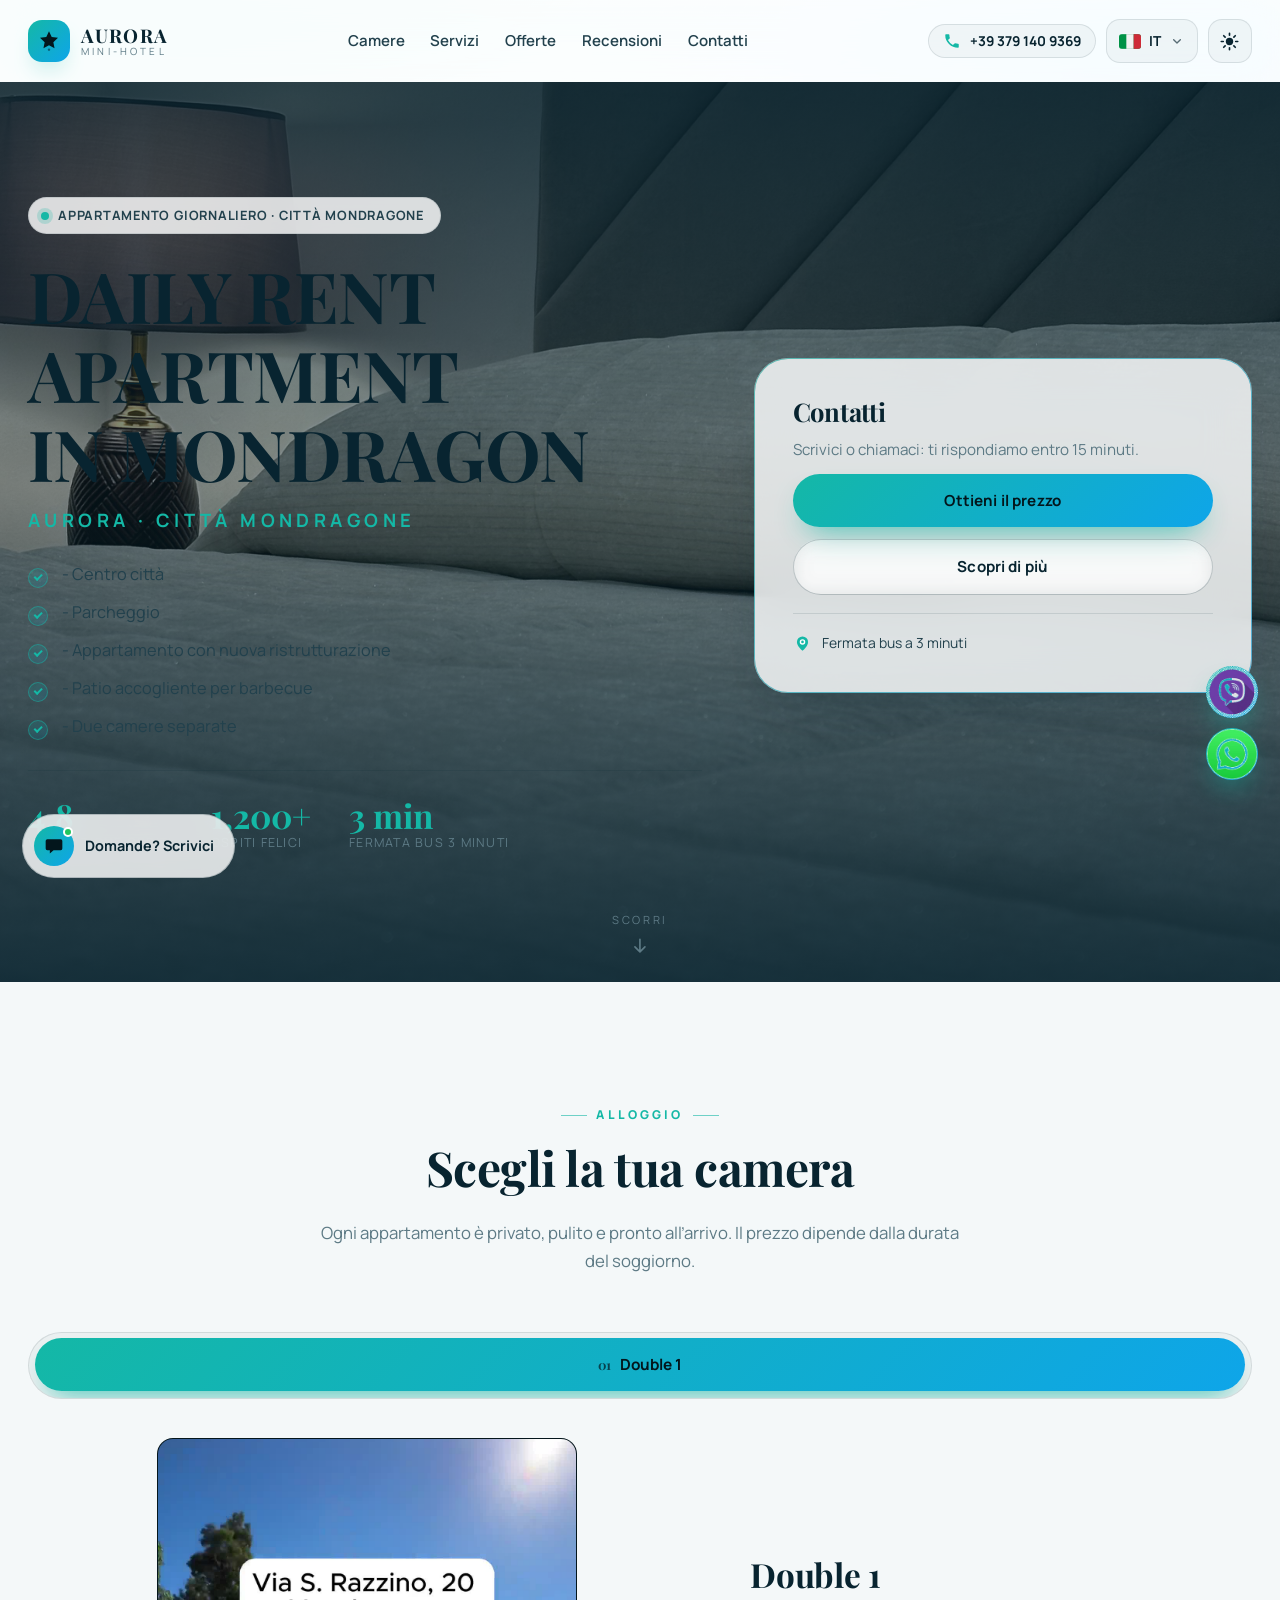
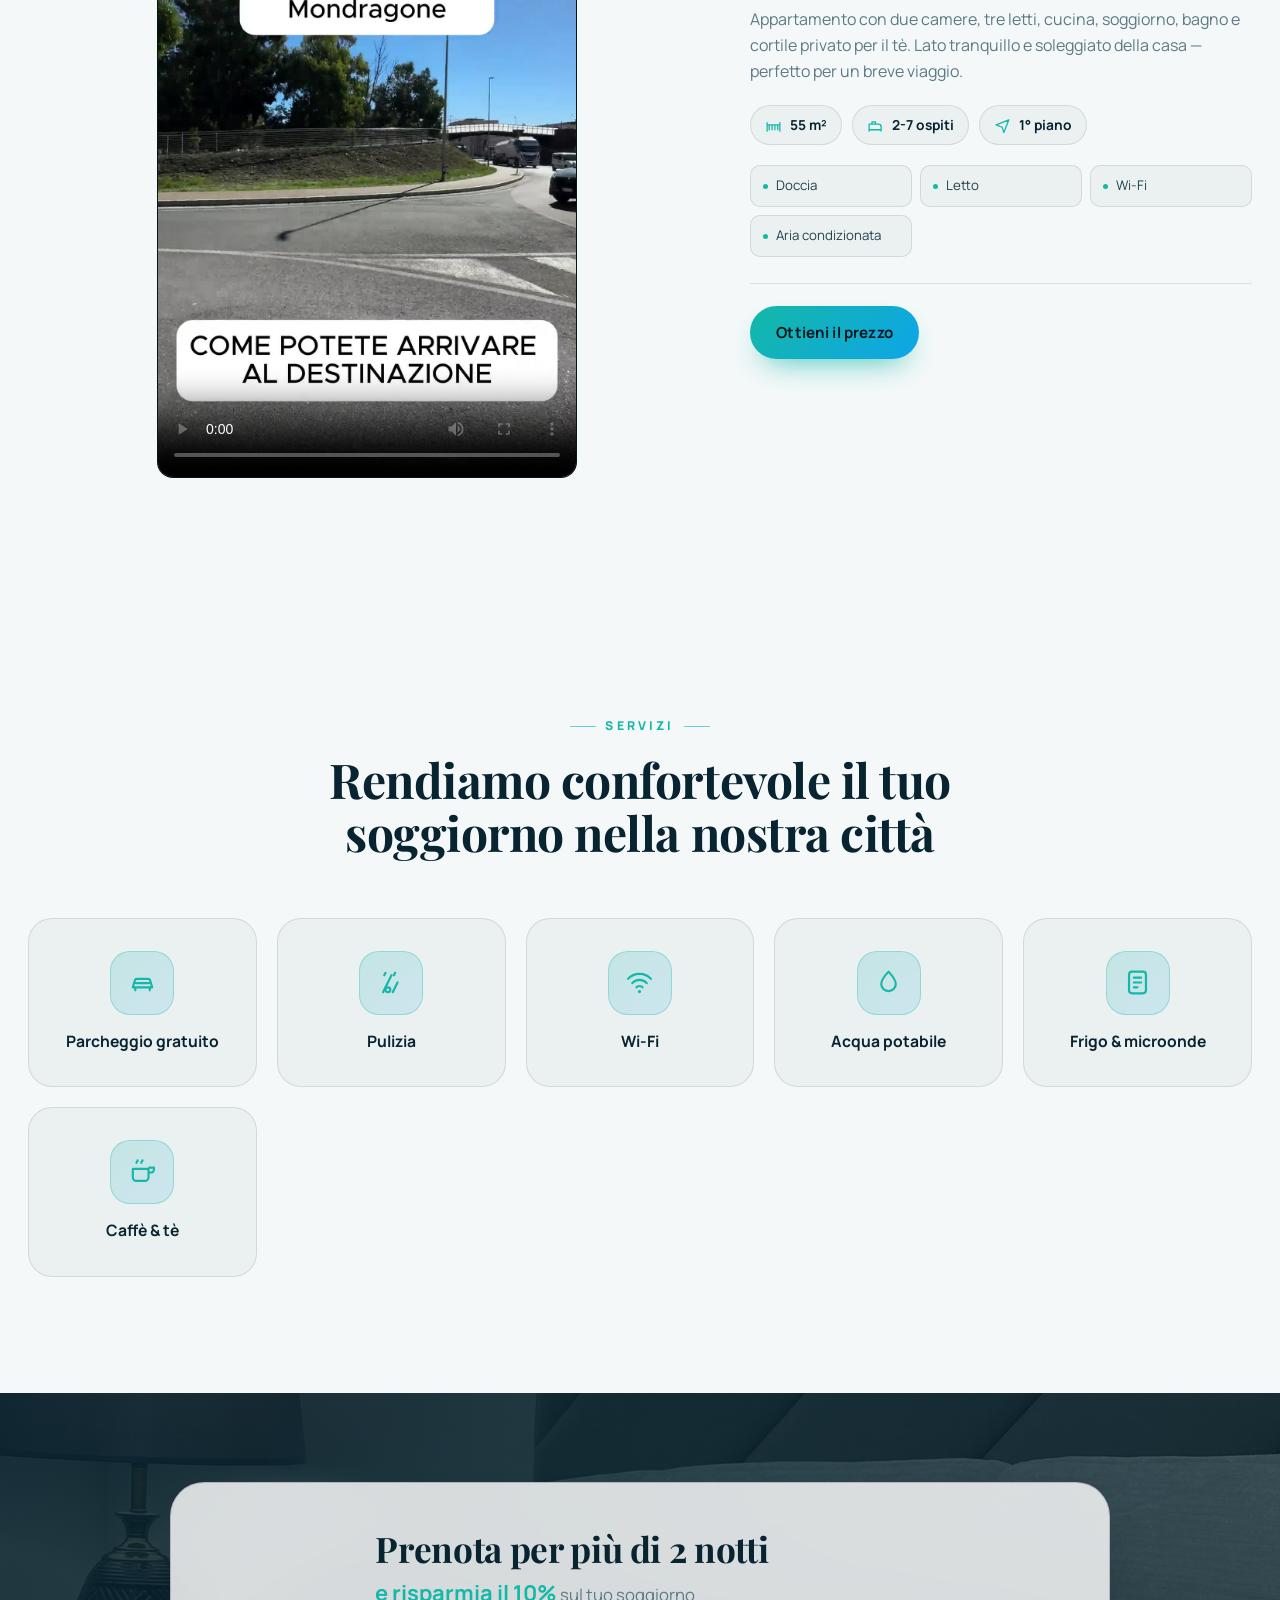
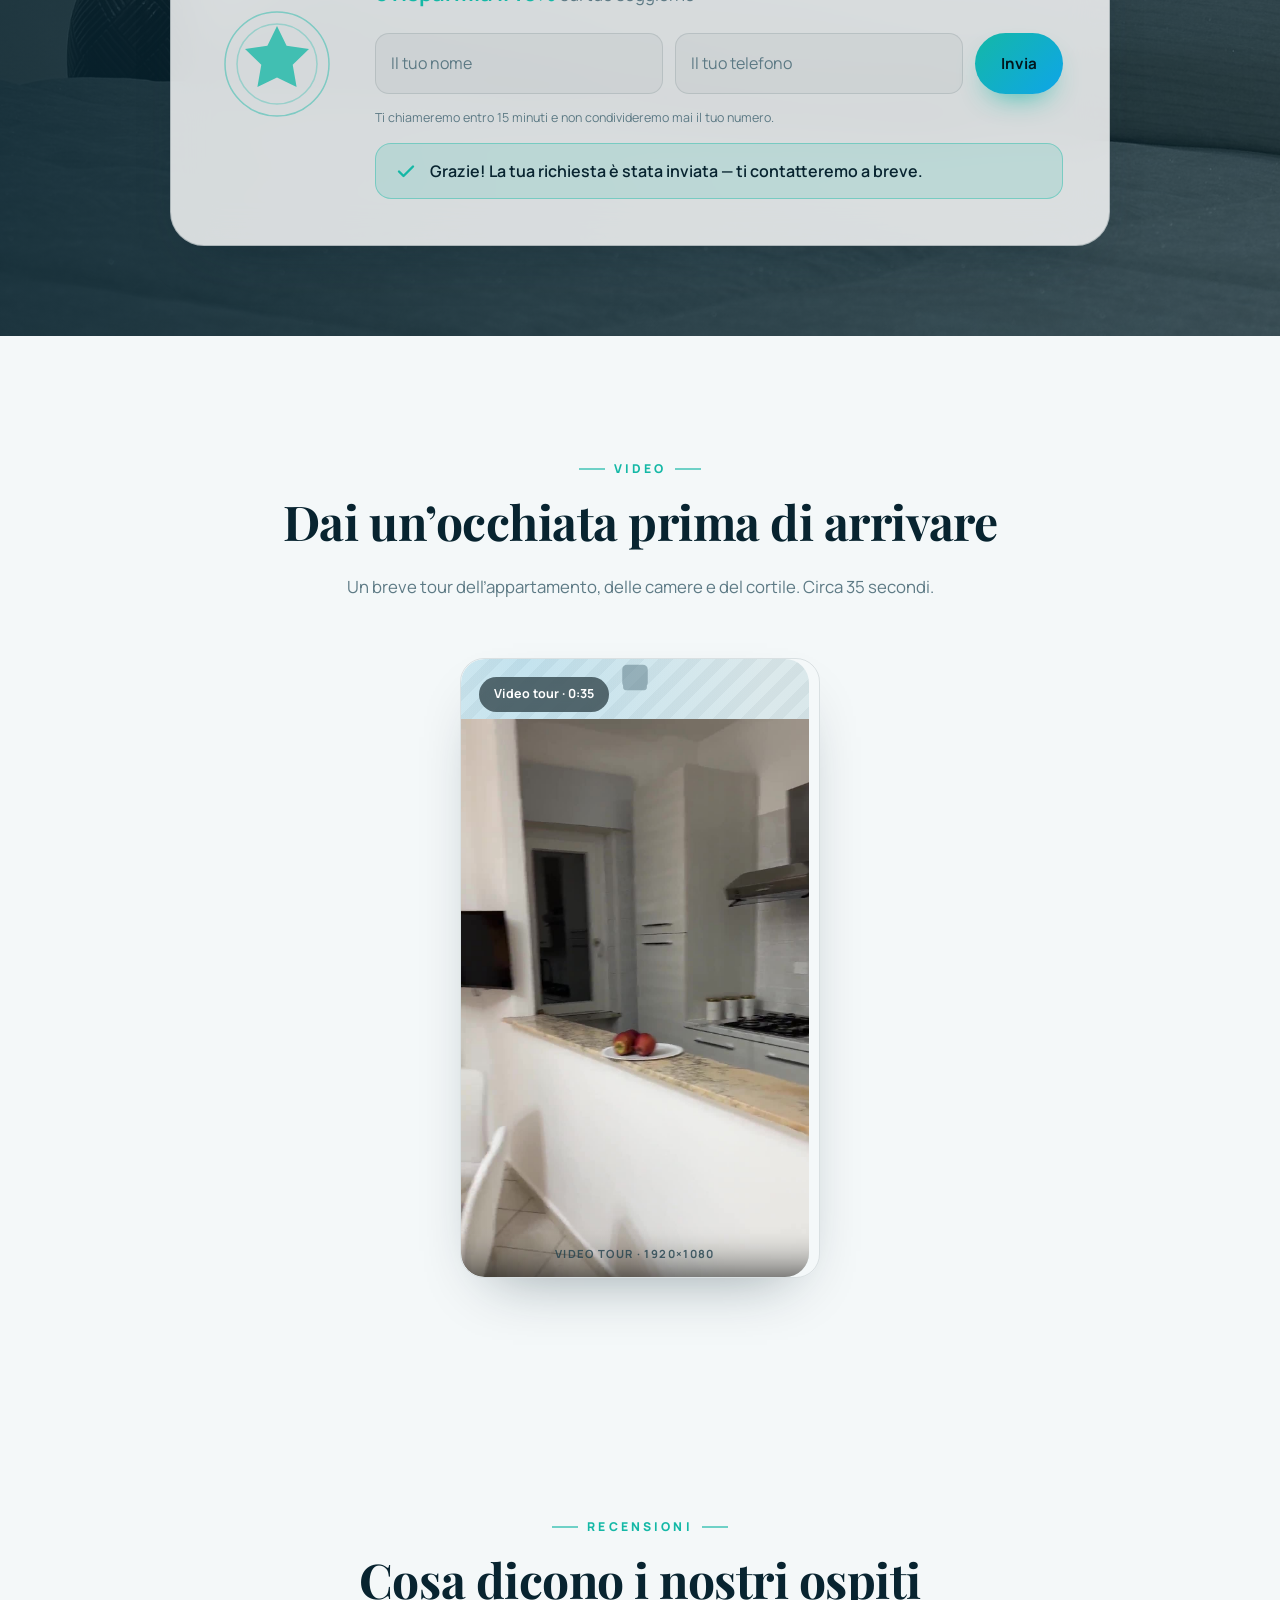
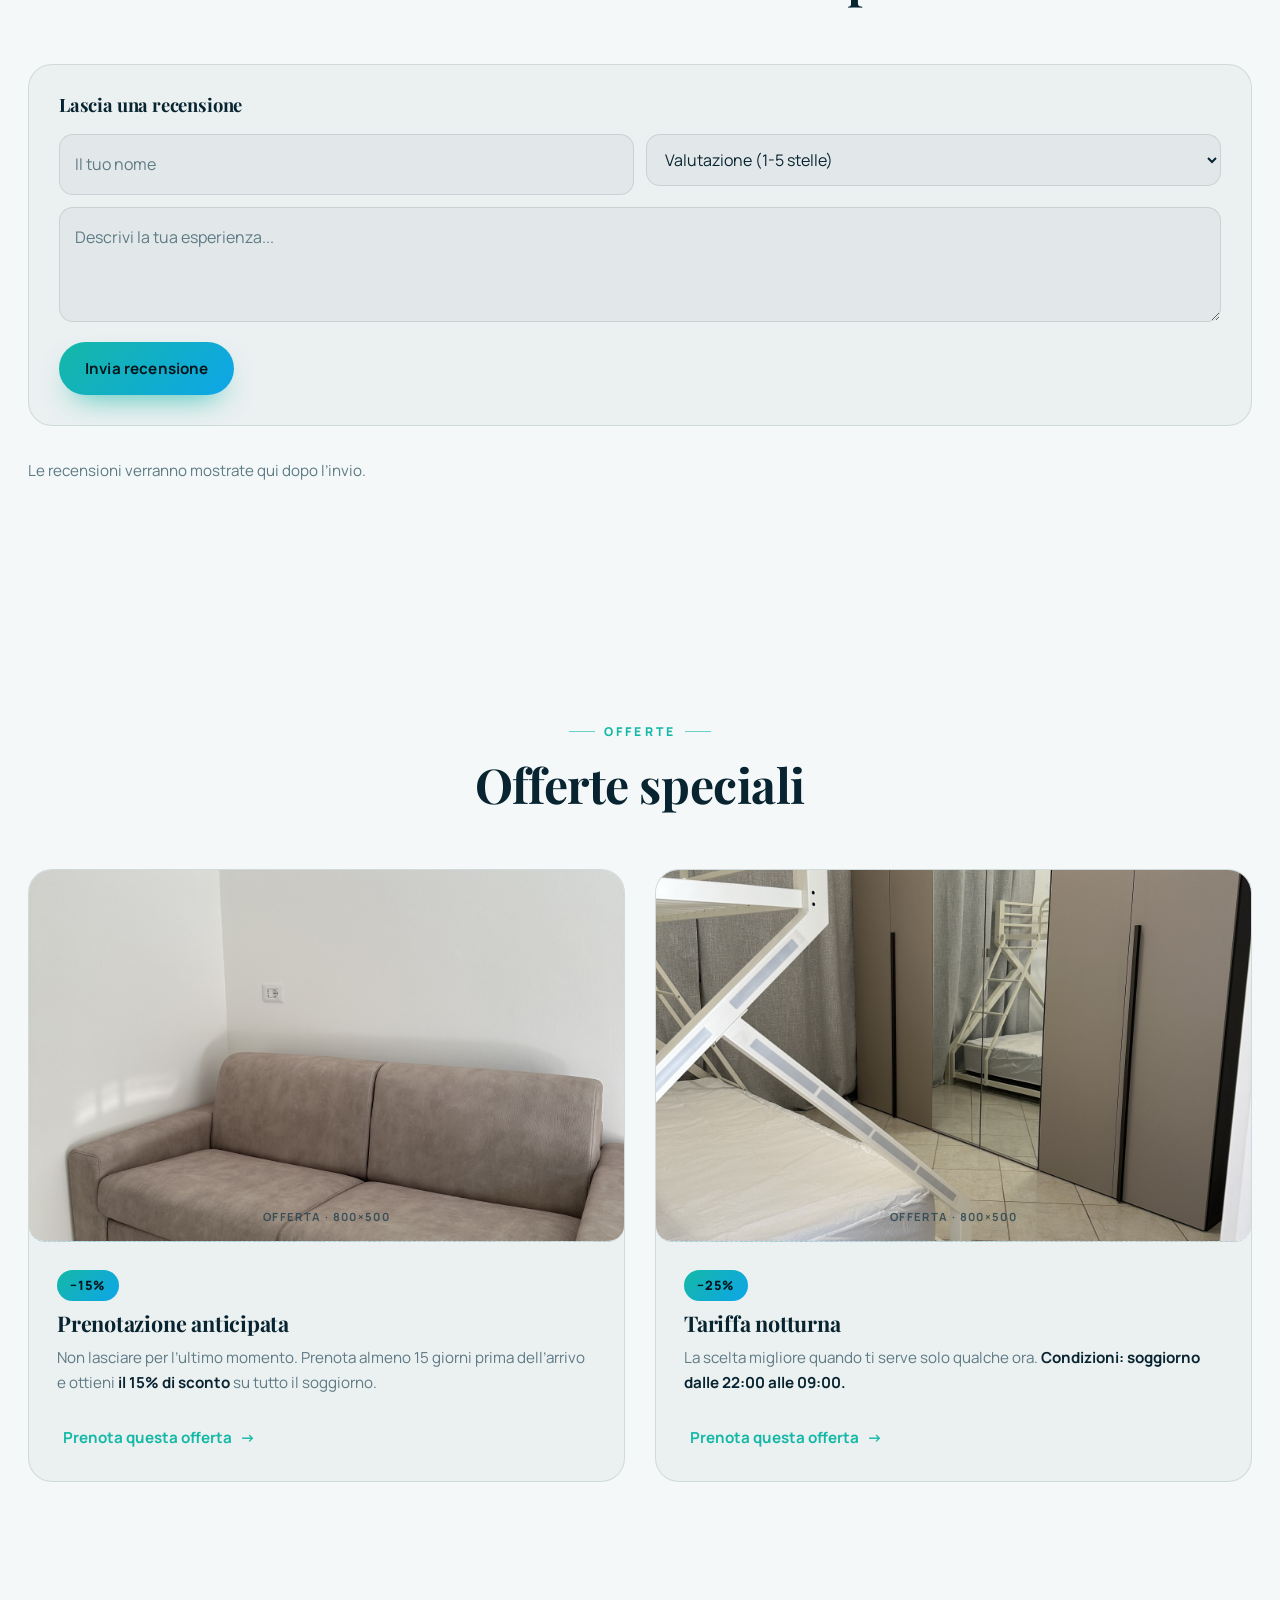
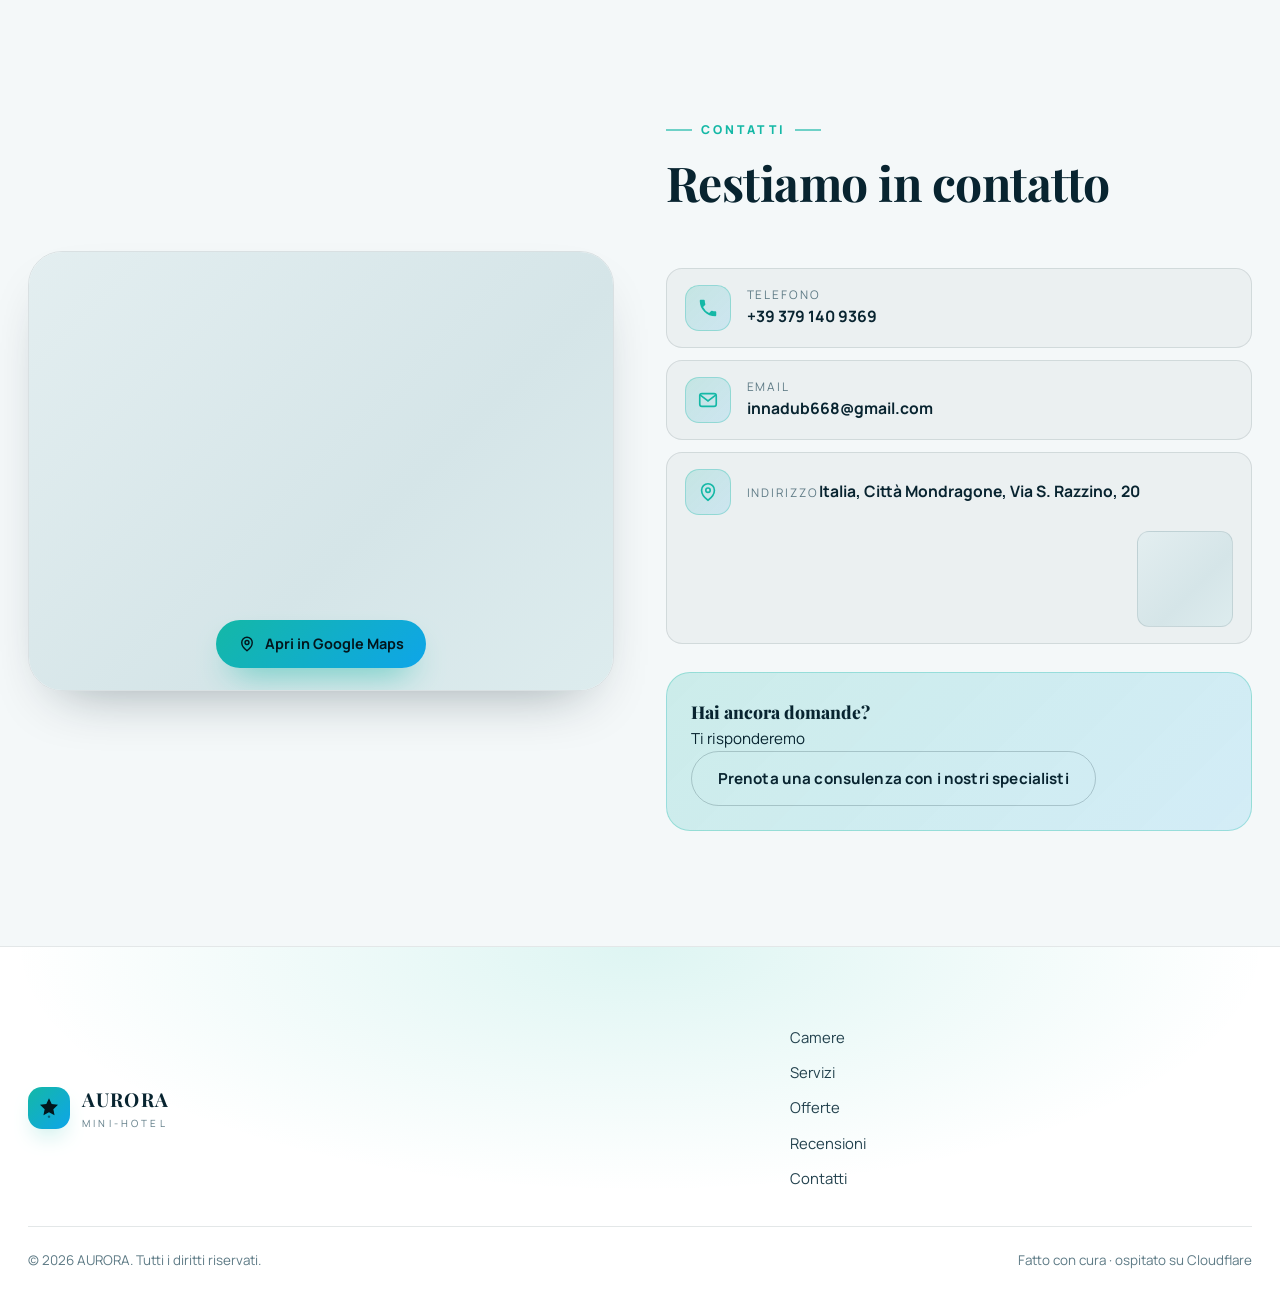
==== commit 730265a1: "Fix stray closing tag in social buttons, update meta title and OG image" ====
--- a/index.html
+++ b/index.html
@@ -3,16 +3,16 @@
 <head>
 <meta charset="utf-8">
 <meta name="viewport" content="width=device-width, initial-scale=1, viewport-fit=cover">
-<title>Aurora Mini-Hotel &mdash; Boutique hotel in Zaporizhzhia</title>
-<meta name="description" content="Boutique mini-hotel in Zaporizhzhia. Five comfortable rooms, private bathroom, fast Wi-Fi, free parking and a wood-fired steam room.">
+<title>Aurora &mdash; Appartamento giornaliero a Citt&agrave; Mondragone</title>
+<meta name="description" content="Appartamento giornaliero a Citt&agrave; Mondragone: due camere separate, cucina, soggiorno, bagno e cortile privato per il t&egrave;.">
 <meta name="theme-color" content="#071a22">
 <meta name="color-scheme" content="dark light">
 
 <meta property="og:type" content="website">
 <meta property="og:site_name" content="Aurora">
-<meta property="og:title" content="Aurora Mini-Hotel &mdash; Boutique hotel in Zaporizhzhia">
-<meta property="og:description" content="Boutique mini-hotel in Zaporizhzhia.">
-<meta property="og:image" content="assets/img/og-cover.jpg">
+<meta property="og:title" content="Aurora &mdash; Appartamento giornaliero a Citt&agrave; Mondragone">
+<meta property="og:description" content="Appartamento giornaliero a Citt&agrave; Mondragone.">
+<meta property="og:image" content="assets/img/hero/hero.jpg">
 <meta name="twitter:card" content="summary_large_image">
 
 <link rel="icon" href="assets/img/favicon.svg" type="image/svg+xml">
@@ -425,11 +425,10 @@
 <!-- Social buttons -->
 <div class="social-float" aria-label="Social links">
   <a href="viber://chat?number=%2B393791409369" class="social-btn" aria-label="Viber" target="_blank" rel="noopener">
-    <span class="social-btn__icon"><img src="assets/img/Viber.png" alt="Viber" style="width:26px;height:26px;"></span>
+    <span class="social-btn__icon"><img src="assets/img/Viber.png" alt="Viber"></span>
   </a>
   <a href="https://wa.me/393791409369" class="social-btn" aria-label="WhatsApp" target="_blank" rel="noopener">
-    <span class="social-btn__icon"><img src="assets/img/WhatsApp.png" alt="WhatsApp" style="width:26px;height:26px;"></span>
-  </a>
+    <span class="social-btn__icon"><img src="assets/img/WhatsApp.png" alt="WhatsApp"></span>
   </a>
 </div>
 
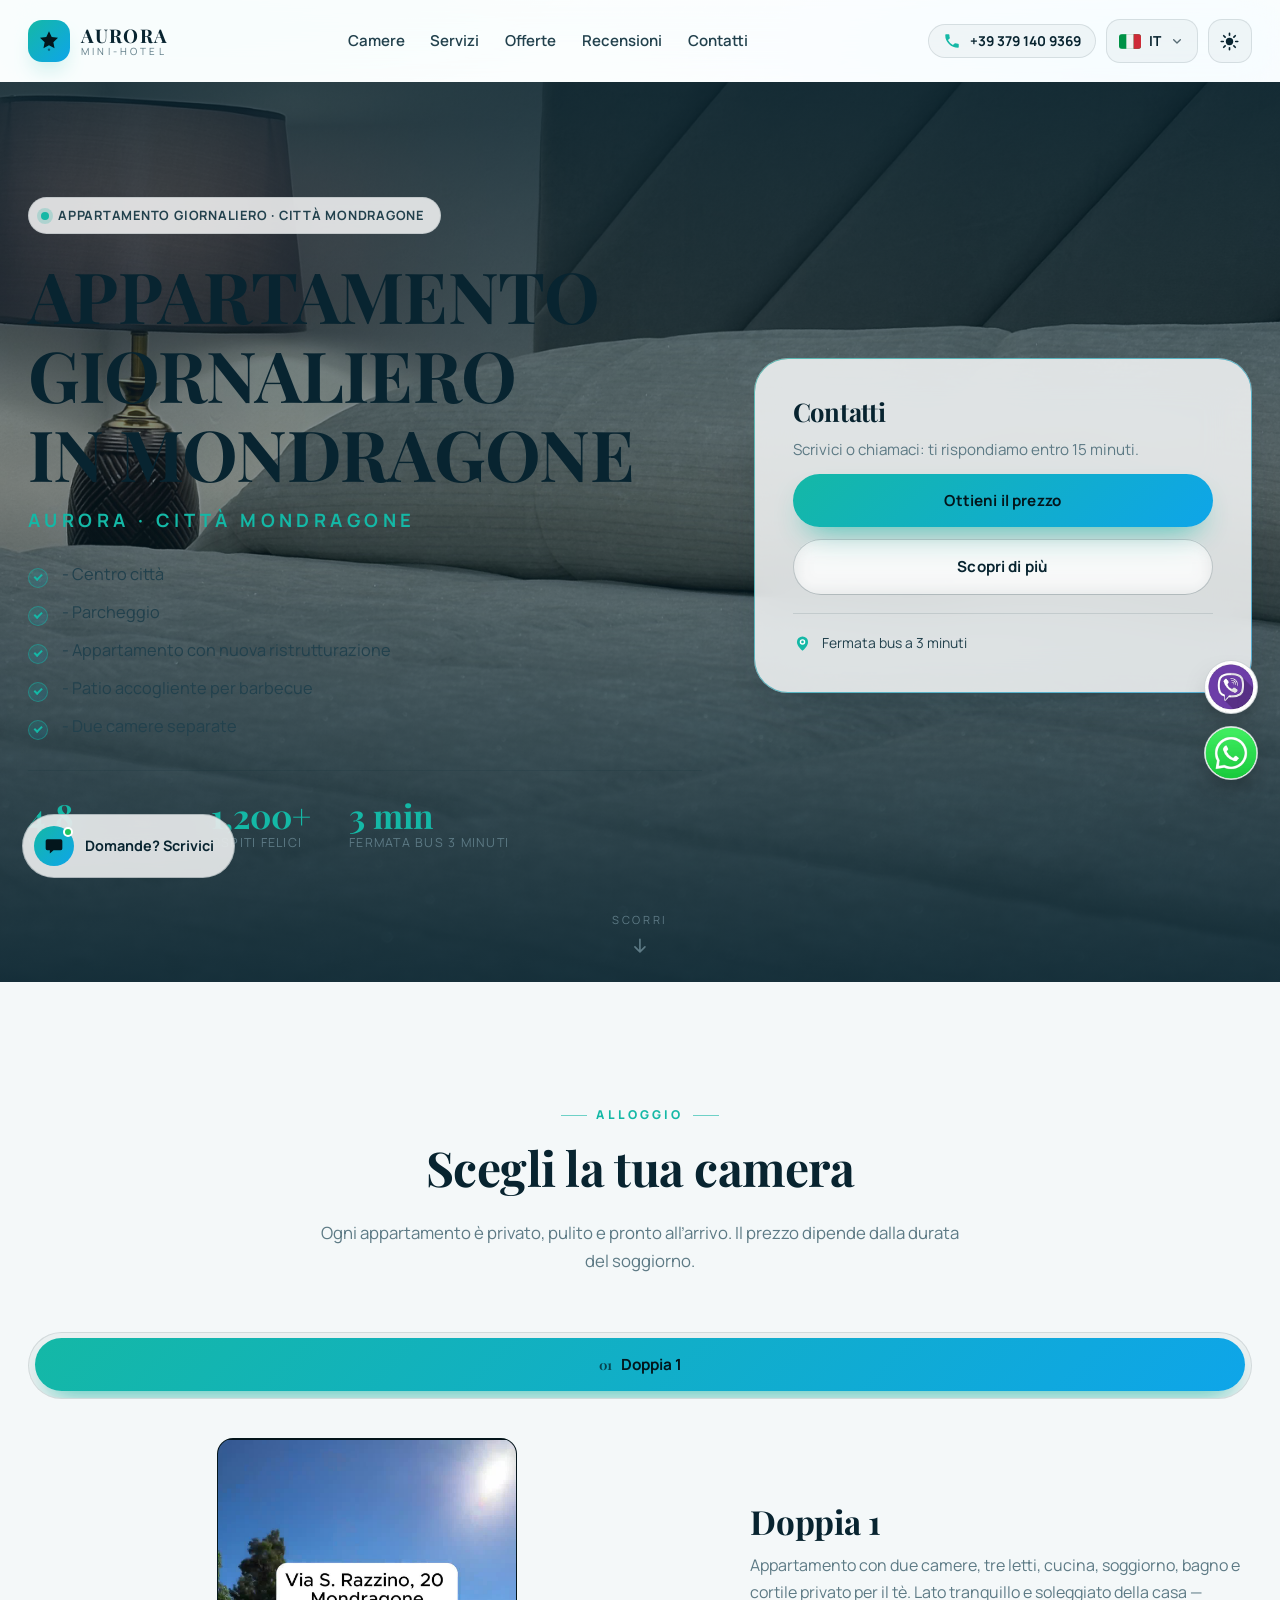
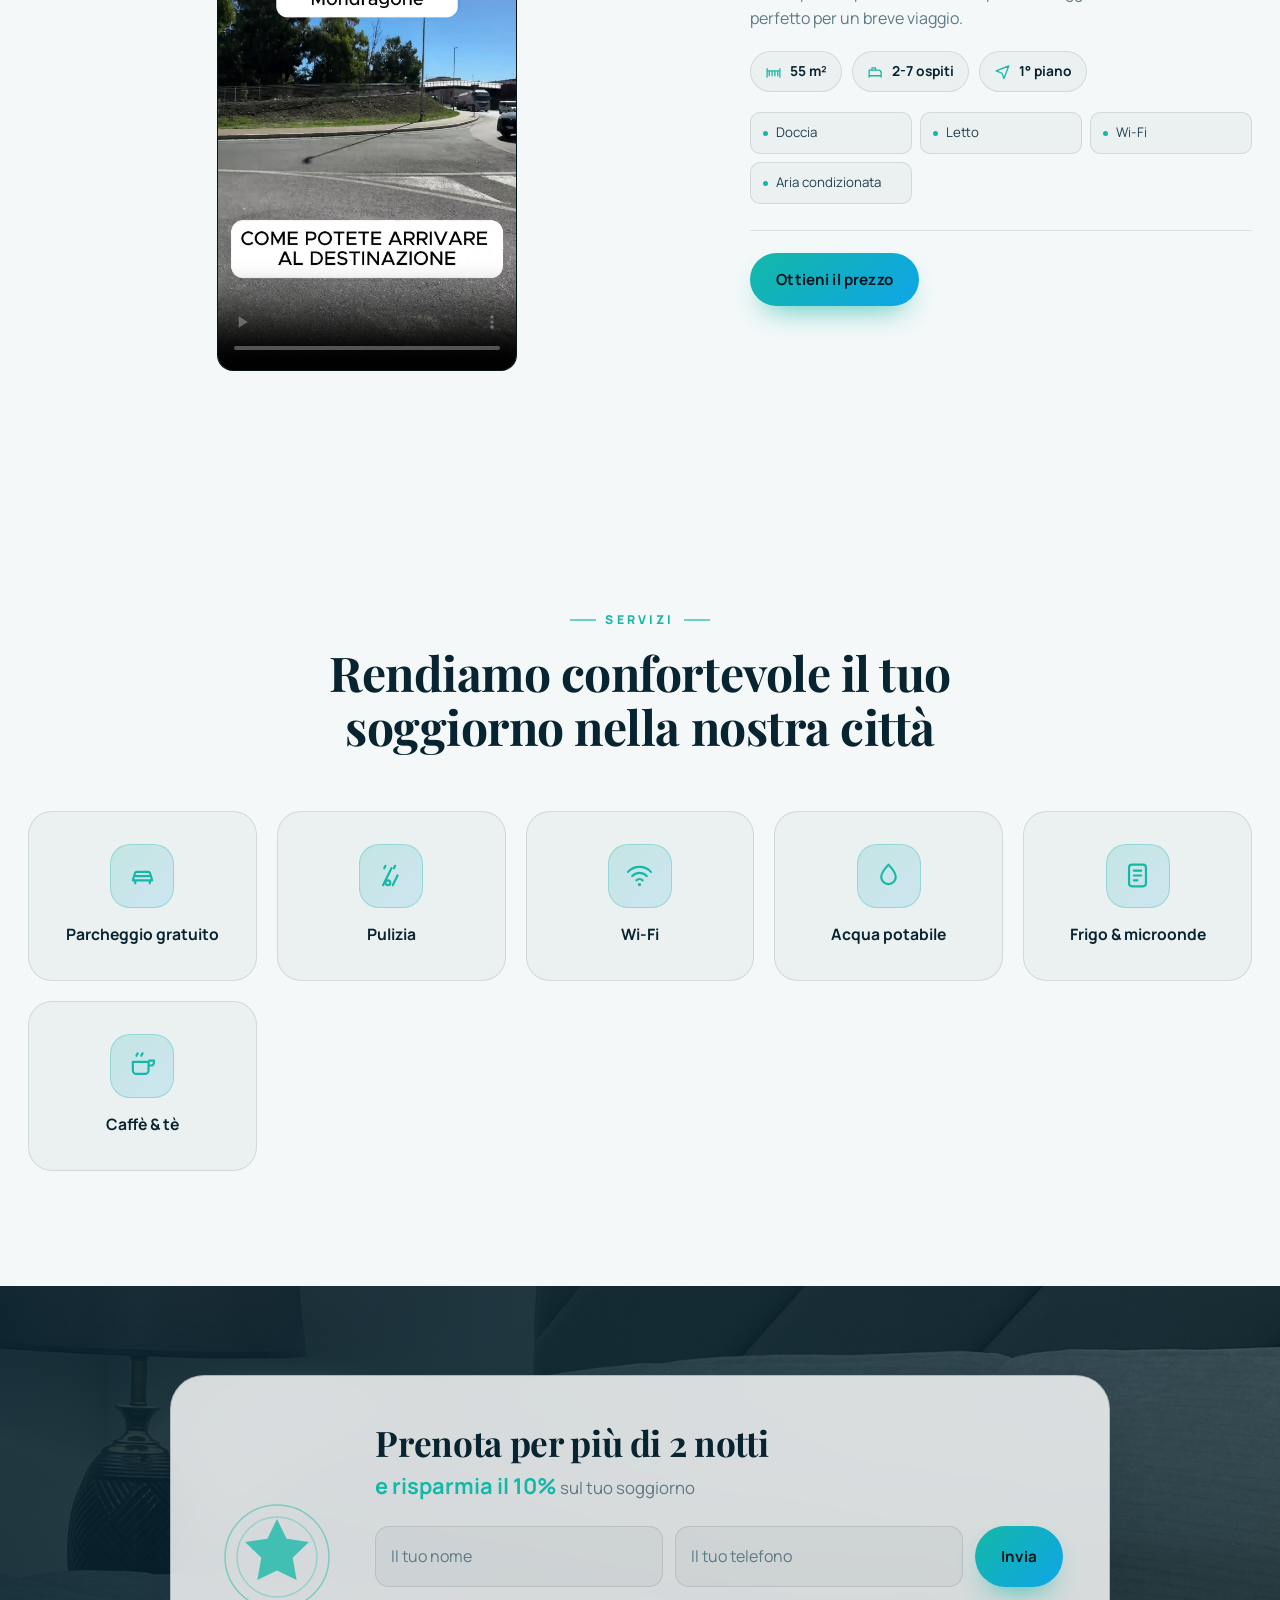
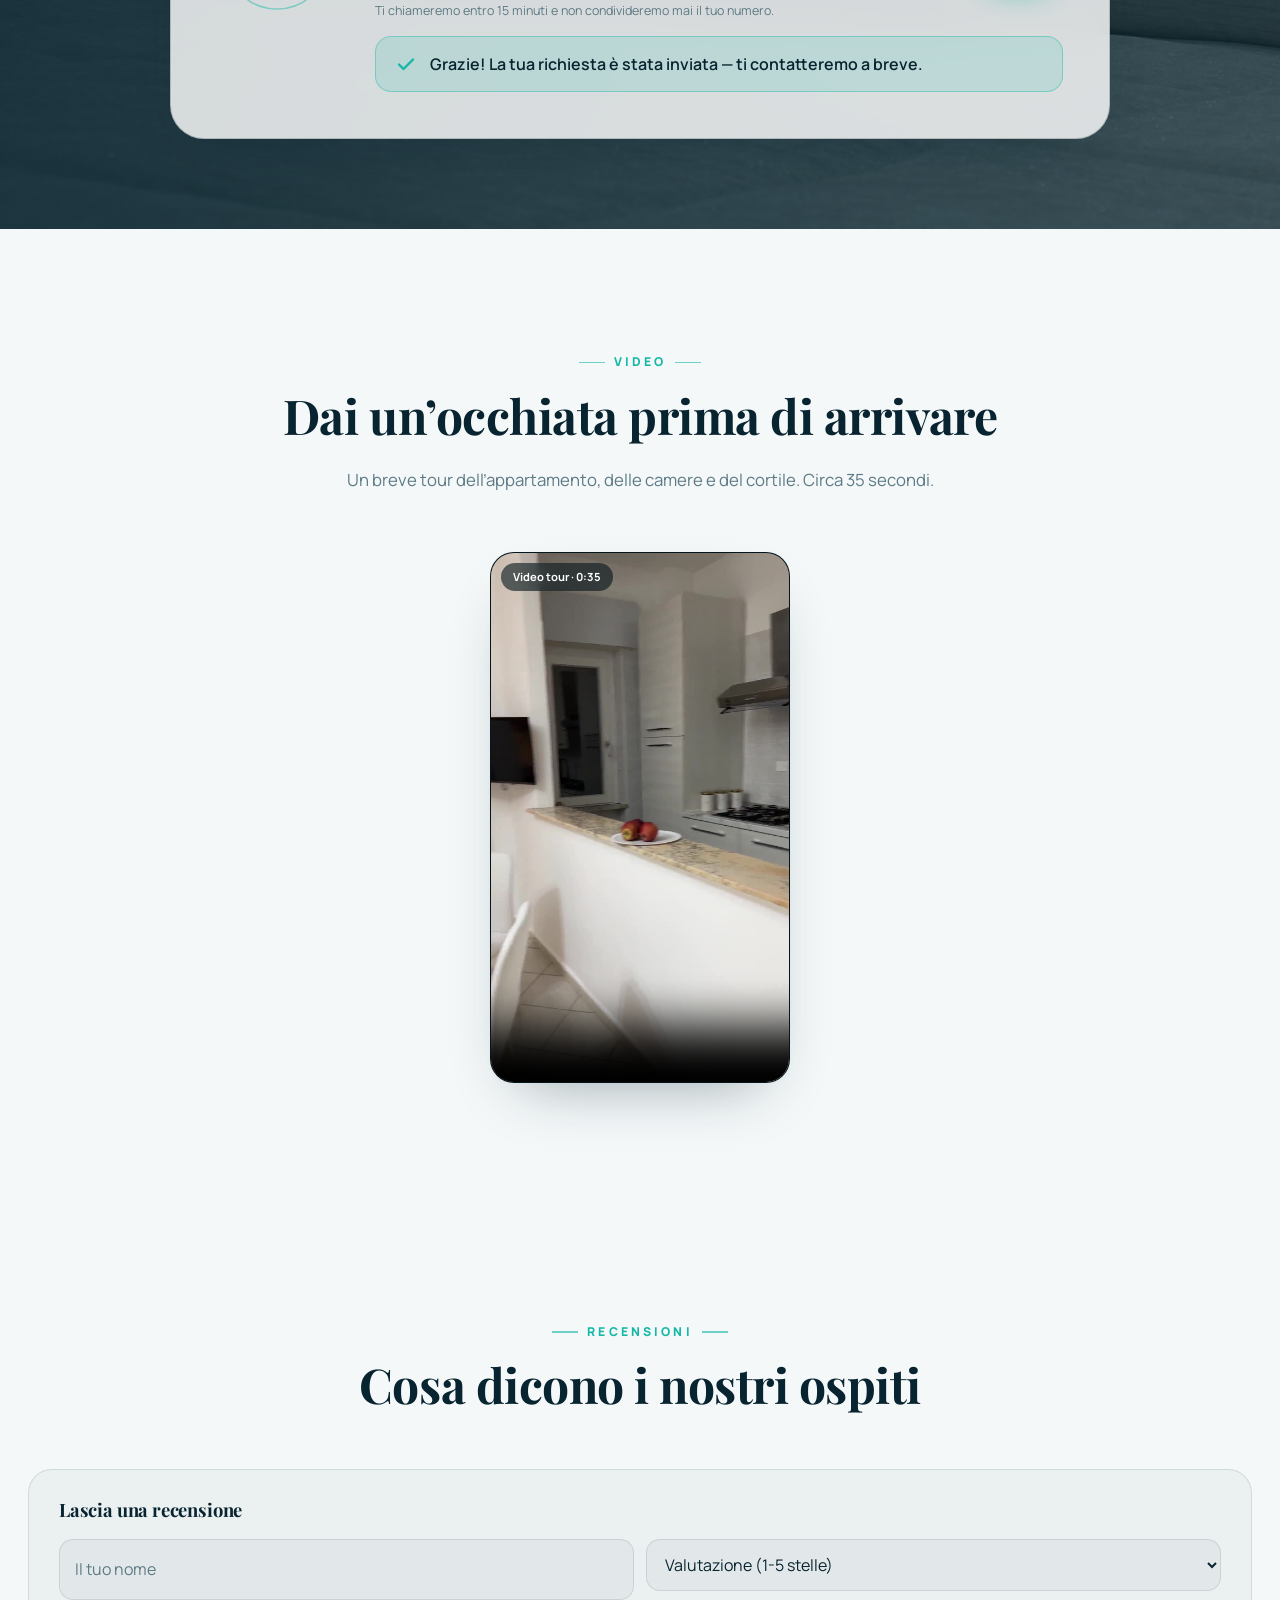
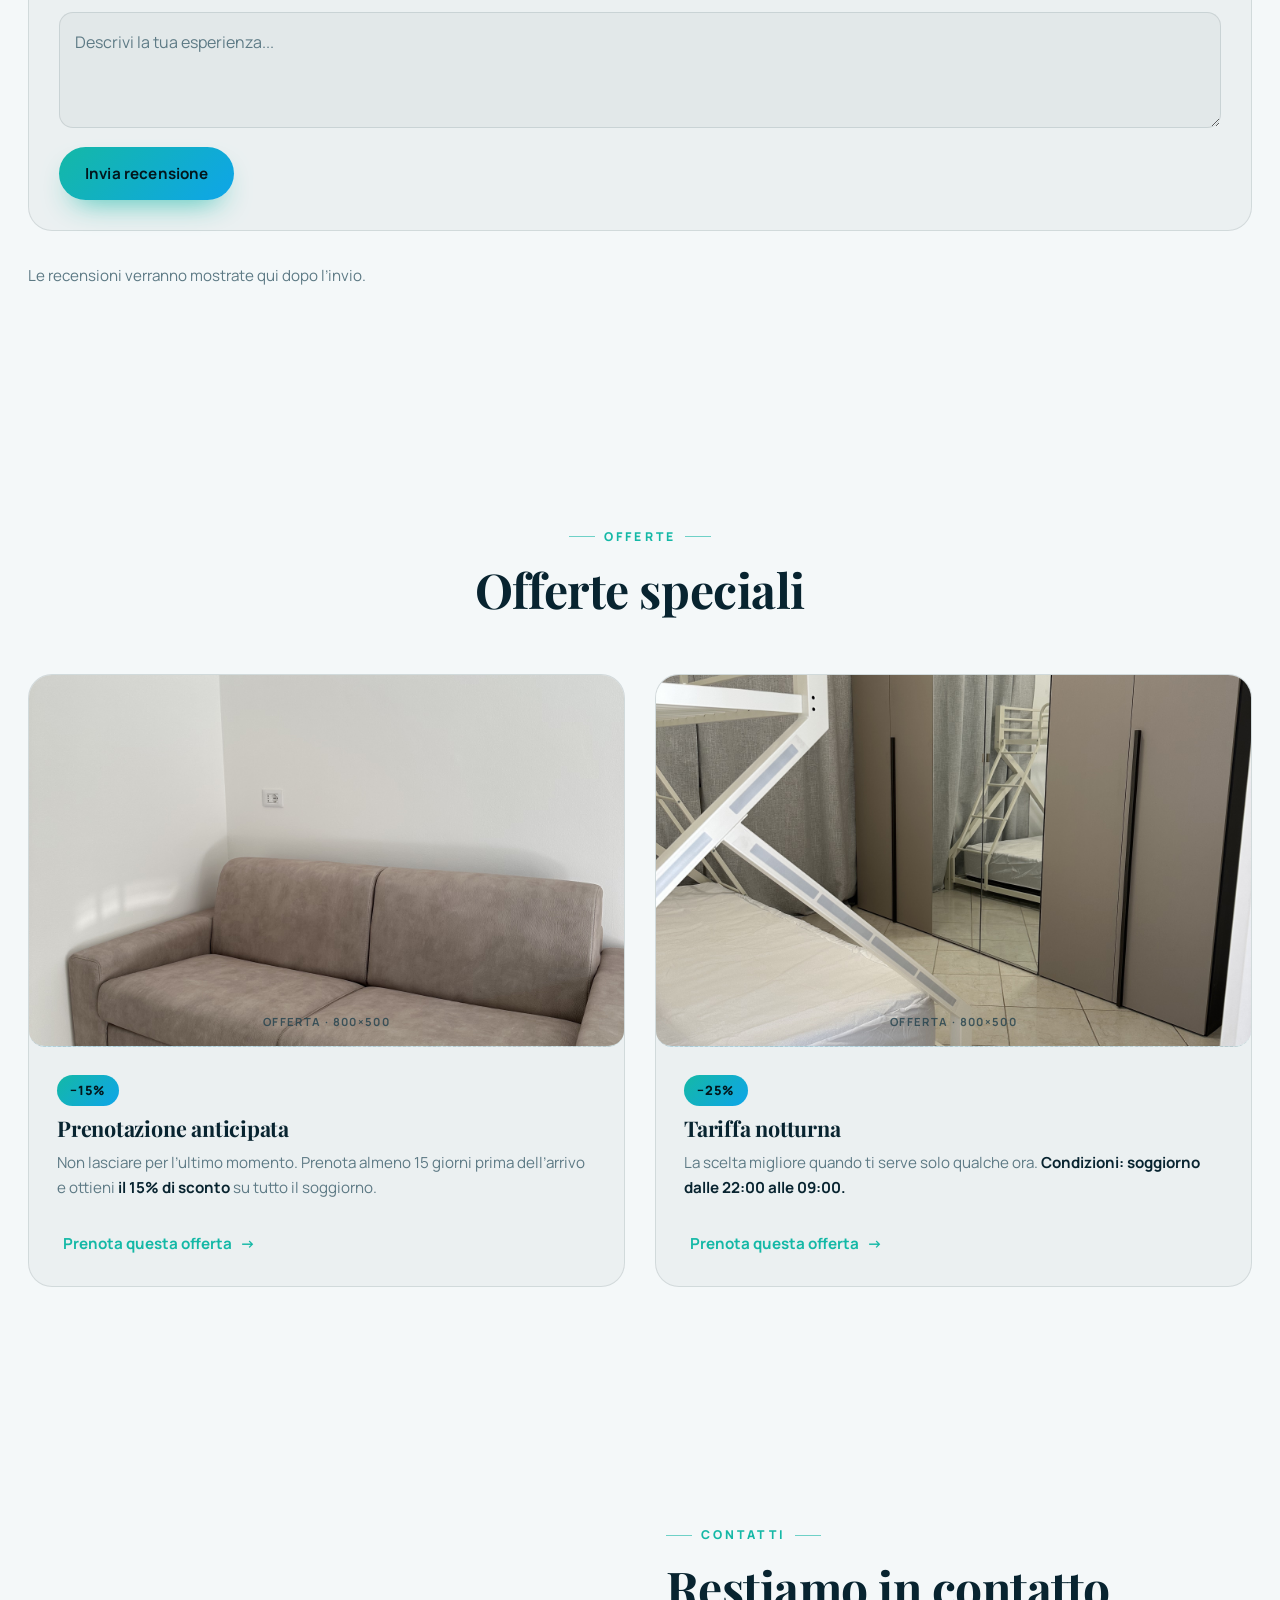
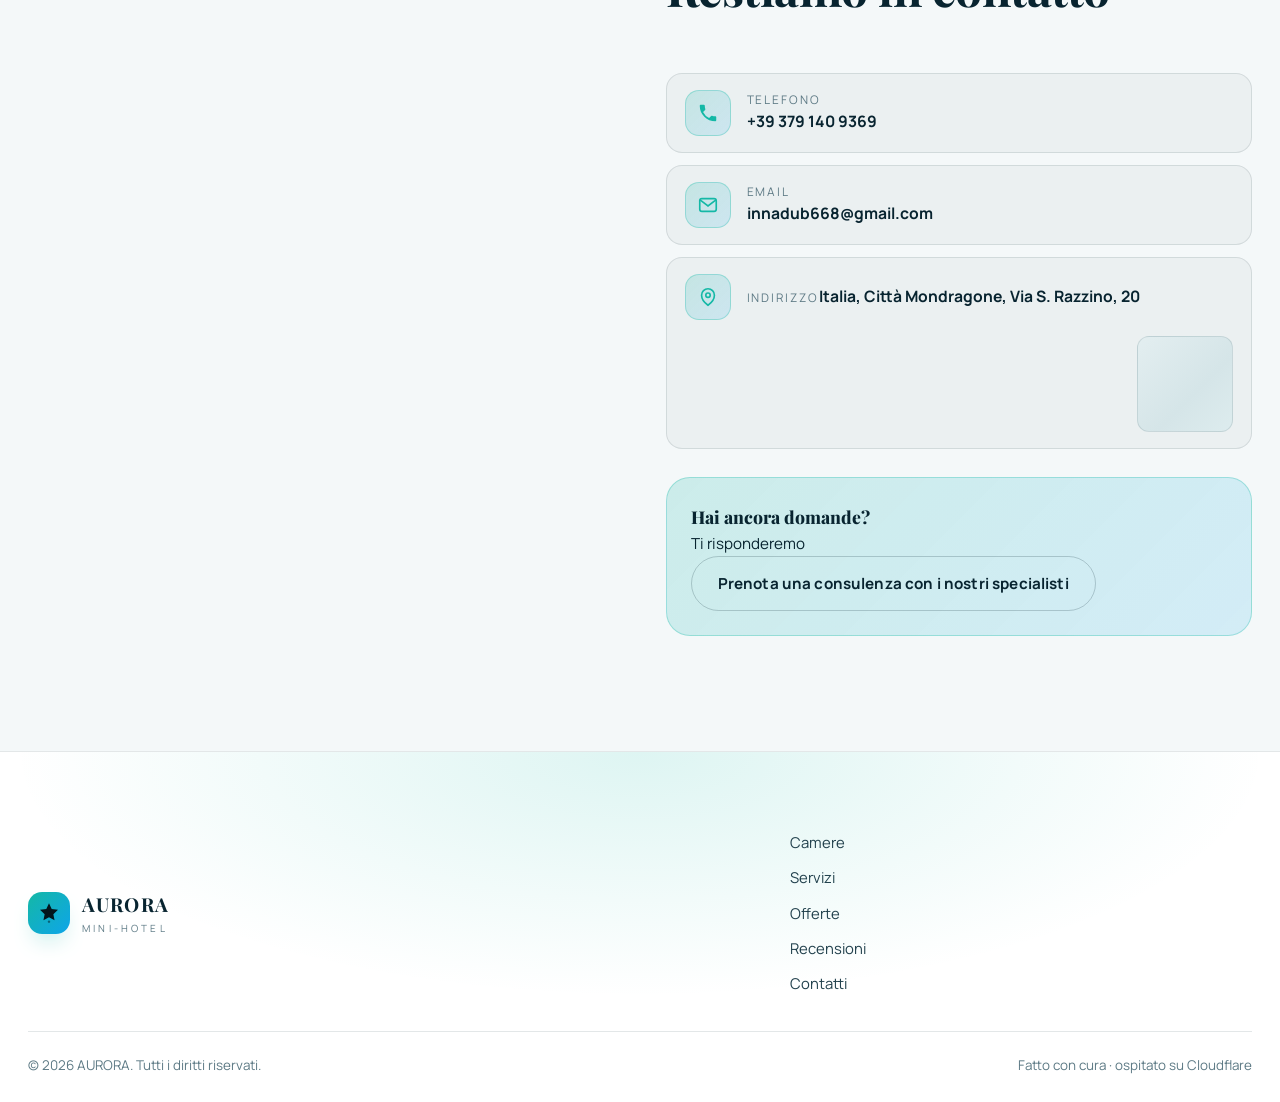
==== commit 9481c4ad: "Fix untranslated strings, social button icons, video tour sizing/controls, and public persistent rev" ====
--- a/index.html
+++ b/index.html
@@ -113,7 +113,7 @@
     <div class="container hero__in">
       <div class="hero__left">
         <span class="pills"><i></i><span data-i18n="hero.badge">Appartamento giornaliero &middot; Citt&agrave; Mondragone</span></span>
-        <h1 class="hero__title" data-i18n="hero.title">DAILY RENT APARTMENT IN MONDRAGON</h1>
+        <h1 class="hero__title" data-i18n="hero.title">APPARTAMENTO GIORNALIERO IN MONDRAGONE</h1>
         <p class="hero__sub hero__subtitle" data-i18n="hero.kicker">Aurora &middot; Citt&agrave; Mondragone</p>
         <ul class="hero__list">
           <li data-i18n="hero.i1">- Centro citt&agrave;</li>
@@ -158,7 +158,7 @@
 
             <div class="tabs" data-tabs>
         <div class="tabs__bar" role="tablist" aria-label="Rooms">
-          <button class="tab is-active" role="tab" aria-selected="true" data-tab="0"><b>01</b><span data-i18n="rooms.n1">Double 1</span></button>
+          <button class="tab is-active" role="tab" aria-selected="true" data-tab="0"><b>01</b><span data-i18n="rooms.n1">Doppia 1</span></button>
         </div>
 
         <!-- 01 -->
@@ -170,7 +170,7 @@
               </div>
             </div>
             <div class="room__info">
-              <h3 data-i18n="rooms.n1">Double 1</h3>
+              <h3 data-i18n="rooms.n1">Doppia 1</h3>
               <p data-i18n="rooms.d1">Appartamento con due camere, tre letti, cucina, soggiorno, bagno e cortile privato per il t&egrave;. Lato tranquillo e soleggiato della casa &mdash; perfetto per un breve viaggio.</p>
               <div class="room__meta">
                 <span><svg viewBox="0 0 24 24" aria-hidden="true"><path d="M3 18v-7h18v7M3 11V8m18 3V8M3 18v2m18-2v2M6 11v7m4-7v7m4-7v7m4-7v7" stroke="currentColor" stroke-width="1.8" fill="none" stroke-linecap="round"/></svg><b data-i18n="rooms.area">55 m&sup2;</b></span>
@@ -254,9 +254,9 @@
       </header>
 
       <div class="video video--v" data-reveal>
-        <figure class="media ratio-9x16" data-ph="ph.video:Video placeholder">
-          <video src="assets/video/1019.mp4" poster="assets/img/tour/poster.jpg" preload="metadata" controls playsinline onclick="this.paused ? this.play() : this.pause();"></video>
-        </figure>
+        <div class="video__frame">
+          <video src="assets/video/1019.mp4" poster="assets/img/tour/poster.jpg" preload="metadata" controls playsinline></video>
+        </div>
         <span class="video__chip" data-i18n="tour.chip">Video tour &middot; 0:35</span>
       </div>
     </div>
@@ -271,15 +271,15 @@
       </header>
 
       <div class="rev-form">
-        <h3 class="rev-form__title" data-i18n="rv.formTitle">Leave a review</h3>
-        <form id="reviewForm" onsubmit="submitReview(event)" class="rev-form__grid">
+        <h3 class="rev-form__title" data-i18n="rv.formTitle">Lascia una recensione</h3>
+        <form id="reviewForm" onsubmit="submitReview(event)" class="rev-form__grid" novalidate>
           <div class="field">
             <input type="text" id="revName" name="name" autocomplete="name" placeholder=" " required>
-            <label for="revName" data-i18n="rv.formName">Your name</label>
+            <label for="revName" data-i18n="rv.formName">Il tuo nome</label>
           </div>
           <div class="field">
             <select id="revRating" name="rating" required>
-              <option value="" data-i18n="rv.formRating">Rating (1-5 stars)</option>
+              <option value="" data-i18n="rv.formRating">Valutazione (1-5 stelle)</option>
               <option value="5">★★★★★</option>
               <option value="4">★★★★</option>
               <option value="3">★★★</option>
@@ -289,9 +289,10 @@
           </div>
           <div class="field field--full">
             <textarea id="revDesc" name="description" placeholder=" " required rows="3"></textarea>
-            <label for="revDesc" data-i18n="rv.formDesc">Describe your experience...</label>
-          </div>
-          <button type="submit" class="btn btn--primary rev-form__submit" data-i18n="rv.formSubmit">Send review</button>
+            <label for="revDesc" data-i18n="rv.formDesc">Descrivi la tua esperienza...</label>
+          </div>
+          <button type="submit" class="btn btn--primary rev-form__submit" data-i18n="rv.formSubmit">Invia recensione</button>
+          <p class="rev-form__status" data-rev-status hidden></p>
         </form>
       </div>
 
--- a/assets/css/style.css
+++ b/assets/css/style.css
@@ -522,21 +522,23 @@
 .video__hint{position:absolute;bottom:20px;left:0;right:0;text-align:center;font-size:.78rem;color:rgba(255,255,255,.72);letter-spacing:.06em}
 .video__chip{position:absolute;top:18px;left:18px;padding:7px 15px;border-radius:var(--r-pill);background:rgba(4,20,26,.6);backdrop-filter:blur(10px);font-size:.78rem;font-weight:700;color:#fff}
 
-/* vertical video (9:16) - kept small and centered */
+/* vertical video (9:16) - small, centered, native controls visible */
 .video--v{
-  width:min(360px,100%);margin-inline:auto;border-radius:var(--r-lg);
-  aspect-ratio:9/16;max-height:min(70vh,620px);
-}
-.video--v .media{border:0;border-radius:inherit;aspect-ratio:9/16;height:100%}
-.video--v video{width:100%;height:100%;object-fit:cover;display:block;background:#04141a}
+  position:relative;width:min(300px,100%);margin-inline:auto;
+  border-radius:var(--r-lg);overflow:hidden;background:#04141a;
+  border:1px solid var(--line);box-shadow:var(--shadow);
+}
+.video__frame{position:relative;width:100%;aspect-ratio:9/16;background:#04141a}
+.video__frame video{width:100%;height:100%;object-fit:contain;display:block;background:#04141a}
+.video--v .video__chip{top:10px;left:10px;padding:5px 12px;font-size:.7rem}
 
 /* room media video */
 .video-wrapper{
   position:relative;border-radius:var(--r);overflow:hidden;
   background:#04141a;border:1px solid var(--line);
-  aspect-ratio:9/16;max-height:min(72vh,640px);margin-inline:auto;width:min(420px,100%);
-}
-.video-wrapper video{width:100%;height:100%;object-fit:cover;display:block}
+  aspect-ratio:9/16;width:min(300px,100%);margin-inline:auto;
+}
+.video-wrapper video{width:100%;height:100%;object-fit:contain;display:block;background:#04141a}
 
 /* ============================================================= 10c. REVIEWS */
 .slider--reviews{--gap:clamp(14px,1.6vw,22px)}
@@ -582,6 +584,11 @@
 .rev-form__grid select option{background:var(--bg-2);color:var(--text)}
 .rev-form__grid .field textarea{min-height:96px}
 .rev-form__submit{grid-column:1/-1;justify-self:start}
+.rev-form__status{
+  grid-column:1/-1;margin:0;padding:11px 15px;border-radius:12px;font-size:.88rem;font-weight:600;
+  background:rgba(20,184,166,.14);border:1px solid rgba(20,184,166,.4);color:var(--text);
+}
+.rev-form__status.is-ok{background:rgba(34,197,94,.14);border-color:rgba(34,197,94,.4)}
 .rev-list{display:grid;gap:16px}
 .rev-list__empty{color:var(--muted);font-size:.95rem;margin:0}
 .rev__stars span{color:#fbbf24;font-size:1.1rem;letter-spacing:2px}
@@ -780,14 +787,18 @@
   .aw-stats{gap:20px}
 }
 
-.social-float{position:fixed;right:22px;bottom:120px;z-index:90;display:flex;flex-direction:column;gap:10px;}
+.social-float{
+  position:fixed;right:22px;bottom:120px;z-index:90;
+  display:flex;flex-direction:column;align-items:center;gap:12px;
+}
 .social-btn{
-  width:52px;height:52px;border-radius:50%;display:grid;place-items:center;
-  background:var(--grad);box-shadow:0 14px 30px -12px rgba(20,184,166,.85);transition:.3s var(--ease);
-}
-.social-btn:hover{transform:translateY(-4px) scale(1.06);box-shadow:0 20px 38px -10px rgba(20,184,166,1)}
-.social-btn__icon{width:100%;height:100%;display:grid;place-items:center;border-radius:50%;overflow:hidden}
-.social-btn__icon img{width:100%;height:100%;object-fit:cover;display:block}
+  width:54px;height:54px;border-radius:50%;display:grid;place-items:center;
+  background:var(--bg-2);border:1px solid var(--line-2);
+  box-shadow:0 14px 30px -14px rgba(0,0,0,.7);transition:.3s var(--ease);
+}
+.social-btn:hover{transform:translateY(-4px) scale(1.08);border-color:transparent;box-shadow:0 20px 38px -12px rgba(0,0,0,.8)}
+.social-btn__icon{width:100%;height:100%;display:grid;place-items:center;border-radius:50%;overflow:hidden;line-height:0}
+.social-btn__icon img{width:100%;height:100%;object-fit:contain;display:block}
 
 /* --------------------------------------------------- motion / print prefs */
 @media (prefers-reduced-motion:reduce){
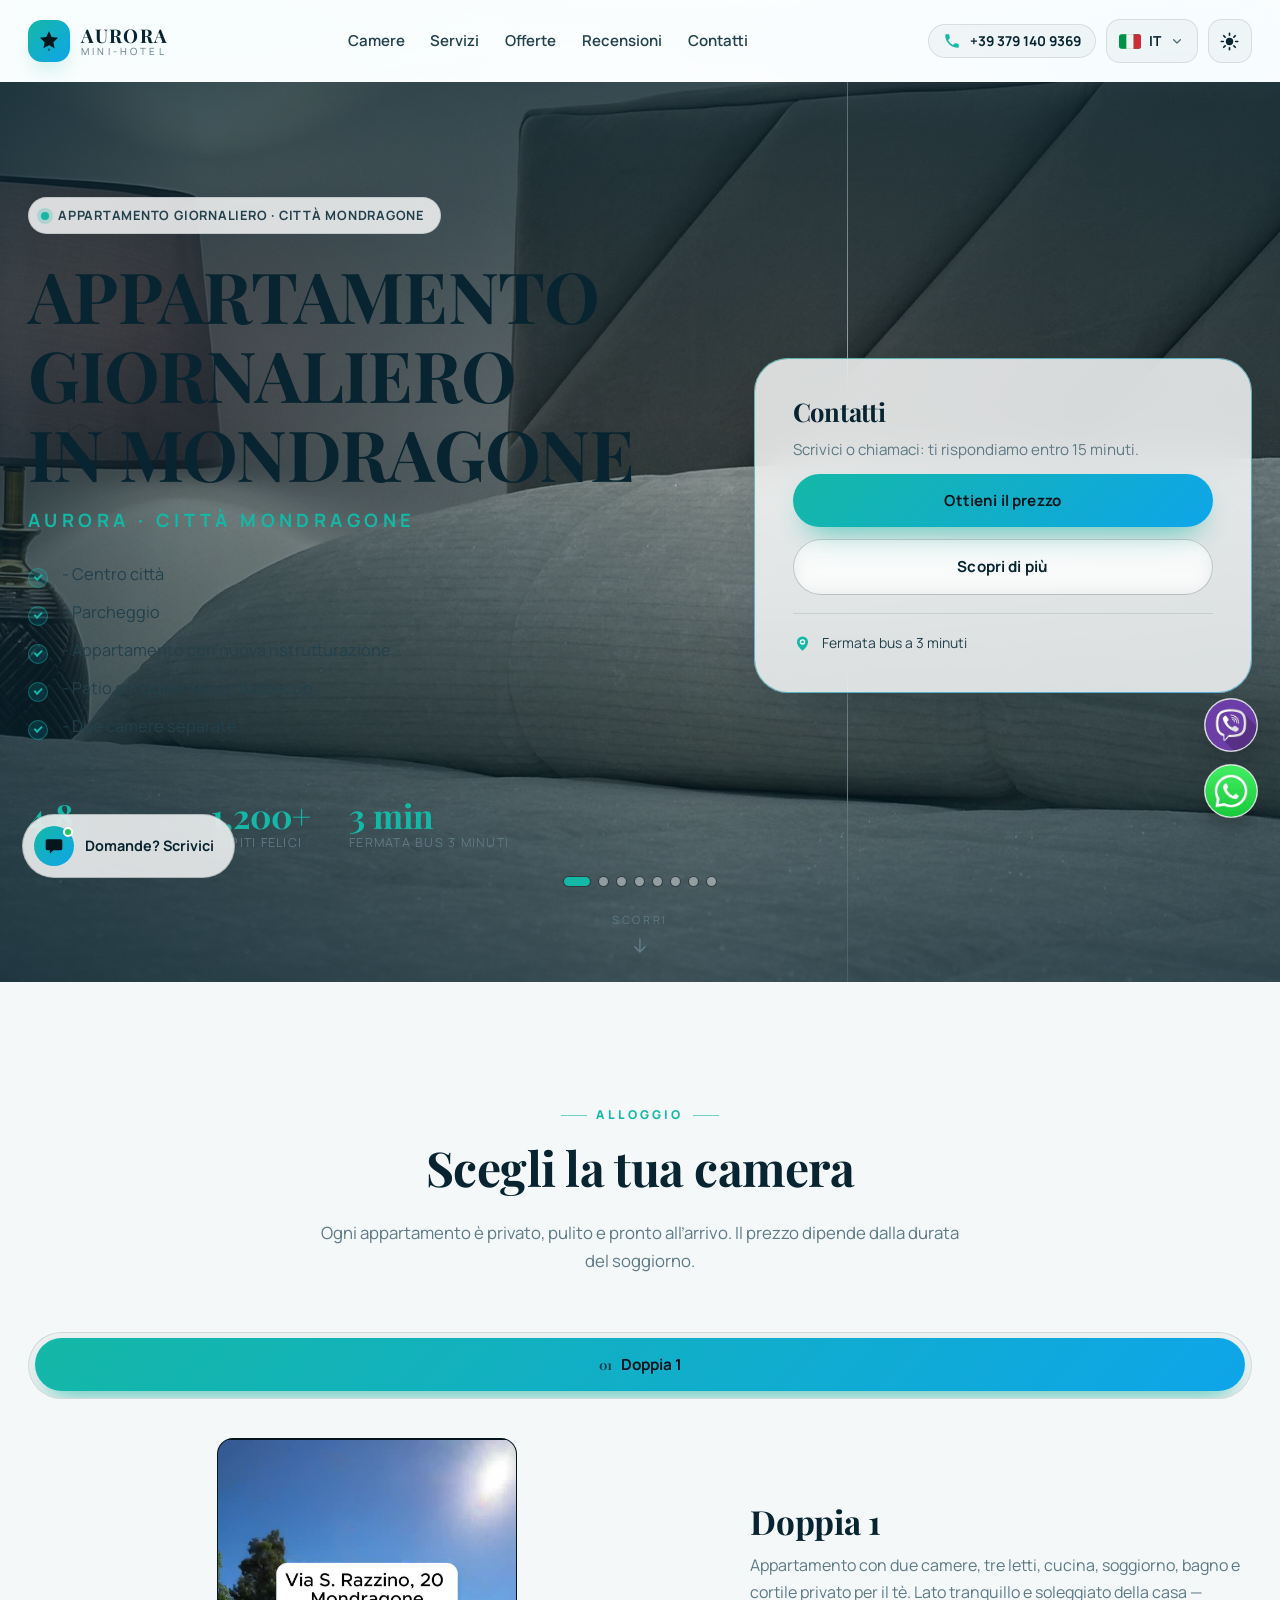
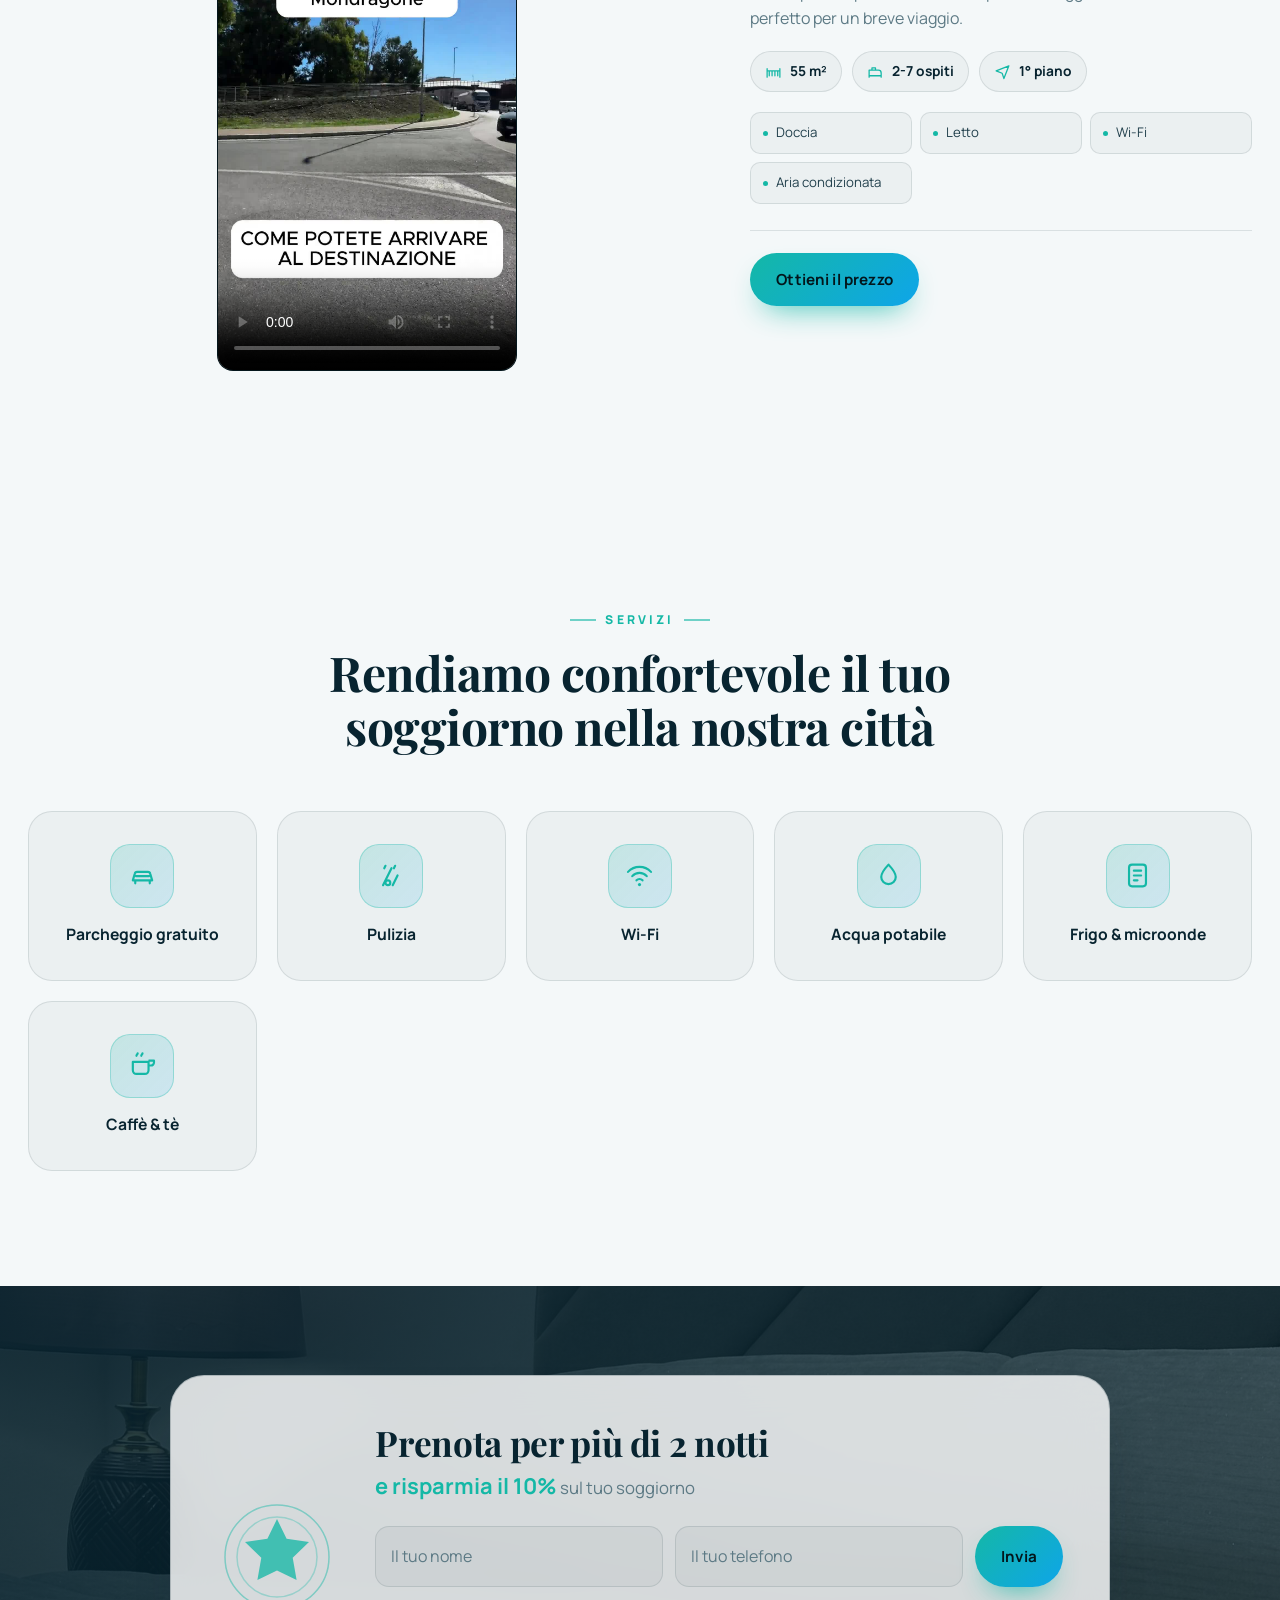
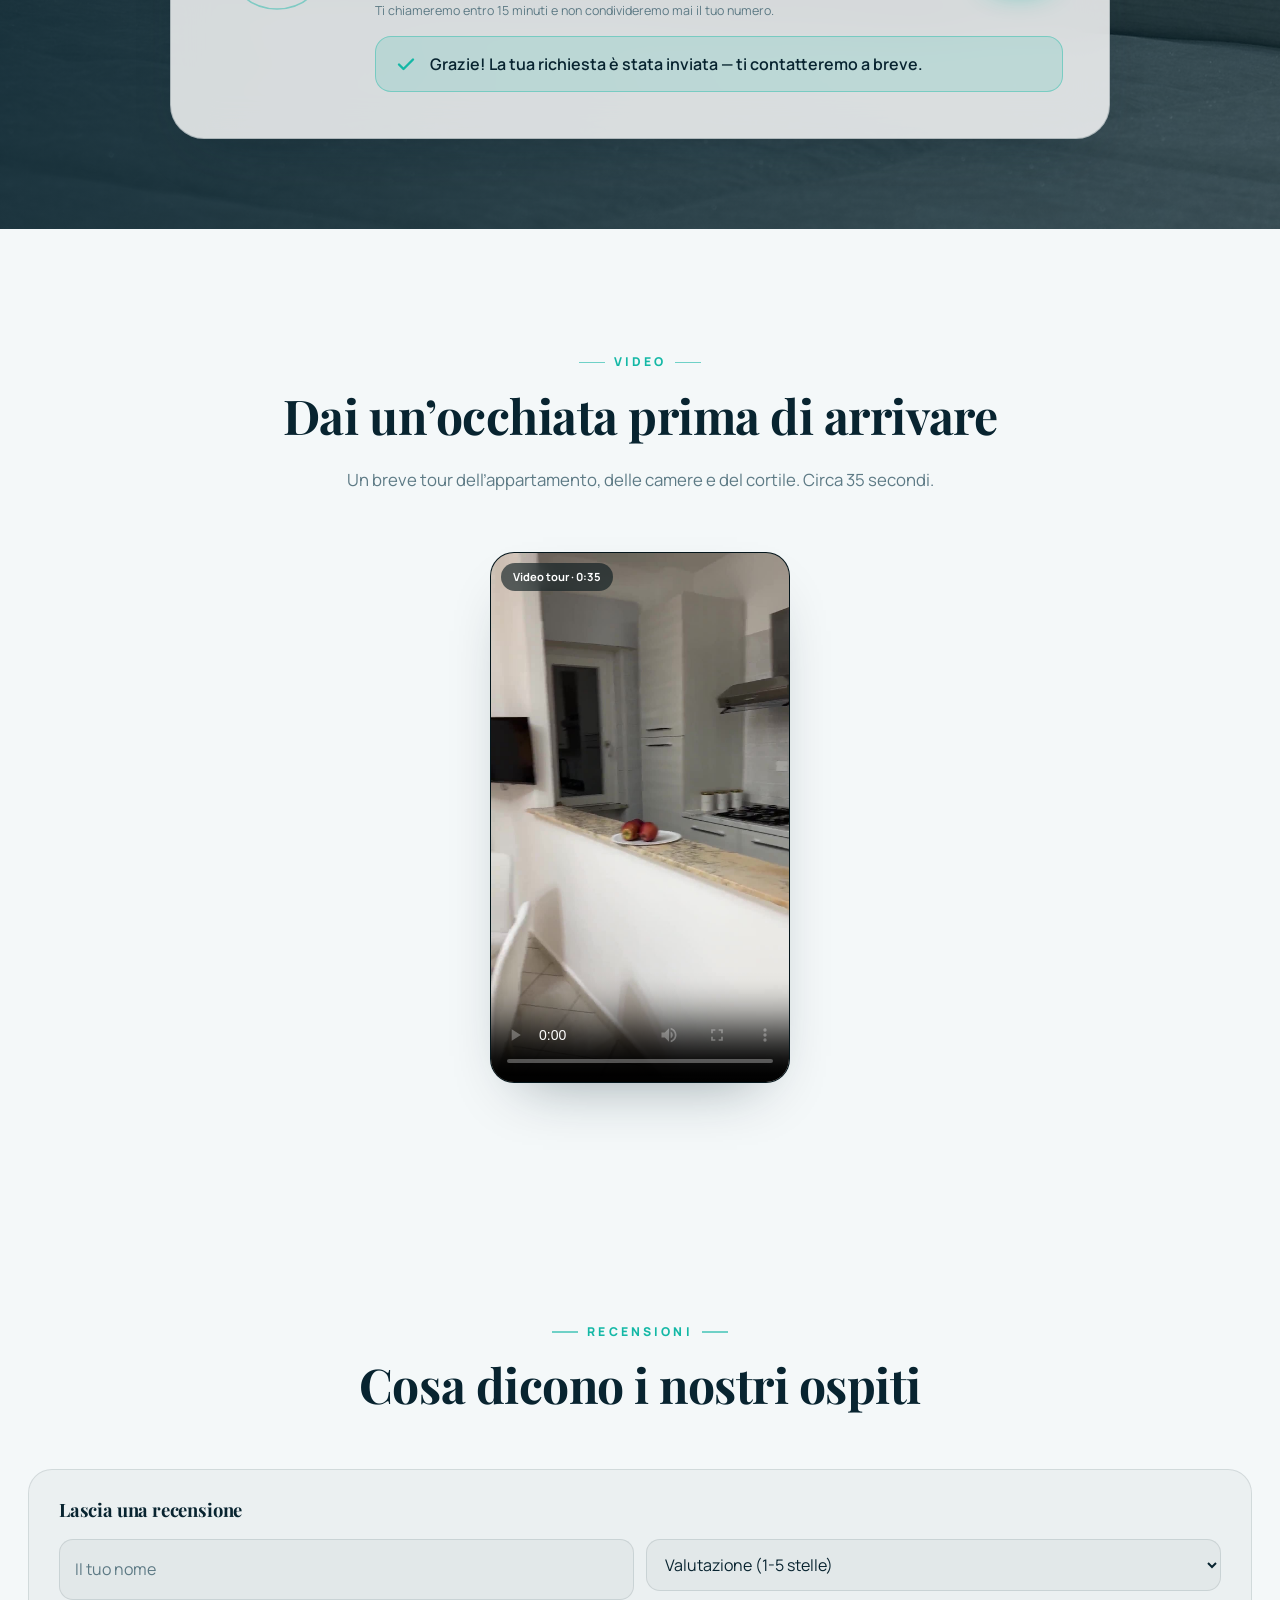
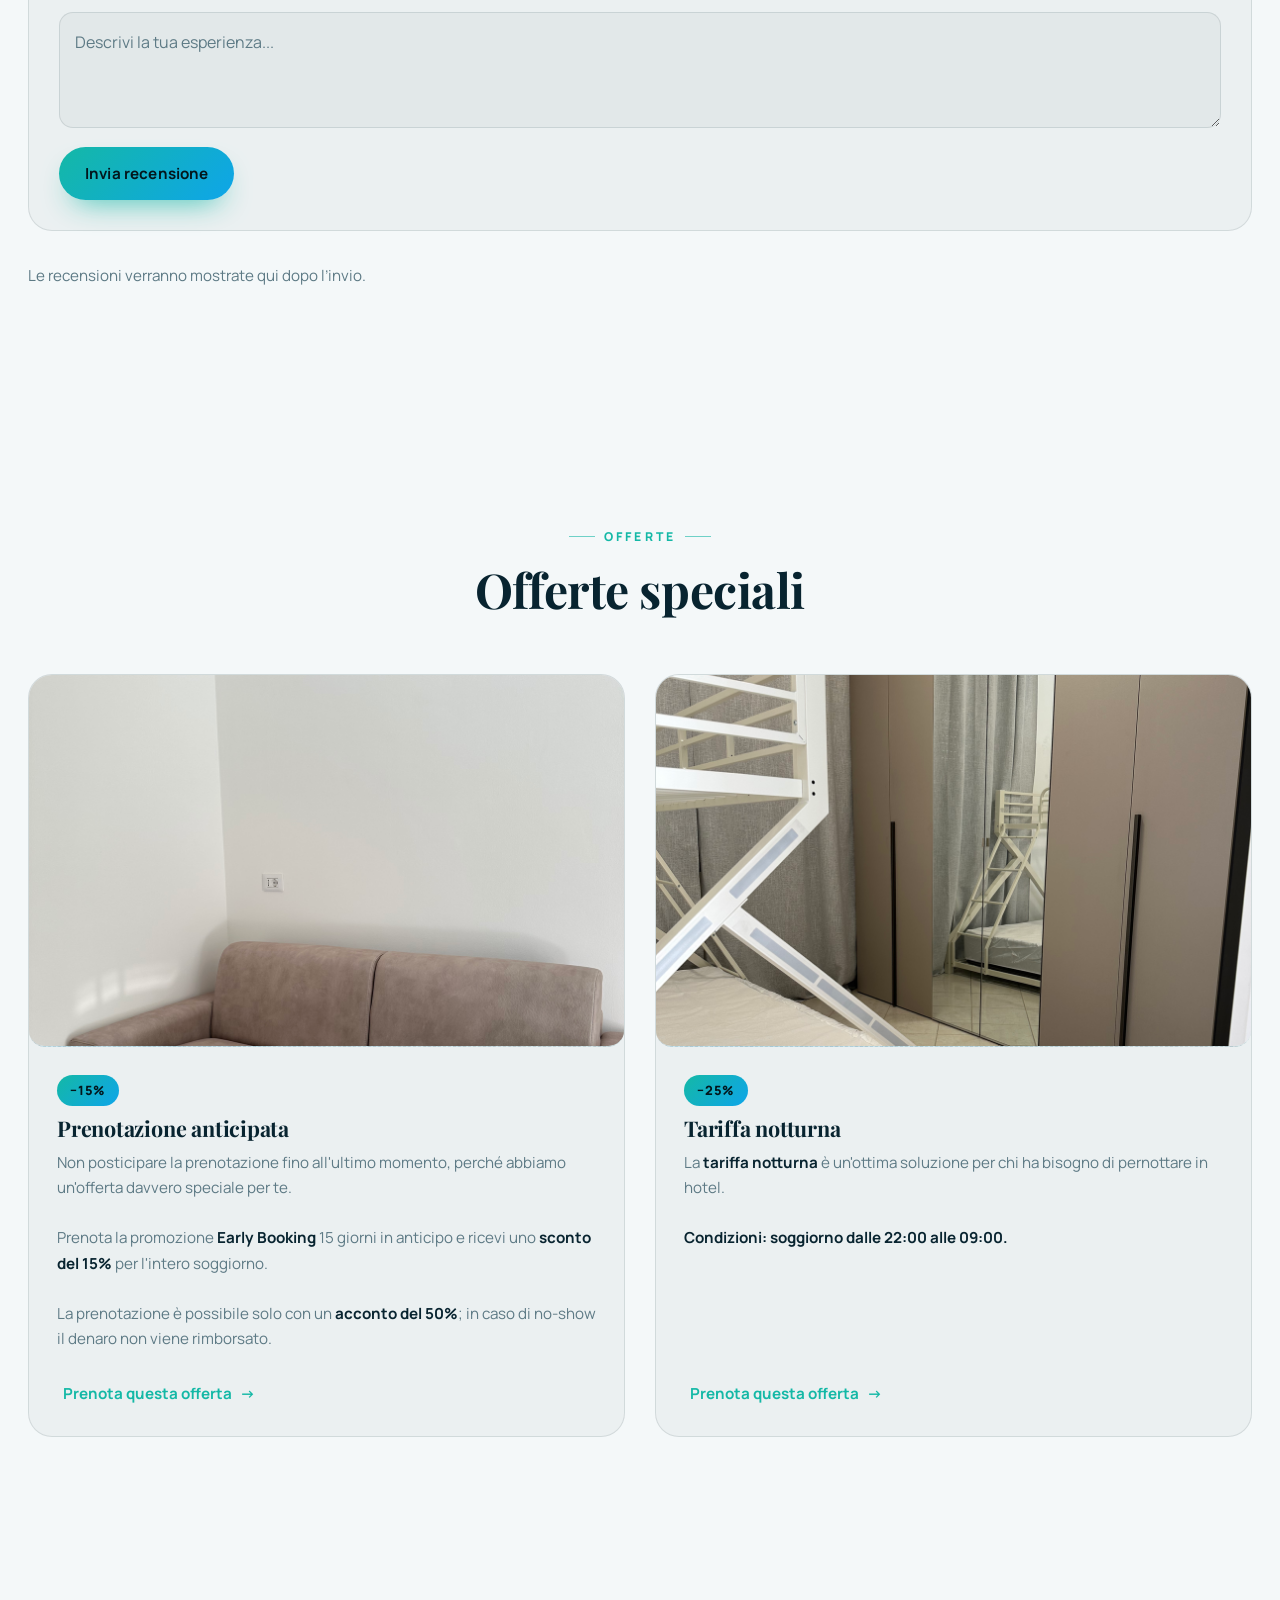
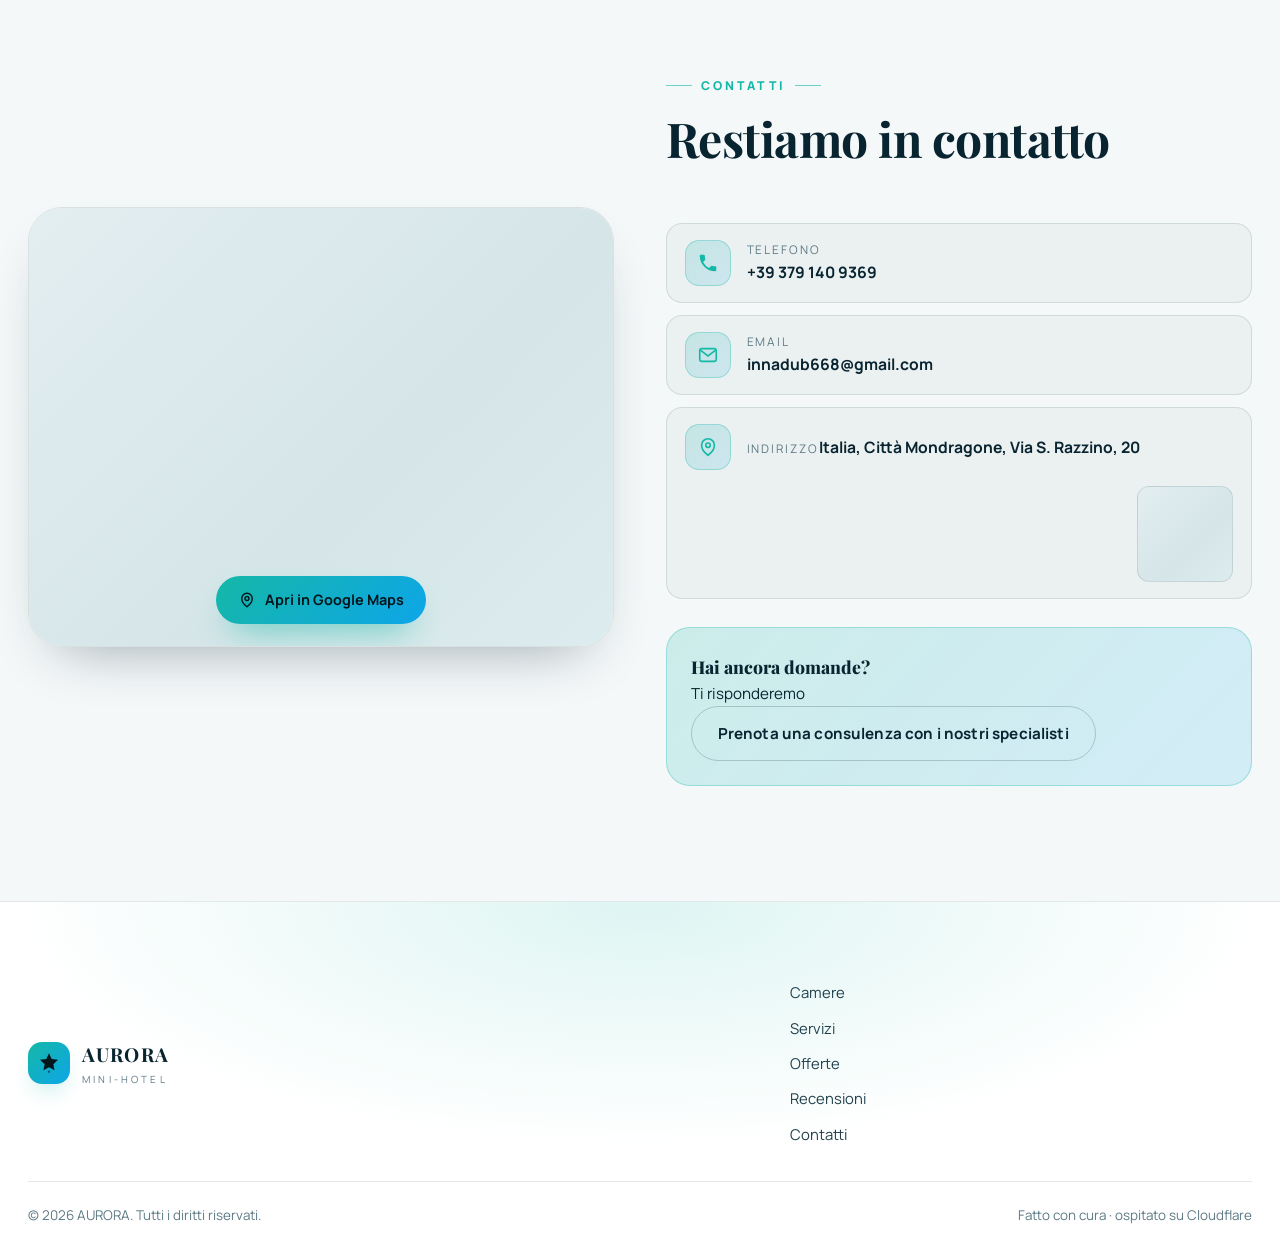
==== commit 2a2a3e30: "Add hero slideshow with 8 photos, fix social icons/up-arrow/burger alignment, offer images + texts, " ====
--- a/index.html
+++ b/index.html
@@ -106,8 +106,18 @@
   <!-- ============================== HERO ============================== -->
   <section class="hero">
     <div class="hero__bg" aria-hidden="true">
-      <img src="assets/img/hero/hero.jpg" alt="" data-ph="ph.hero:Hero background" loading="eager">
+      <div class="hero__slides" data-hero-slides>
+        <img class="hero__slide is-active" src="assets/img/hero/slide-1.jpg" alt="" loading="eager">
+        <img class="hero__slide" src="assets/img/hero/slide-2.jpg" alt="" loading="lazy">
+        <img class="hero__slide" src="assets/img/hero/slide-3.jpg" alt="" loading="lazy">
+        <img class="hero__slide" src="assets/img/hero/slide-4.jpg" alt="" loading="lazy">
+        <img class="hero__slide" src="assets/img/hero/slide-5.jpg" alt="" loading="lazy">
+        <img class="hero__slide" src="assets/img/hero/slide-6.jpg" alt="" loading="lazy">
+        <img class="hero__slide" src="assets/img/hero/slide-7.jpg" alt="" loading="lazy">
+        <img class="hero__slide" src="assets/img/hero/slide-8.jpg" alt="" loading="lazy">
+      </div>
       <div class="hero__veil"></div>
+      <div class="hero__dots" data-hero-dots></div>
     </div>
 
     <div class="container hero__in">
@@ -313,7 +323,7 @@
       <div class="offers__grid">
 
         <article class="offer" data-reveal>
-          <figure class="media ratio-16x10" data-ph="ph.offer2:Offer image"><img src="assets/img/offers/clock_image.png" alt="Early booking offer" loading="lazy"></figure>
+          <figure class="media ratio-16x10"><img src="assets/img/offers/clock_image.png" alt="Early booking offer" loading="lazy"></figure>
           <div class="offer__body">
             <span class="offer__tag" data-i18n="of.t2">&minus;15%</span>
             <h3 data-i18n="of.n2">Prenotazione anticipata</h3>
@@ -323,7 +333,7 @@
         </article>
 
         <article class="offer" data-reveal>
-          <figure class="media ratio-16x10" data-ph="ph.offer3:Offer image"><img src="assets/img/offers/sleeping.girl.png" alt="Night rate offer" loading="lazy"></figure>
+          <figure class="media ratio-16x10"><img src="assets/img/offers/sleeping_girl.png" alt="Night rate offer" loading="lazy"></figure>
           <div class="offer__body">
             <span class="offer__tag" data-i18n="of.t3">&minus;25%</span>
             <h3 data-i18n="of.n3">Tariffa notturna</h3>
--- a/assets/css/style.css
+++ b/assets/css/style.css
@@ -228,10 +228,18 @@
 [data-theme="light"] .theme-btn .i-sun{display:block}
 [data-theme="light"] .theme-btn .i-moon{display:none}
 
-.burger{display:none;flex-direction:column;gap:5px}
-.burger span{display:block;width:19px;height:2px;border-radius:2px;background:currentColor;transition:.3s var(--ease)}
+/* burger / menu toggle - always perfectly centred in its 44x44 button */
+.burger{
+  display:none;flex-direction:column;align-items:center;justify-content:center;
+  gap:5px;position:relative;padding:0;
+}
+.burger span{
+  display:block;width:19px;height:2px;flex:0 0 auto;
+  border-radius:2px;background:currentColor;
+  transition:transform .3s var(--ease),opacity .2s linear;
+}
 .nav-open .burger span:nth-child(1){transform:translateY(7px) rotate(45deg)}
-.nav-open .burger span:nth-child(2){opacity:0}
+.nav-open .burger span:nth-child(2){opacity:0;transform:scaleX(.4)}
 .nav-open .burger span:nth-child(3){transform:translateY(-7px) rotate(-45deg)}
 
 .hdr__progress{position:absolute;left:0;right:0;bottom:-1px;height:2px;background:transparent}
@@ -239,16 +247,45 @@
 
 /* ================================================================= 6. HERO */
 .hero{position:relative;min-height:clamp(620px,86vh,900px);display:flex;align-items:center;padding-block:clamp(60px,9vw,120px) clamp(90px,10vw,150px);overflow:hidden}
-.hero__bg{position:absolute;inset:0;z-index:0;background:var(--ph-base)}
-.hero__bg img{position:absolute;inset:0;width:100%;height:100%;object-fit:cover;transition:opacity .5s}
-.hero__bg img.is-missing{opacity:0}
+.hero__bg{position:absolute;inset:0;z-index:0;background:var(--ph-base);overflow:hidden}
+
+/* ---- hero slideshow: 8 images, 5s each, smooth cross-fade ---- */
+.hero__slides{position:absolute;inset:0}
+.hero__slide{
+  position:absolute;inset:0;width:100%;height:100%;
+  object-fit:cover;opacity:0;
+  transform:scale(1.06);
+  transition:opacity 1.4s ease, transform 7s ease;
+  will-change:opacity,transform;
+}
+.hero__slide.is-active{opacity:1;transform:scale(1)}
+.hero__slide.is-missing{opacity:0}
+
+/* dots */
+.hero__dots{
+  position:absolute;left:50%;bottom:96px;transform:translateX(-50%);z-index:3;
+  display:flex;align-items:center;gap:9px;
+}
+.hero__dots button{
+  width:9px;height:9px;padding:0;border-radius:50%;
+  background:rgba(255,255,255,.42);box-shadow:0 0 0 1px rgba(4,17,22,.35);
+  transition:width .35s var(--ease),background .35s;
+  cursor:pointer;
+}
+.hero__dots button.is-active{width:26px;border-radius:999px;background:var(--teal)}
+
+/* lighter veil so the photo stays clearly visible */
 .hero__veil{
   position:absolute;inset:0;
   background:
-    linear-gradient(180deg,rgba(4,17,22,.9) 0%,rgba(4,17,22,.62) 42%,rgba(4,17,22,.94) 100%),
-    linear-gradient(100deg,rgba(4,17,22,.9) 0%,rgba(4,17,22,.3) 62%,rgba(4,17,22,.55) 100%);
-}
-[data-theme="light"] .hero__veil{background:linear-gradient(180deg,rgba(8,36,48,.82),rgba(8,36,48,.45) 45%,rgba(8,36,48,.9))}
+    linear-gradient(180deg,rgba(4,17,22,.72) 0%,rgba(4,17,22,.30) 38%,rgba(4,17,22,.72) 100%),
+    linear-gradient(100deg,rgba(4,17,22,.72) 0%,rgba(4,17,22,.08) 58%,rgba(4,17,22,.30) 100%);
+}
+[data-theme="light"] .hero__veil{
+  background:
+    linear-gradient(180deg,rgba(8,36,48,.62) 0%,rgba(8,36,48,.22) 38%,rgba(8,36,48,.66) 100%),
+    linear-gradient(100deg,rgba(8,36,48,.62) 0%,rgba(8,36,48,.06) 58%,rgba(8,36,48,.26) 100%);
+}
 .hero__in{position:relative;z-index:2;display:grid;grid-template-columns:1.15fr .85fr;gap:clamp(28px,4vw,60px);align-items:center}
 
 .pills{
@@ -319,6 +356,10 @@
 .media>img{position:absolute;inset:0;width:100%;height:100%;object-fit:cover;color:transparent;font-size:0;transition:opacity .5s,transform .8s var(--ease)}
 .media>img.is-missing{opacity:0}
 .media>img + .ph-ico{position:relative}
+
+/* once a real image is present, drop the dashed frame + placeholder chrome */
+.media.has-img{border-style:solid;border-color:var(--line)}
+.media.has-img::before,.media.has-img::after{display:none}
 .ratio-4x3{aspect-ratio:4/3}
 .ratio-9x16{aspect-ratio:9/16}
 .ratio-16x9{aspect-ratio:16/9}
@@ -686,8 +727,9 @@
 .ftr__bot p{margin:0}
 
 /* ================================================= floating buttons & MODAL */
+/* stack order bottom -> top:  chat (left)  |  to-top  |  social (viber, whatsapp) */
 .to-top{
-  position:fixed;right:22px;bottom:100px;z-index:90;width:48px;height:48px;border-radius:50%;
+  position:fixed;right:22px;bottom:22px;z-index:90;width:48px;height:48px;border-radius:50%;
   display:grid;place-items:center;color:#03161c;background:var(--grad);
   box-shadow:0 16px 34px -16px rgba(20,184,166,1);
   opacity:0;visibility:hidden;transform:translateY(16px) scale(.85);
@@ -780,7 +822,8 @@
   .hero__stats{gap:20px}
   .chat__txt{position:absolute;width:1px;height:1px;padding:0;margin:-1px;overflow:hidden;clip:rect(0 0 0 0);clip-path:inset(50%);white-space:nowrap}
   .chat{padding:11px}
-  .to-top{right:16px;bottom:88px}
+  .to-top{right:16px;bottom:82px}
+  .social-float{right:16px;bottom:142px}
   .slider__nav{width:40px;height:40px;margin-top:-20px}
   .room__foot{flex-direction:column;align-items:stretch}
   .room__foot .btn{width:100%}
@@ -788,7 +831,7 @@
 }
 
 .social-float{
-  position:fixed;right:22px;bottom:120px;z-index:90;
+  position:fixed;right:22px;bottom:82px;z-index:90;
   display:flex;flex-direction:column;align-items:center;gap:12px;
 }
 .social-btn{
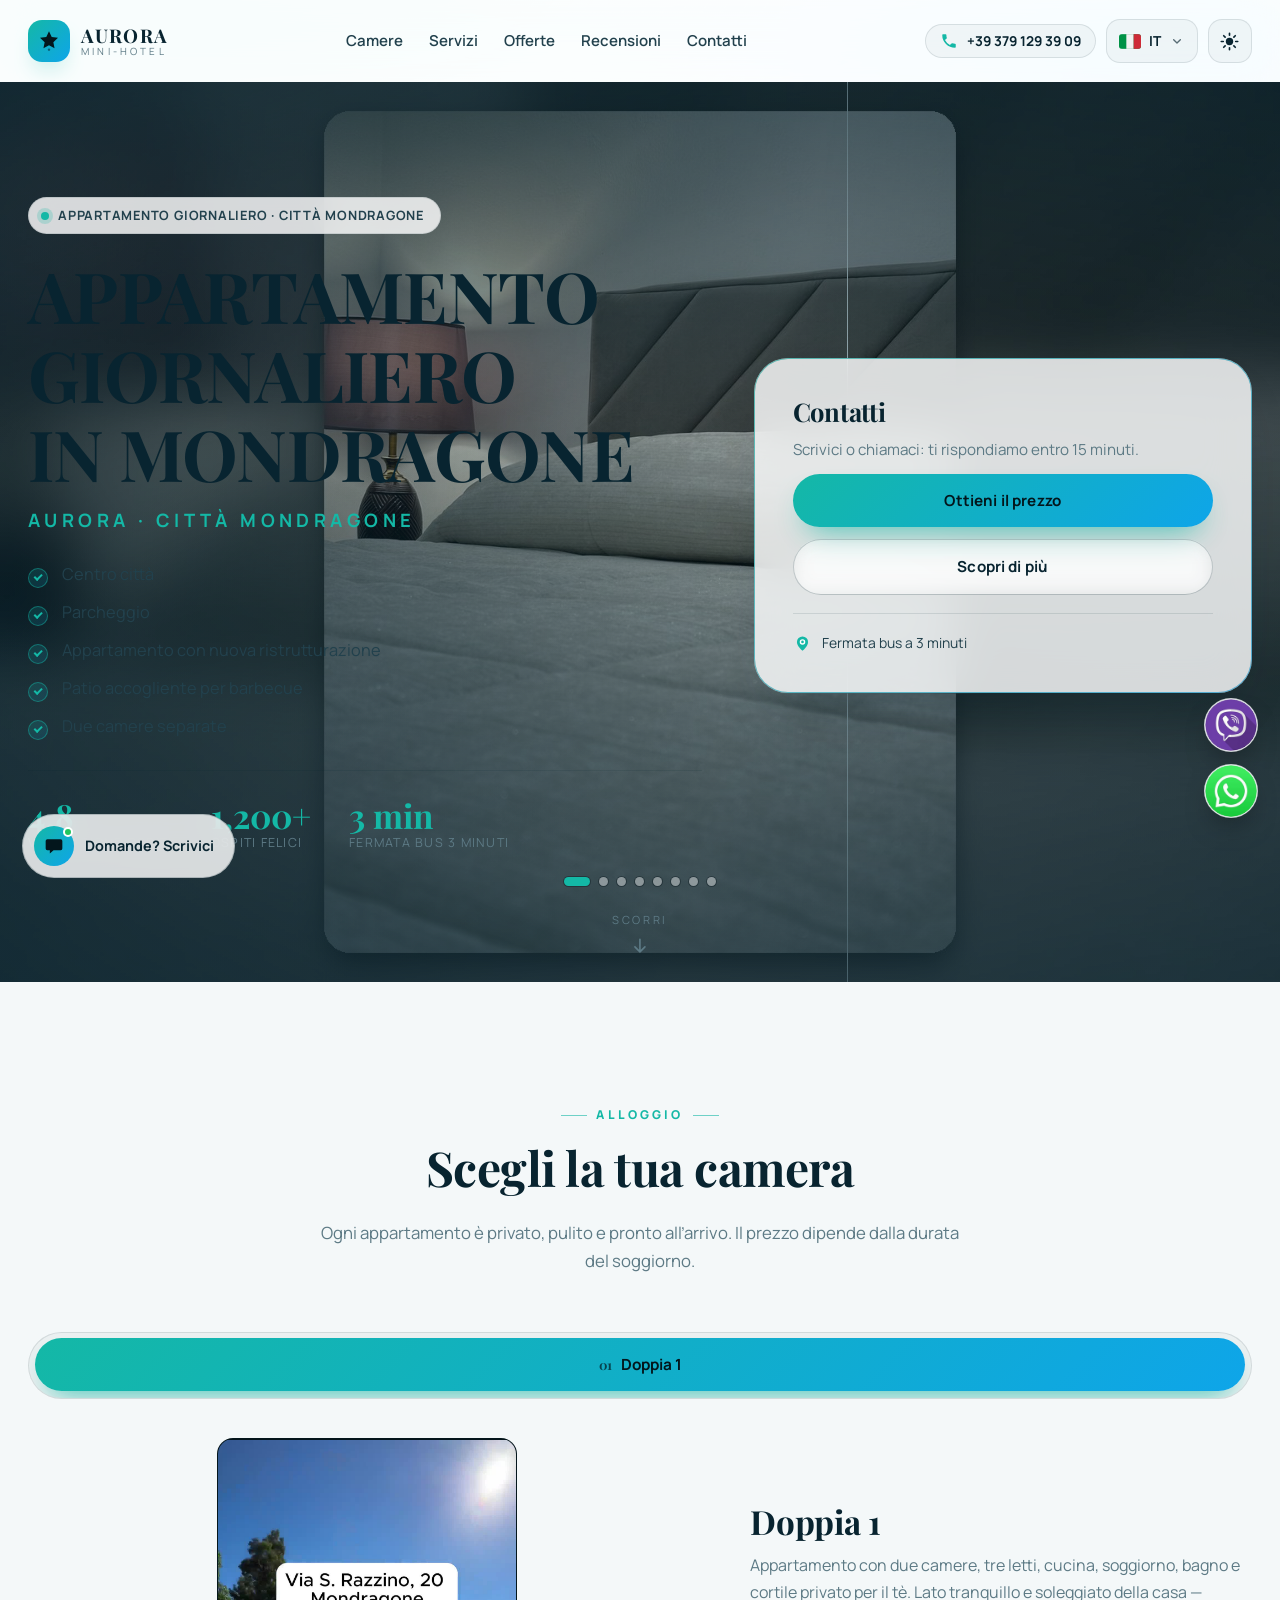
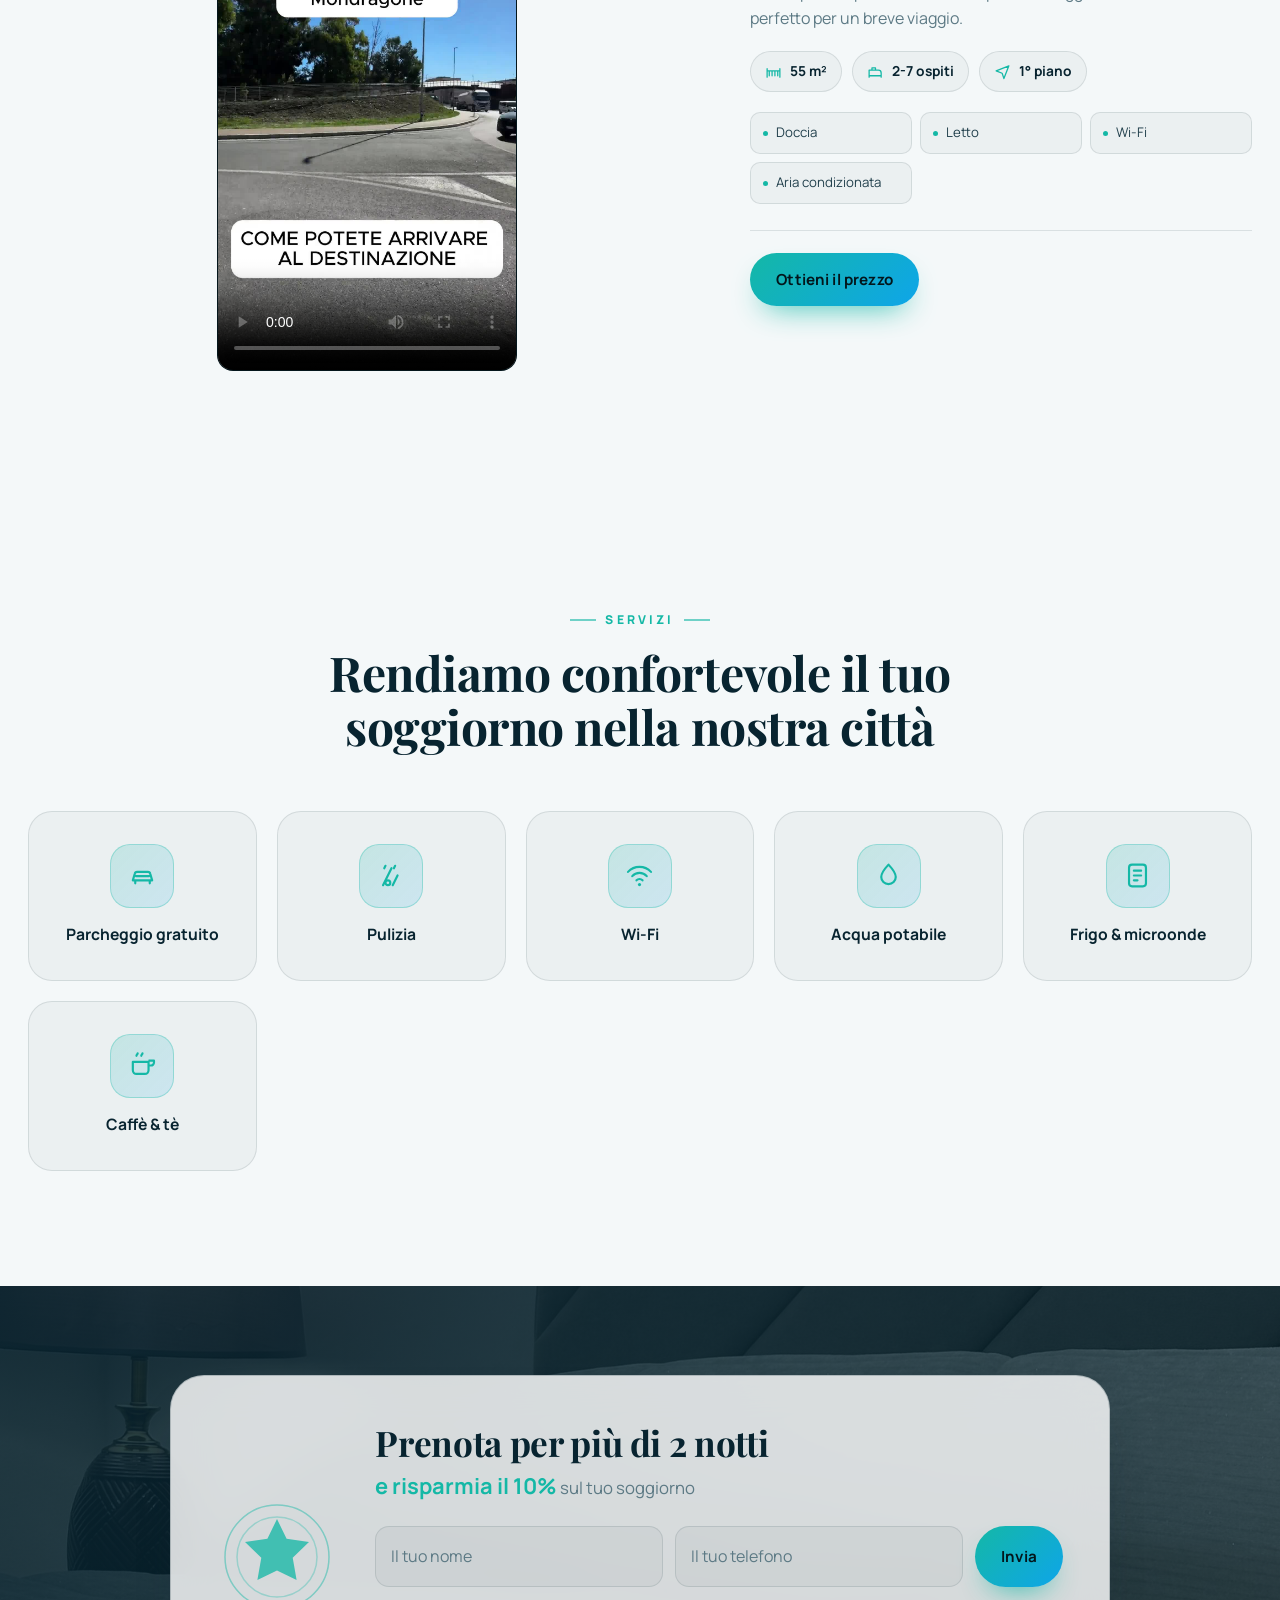
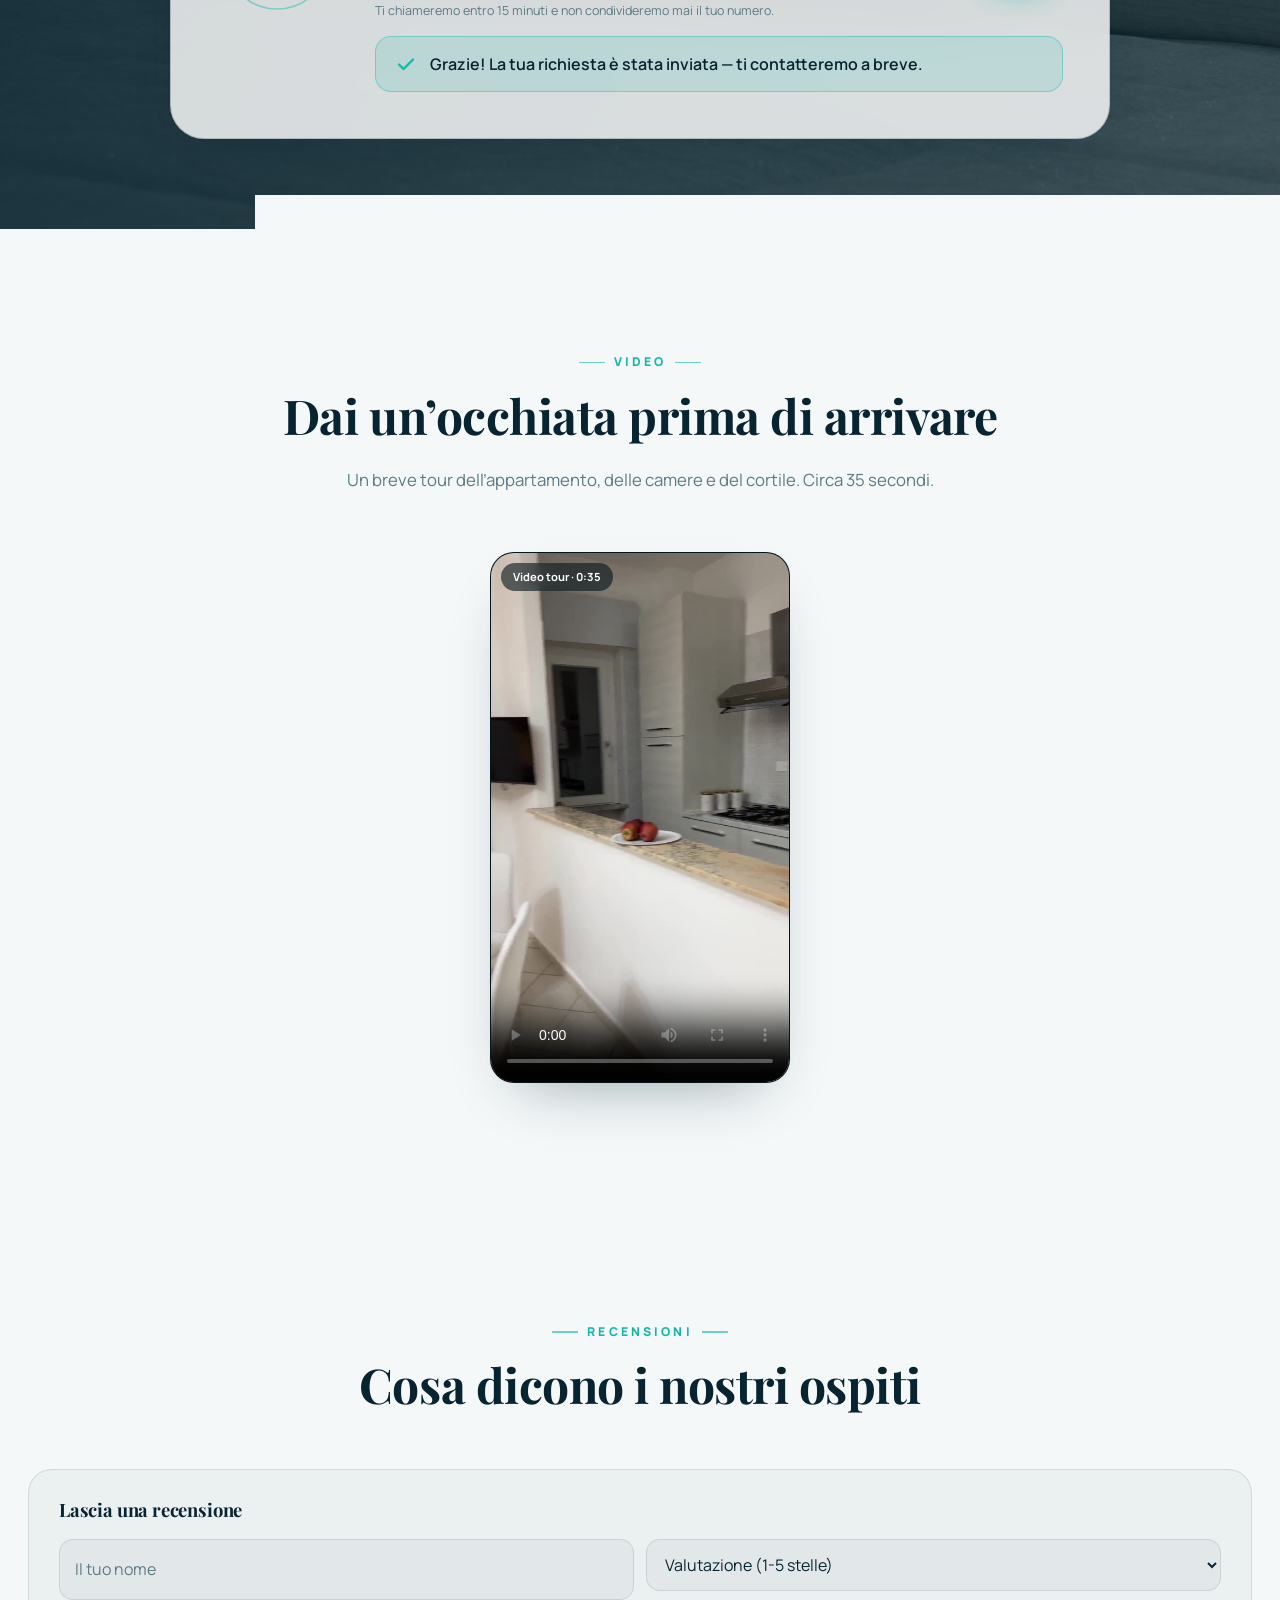
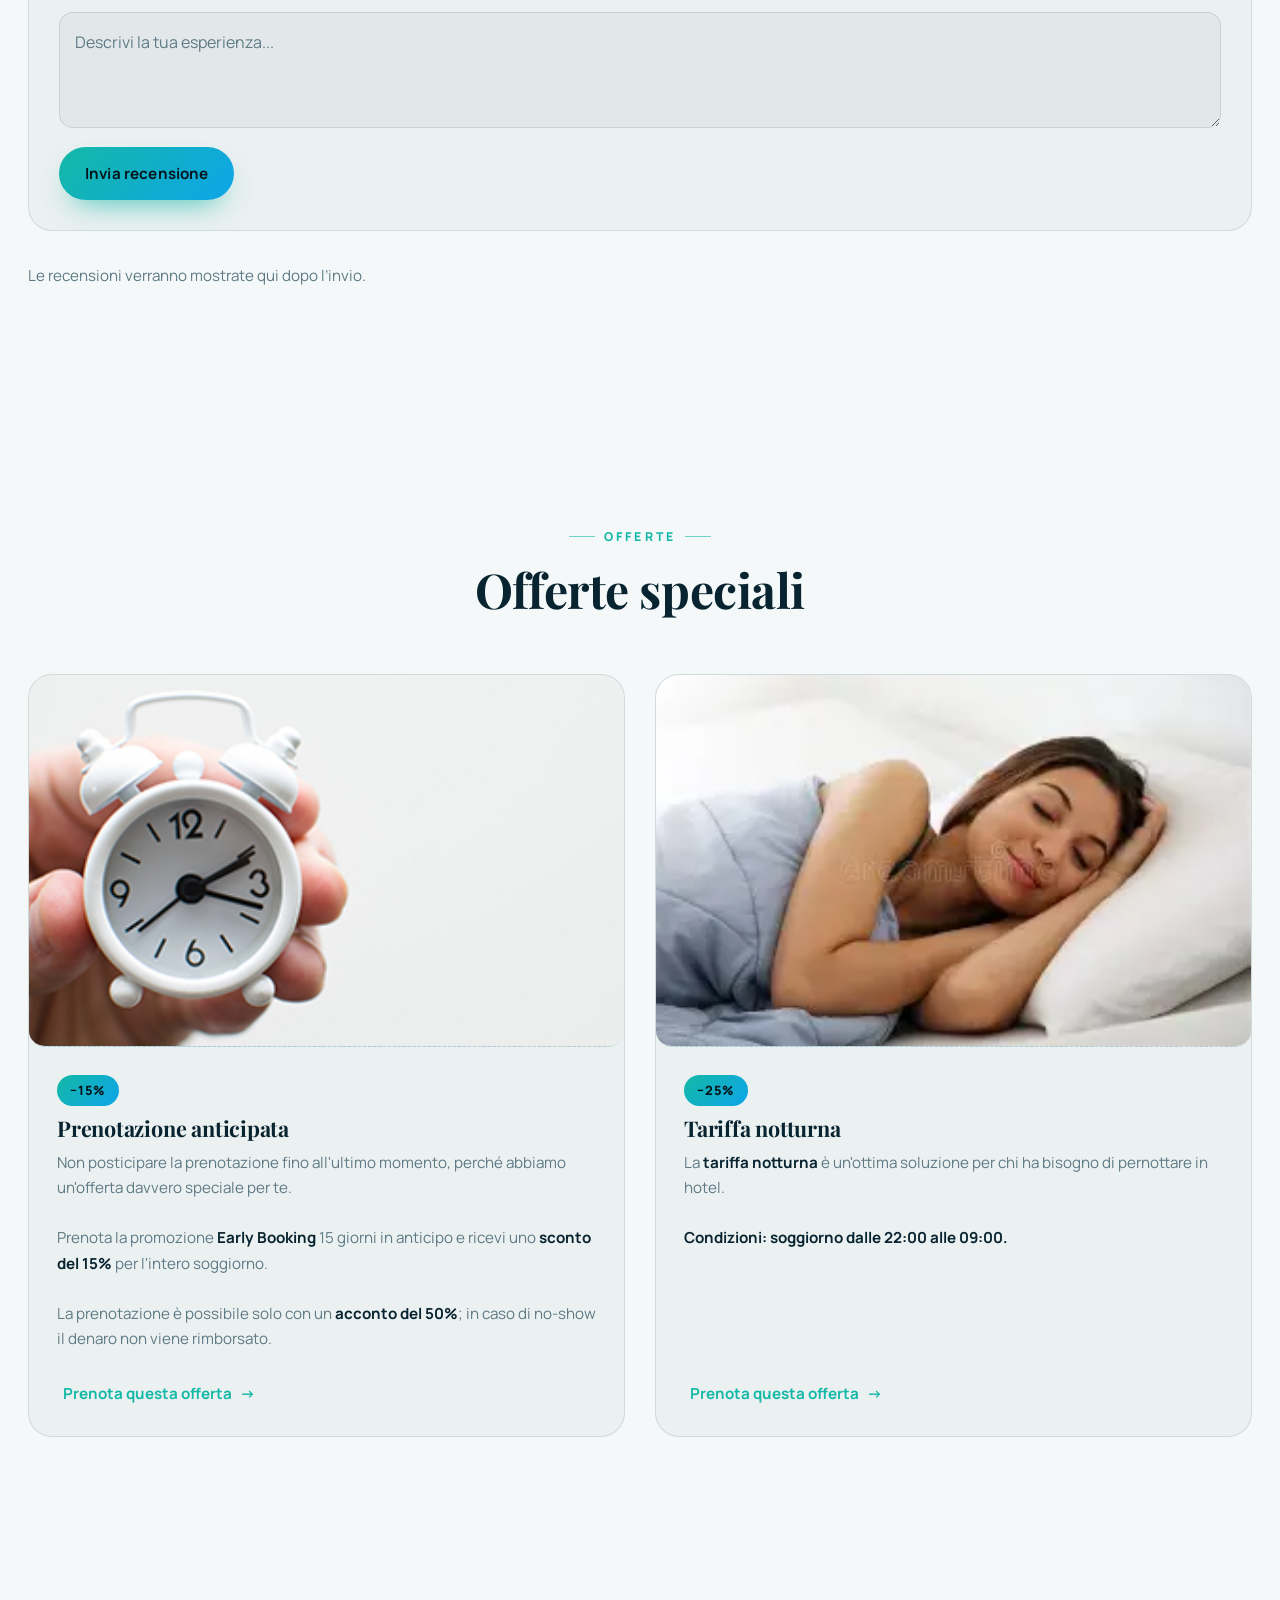
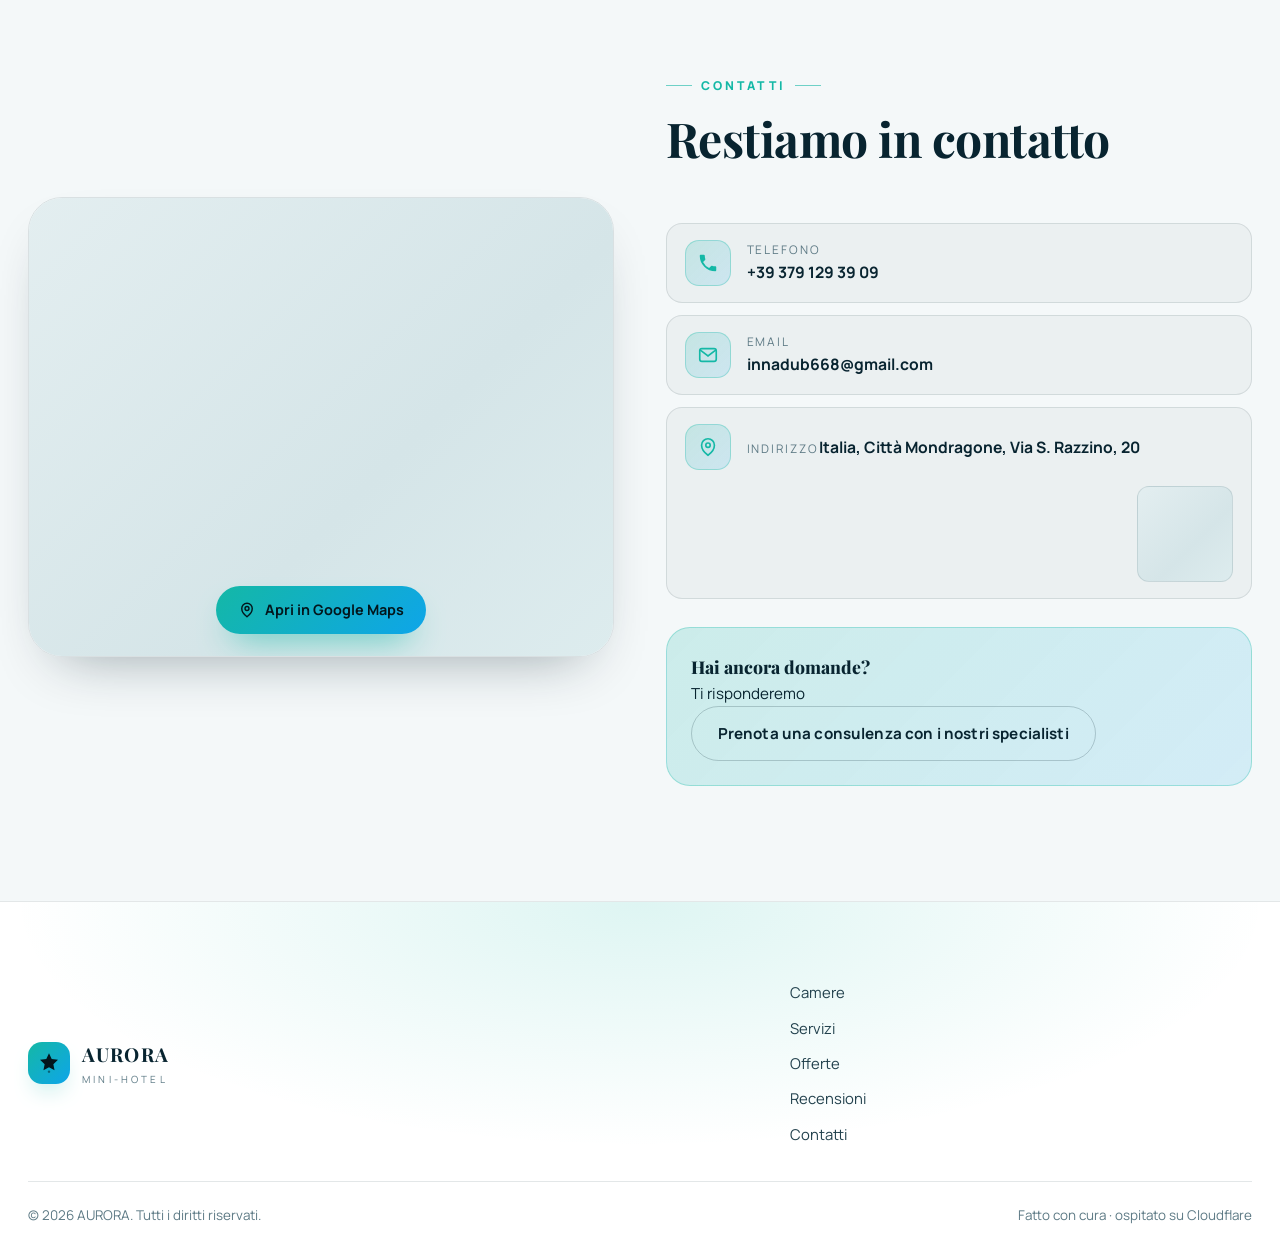
==== commit d0c2ec88: "Show full photos in hero (blurred backdrop), add portrait slides for mobile, fix mobile layout/zoom," ====
--- a/index.html
+++ b/index.html
@@ -2,7 +2,7 @@
 <html lang="it" data-theme="dark">
 <head>
 <meta charset="utf-8">
-<meta name="viewport" content="width=device-width, initial-scale=1, viewport-fit=cover">
+<meta name="viewport" content="width=device-width, initial-scale=1, maximum-scale=1, user-scalable=no, viewport-fit=cover">
 <title>Aurora &mdash; Appartamento giornaliero a Citt&agrave; Mondragone</title>
 <meta name="description" content="Appartamento giornaliero a Citt&agrave; Mondragone: due camere separate, cucina, soggiorno, bagno e cortile privato per il t&egrave;.">
 <meta name="theme-color" content="#071a22">
@@ -65,9 +65,9 @@
     </nav>
 
     <div class="hdr__right">
-      <a class="hdr__tel" href="tel:+393791409369" onclick="navigator.clipboard.writeText('+39 379 140 9369'); return false;">
+      <a class="hdr__tel" href="tel:+393791293909" onclick="navigator.clipboard.writeText('+39 379 129 39 09'); return false;">
         <svg viewBox="0 0 24 24" aria-hidden="true"><path d="M6.6 10.8a15 15 0 006.6 6.6l2.2-2.2a1 1 0 011-.25 11.4 11.4 0 003.6.58 1 1 0 011 1V20a1 1 0 01-1 1A17 17 0 013 4a1 1 0 011-1h3.5a1 1 0 011 1c0 1.25.2 2.46.57 3.6a1 1 0 01-.25 1l-2.2 2.2z" fill="currentColor"/></svg>
-        <span><b data-i18n="header.phone1">+39 379 140 9369</b></span>
+        <span><b data-i18n="header.phone1">+39 379 129 39 09</b></span>
       </a>
 
       <!-- LANGUAGE DROPDOWN -->
@@ -107,14 +107,38 @@
   <section class="hero">
     <div class="hero__bg" aria-hidden="true">
       <div class="hero__slides" data-hero-slides>
-        <img class="hero__slide is-active" src="assets/img/hero/slide-1.jpg" alt="" loading="eager">
-        <img class="hero__slide" src="assets/img/hero/slide-2.jpg" alt="" loading="lazy">
-        <img class="hero__slide" src="assets/img/hero/slide-3.jpg" alt="" loading="lazy">
-        <img class="hero__slide" src="assets/img/hero/slide-4.jpg" alt="" loading="lazy">
-        <img class="hero__slide" src="assets/img/hero/slide-5.jpg" alt="" loading="lazy">
-        <img class="hero__slide" src="assets/img/hero/slide-6.jpg" alt="" loading="lazy">
-        <img class="hero__slide" src="assets/img/hero/slide-7.jpg" alt="" loading="lazy">
-        <img class="hero__slide" src="assets/img/hero/slide-8.jpg" alt="" loading="lazy">
+        <picture class="hero__slide is-active">
+          <source media="(max-width:760px)" srcset="assets/img/hero/slide-1-m.jpg">
+          <img src="assets/img/hero/slide-1.jpg" alt="" loading="eager">
+        </picture>
+        <picture class="hero__slide">
+          <source media="(max-width:760px)" srcset="assets/img/hero/slide-2-m.jpg">
+          <img src="assets/img/hero/slide-2.jpg" alt="" loading="lazy">
+        </picture>
+        <picture class="hero__slide">
+          <source media="(max-width:760px)" srcset="assets/img/hero/slide-3-m.jpg">
+          <img src="assets/img/hero/slide-3.jpg" alt="" loading="lazy">
+        </picture>
+        <picture class="hero__slide">
+          <source media="(max-width:760px)" srcset="assets/img/hero/slide-4-m.jpg">
+          <img src="assets/img/hero/slide-4.jpg" alt="" loading="lazy">
+        </picture>
+        <picture class="hero__slide">
+          <source media="(max-width:760px)" srcset="assets/img/hero/slide-5-m.jpg">
+          <img src="assets/img/hero/slide-5.jpg" alt="" loading="lazy">
+        </picture>
+        <picture class="hero__slide">
+          <source media="(max-width:760px)" srcset="assets/img/hero/slide-6-m.jpg">
+          <img src="assets/img/hero/slide-6.jpg" alt="" loading="lazy">
+        </picture>
+        <picture class="hero__slide">
+          <source media="(max-width:760px)" srcset="assets/img/hero/slide-7-m.jpg">
+          <img src="assets/img/hero/slide-7.jpg" alt="" loading="lazy">
+        </picture>
+        <picture class="hero__slide">
+          <source media="(max-width:760px)" srcset="assets/img/hero/slide-8-m.jpg">
+          <img src="assets/img/hero/slide-8.jpg" alt="" loading="lazy">
+        </picture>
       </div>
       <div class="hero__veil"></div>
       <div class="hero__dots" data-hero-dots></div>
@@ -126,11 +150,11 @@
         <h1 class="hero__title" data-i18n="hero.title">APPARTAMENTO GIORNALIERO IN MONDRAGONE</h1>
         <p class="hero__sub hero__subtitle" data-i18n="hero.kicker">Aurora &middot; Citt&agrave; Mondragone</p>
         <ul class="hero__list">
-          <li data-i18n="hero.i1">- Centro citt&agrave;</li>
-          <li data-i18n="hero.i2">- Parcheggio</li>
-          <li data-i18n="hero.i3">- Appartamento con nuova ristrutturazione</li>
-          <li data-i18n="hero.i4">- Patio accogliente per barbecue</li>
-          <li data-i18n="hero.i5">- Due camere separate</li>
+          <li data-i18n="hero.i1">Centro citt&agrave;</li>
+          <li data-i18n="hero.i2">Parcheggio</li>
+          <li data-i18n="hero.i3">Appartamento con nuova ristrutturazione</li>
+          <li data-i18n="hero.i4">Patio accogliente per barbecue</li>
+          <li data-i18n="hero.i5">Due camere separate</li>
         </ul>
         <div class="hero__stats">
           <div><b data-count="4.8" data-dec="1">0</b><span data-i18n="hero.stat1">valutazione ospiti</span></div>
@@ -364,9 +388,9 @@
           </header>
 
           <div class="ct-list">
-            <a class="ct" href="tel:+393791409369" onclick="navigator.clipboard.writeText('+39 379 140 9369'); return false;">
+            <a class="ct" href="tel:+393791293909" onclick="navigator.clipboard.writeText('+39 379 129 39 09'); return false;">
               <span class="ct__ico"><svg viewBox="0 0 24 24" aria-hidden="true"><path d="M6.6 10.8a15 15 0 006.6 6.6l2.2-2.2a1 1 0 011-.25 11.4 11.4 0 003.6.58 1 1 0 011 1V20a1 1 0 01-1 1A17 17 0 013 4a1 1 0 011-1h3.5a1 1 0 011 1c0 1.25.2 2.46.57 3.6a1 1 0 01-.25 1l-2.2 2.2z" fill="currentColor"/></svg></span>
-              <span><i data-i18n="ct.phoneLbl">Telefono</i><b>+39 379 140 9369</b></span>
+              <span><i data-i18n="ct.phoneLbl">Telefono</i><b>+39 379 129 39 09</b></span>
             </a>
             <a class="ct" href="mailto:innadub668@gmail.com">
               <span class="ct__ico"><svg viewBox="0 0 24 24" aria-hidden="true"><rect x="3" y="5" width="18" height="14" rx="2.4" fill="none" stroke="currentColor" stroke-width="1.8"/><path d="M4 7l8 6 8-6" fill="none" stroke="currentColor" stroke-width="1.8" stroke-linecap="round"/></svg></span>
@@ -435,10 +459,10 @@
 
 <!-- Social buttons -->
 <div class="social-float" aria-label="Social links">
-  <a href="viber://chat?number=%2B393791409369" class="social-btn" aria-label="Viber" target="_blank" rel="noopener">
+  <a href="viber://chat?number=%2B393791293909" class="social-btn" aria-label="Viber" target="_blank" rel="noopener">
     <span class="social-btn__icon"><img src="assets/img/Viber.png" alt="Viber"></span>
   </a>
-  <a href="https://wa.me/393791409369" class="social-btn" aria-label="WhatsApp" target="_blank" rel="noopener">
+  <a href="https://wa.me/393791293909" class="social-btn" aria-label="WhatsApp" target="_blank" rel="noopener">
     <span class="social-btn__icon"><img src="assets/img/WhatsApp.png" alt="WhatsApp"></span>
   </a>
 </div>
--- a/assets/css/style.css
+++ b/assets/css/style.css
@@ -253,10 +253,13 @@
 .hero__slides{position:absolute;inset:0}
 .hero__slide{
   position:absolute;inset:0;width:100%;height:100%;
-  object-fit:cover;opacity:0;
-  transform:scale(1.06);
+  display:block;opacity:0;
+  transform:scale(1.02);
   transition:opacity 1.4s ease, transform 7s ease;
   will-change:opacity,transform;
+}
+.hero__slide>img{
+  width:100%;height:100%;object-fit:cover;display:block;
 }
 .hero__slide.is-active{opacity:1;transform:scale(1)}
 .hero__slide.is-missing{opacity:0}
@@ -267,10 +270,15 @@
   display:flex;align-items:center;gap:9px;
 }
 .hero__dots button{
+  position:relative;
   width:9px;height:9px;padding:0;border-radius:50%;
   background:rgba(255,255,255,.42);box-shadow:0 0 0 1px rgba(4,17,22,.35);
   transition:width .35s var(--ease),background .35s;
   cursor:pointer;
+}
+/* expand the clickable area without changing the visual size */
+.hero__dots button::before{
+  content:"";position:absolute;inset:-12px;border-radius:50%;
 }
 .hero__dots button.is-active{width:26px;border-radius:999px;background:var(--teal)}
 
@@ -669,7 +677,12 @@
 
 /* ============================================================= 10e. CONTACTS */
 .contacts__in{display:grid;grid-template-columns:1fr 1fr;gap:clamp(28px,4vw,64px);align-items:center}
-.map{position:relative;border-radius:var(--r-xl);overflow:hidden;border:1px solid var(--line);box-shadow:var(--shadow);aspect-ratio:4/3;min-height:340px}
+.contacts__in>*{min-width:0}
+.map{
+  position:relative;border-radius:var(--r-xl);overflow:hidden;
+  border:1px solid var(--line);box-shadow:var(--shadow);
+  width:100%;height:clamp(300px,42vw,460px);
+}
 .map .media{border:0;border-radius:0}
 .map__open{
   position:absolute;left:50%;bottom:22px;transform:translateX(-50%);
@@ -806,13 +819,15 @@
   .nav-open .nav{opacity:1;visibility:visible;transform:none;transition:opacity .3s,transform .3s var(--ease),visibility 0s}
   .nav a{padding:15px 4px;font-size:1.02rem;border-bottom:1px solid var(--line)}
   .burger{display:flex}
-  .hdr__in{justify-content:space-between}
-  .brand{margin-right:auto}
+  .hdr__in{justify-content:space-between;gap:8px}
+  .brand{margin-right:auto;min-width:0}
+  .brand__txt{min-width:0}
+  .brand__name{font-size:1.05rem}
   .slider--reviews .slider__track>*{flex-basis:100%;--per:1}
   .badge{max-width:320px}
 }
 @media (max-width:640px){
-  :root{--pad:16px}
+  :root{--pad:16px;--hdr-h:64px}
   body{font-size:15px}
   .hdr__tel{display:none}
   .lang__cur{display:none}
@@ -830,6 +845,162 @@
   .aw-stats{gap:20px}
 }
 
+/* ------------------------------------------------------------- MOBILE ONLY
+   Everything below only applies to phones / small tablets.            */
+@media (max-width:760px){
+  /* --- nothing may ever push the page sideways ------------------- */
+  html,body{max-width:100%;overflow-x:clip}
+  body{overflow-x:hidden}
+  .container{width:100%;max-width:100%}
+  section,.hero,.ftr,.promo,.contacts,.rooms,.reviews,.offers,.tour,.amenities{overflow-x:clip}
+  img,video,iframe{max-width:100%}
+
+  /* --- header: compact, nothing overflows ----------------------- */
+  .hdr__in{height:var(--hdr-h);gap:6px}
+  .brand__mark{width:36px;height:36px;border-radius:11px}
+  .brand__mark svg{width:20px;height:20px}
+  .brand__name{font-size:1rem;letter-spacing:.04em}
+  .brand__sub{font-size:.54rem;letter-spacing:.22em}
+  .icon-btn{width:38px;height:38px;border-radius:11px}
+  .icon-btn svg{width:19px;height:19px}
+  .lang__btn{height:38px;padding:0 8px;gap:6px}
+  .flag{width:19px;height:13px}
+  .hdr__right{gap:6px}
+
+  /* --- hero ------------------------------------------------------ */
+  .hero{min-height:auto;padding-block:calc(var(--hdr-h) + 26px) 92px}
+  /* portrait slides are pre-composed, so show them whole */
+  .hero__slide>img{object-fit:cover}
+  .hero__title{font-size:clamp(1.55rem,7.4vw,2.1rem);line-height:1.14;margin-bottom:8px}
+  .hero__subtitle{font-size:.95rem!important;letter-spacing:.08em!important;margin-bottom:16px!important}
+  .pills{font-size:.6rem;padding:6px 12px 6px 9px;margin-bottom:16px;max-width:100%;gap:7px;letter-spacing:.04em}
+  .pills i{width:6px;height:6px;box-shadow:0 0 0 3px rgba(20,184,166,.22)}
+  .pills span{overflow:hidden;text-overflow:ellipsis;white-space:nowrap}
+  .hero__list{gap:8px;margin-bottom:22px}
+  .hero__list li{font-size:.92rem;padding-left:28px}
+  .hero__list li::before{width:17px;height:17px}
+  .hero__list li::after{top:calc(.42em + 5px);width:7px;height:4px}
+  .hero__stats{gap:14px;padding-top:18px}
+  .hero__stats b{font-size:1.35rem}
+  .hero__stats span{font-size:.66rem;letter-spacing:.07em}
+  .hero__card{padding:22px;border-radius:26px}
+  .hero__card h2{font-size:1.3rem}
+  .hero__card p{font-size:.9rem}
+  .hero__card .btn{padding:13px 18px;font-size:.9rem}
+  .hero__cardmeta li{font-size:.82rem}
+  .hero__scroll{bottom:14px;font-size:.62rem}
+  .hero__dots{bottom:56px;gap:4px}
+  .hero__dots button{width:9px;height:9px;box-shadow:0 0 0 4px rgba(4,17,22,.3)}
+  .hero__dots button::before{inset:-10px}
+  .hero__dots button.is-active{width:24px}
+
+  /* --- sections -------------------------------------------------- */
+  .section{padding-block:clamp(46px,11vw,72px)}
+  .sec-head{margin-bottom:clamp(24px,6vw,34px)}
+  .sec-head__label{font-size:.66rem;letter-spacing:.2em;margin-bottom:10px}
+  .sec-title{font-size:clamp(1.55rem,7.2vw,2rem)}
+  .sec-lead{font-size:.95rem;line-height:1.6}
+
+  /* --- rooms ----------------------------------------------------- */
+  .room{gap:20px}
+  .room__info h3{font-size:1.6rem}
+  .room__info>p{font-size:.94rem}
+  .room__meta{gap:8px;margin:16px 0}
+  .room__meta span{font-size:.78rem;padding:7px 11px}
+  .chips{grid-template-columns:repeat(auto-fill,minmax(104px,1fr));gap:7px;margin-bottom:20px}
+  .chips li{font-size:.76rem;padding:8px 10px}
+  .video-wrapper,.video--v{width:min(260px,100%)}
+  .video--v{max-height:min(52vh,440px)}
+  .video__frame{max-height:min(52vh,440px)}
+
+  /* --- amenities ------------------------------------------------- */
+  .am-grid{grid-template-columns:repeat(auto-fit,minmax(140px,1fr));gap:10px}
+  .am{padding:18px 12px;gap:10px;border-radius:20px}
+  .am__ico{width:50px;height:50px;border-radius:16px}
+  .am__ico svg{width:24px;height:24px}
+  .am b{font-size:.84rem}
+
+  /* --- promo / forms --------------------------------------------- */
+  .promo{padding-block:clamp(36px,9vw,60px)}
+  .promo__card{padding:22px;border-radius:26px}
+  .promo__body h2{font-size:1.4rem}
+  .promo__sub{font-size:.95rem;margin-bottom:16px}
+  .lead-form{flex-direction:column}
+  .lead-form .field{flex:1 1 auto;width:100%}
+  .lead-form .btn{width:100%}
+  .field input,.field textarea{padding:20px 14px 9px}
+  .field label{top:15px}
+
+  /* --- video tour ------------------------------------------------ */
+  .video{border-radius:24px}
+  .video__chip{font-size:.68rem;padding:5px 11px}
+
+  /* --- reviews --------------------------------------------------- */
+  .rev-form{padding:18px;border-radius:20px}
+  .rev-form__grid{grid-template-columns:1fr;gap:10px}
+  .rev-form__submit{width:100%;justify-self:stretch}
+  .rev{padding:18px;border-radius:20px;gap:10px}
+  .rev h3{font-size:.98rem}
+  .rev p{font-size:.9rem}
+  .rev footer{font-size:.74rem;flex-wrap:wrap;gap:6px}
+
+  /* --- offers ---------------------------------------------------- */
+  .offers__grid{grid-template-columns:1fr;gap:14px}
+  .offer .media{aspect-ratio:16/9}
+  .offer__body{padding:18px;gap:8px}
+  .offer h3{font-size:1.2rem}
+  .offer p{font-size:.9rem}
+
+  /* --- contacts -------------------------------------------------- */
+  .contacts__in{gap:22px}
+  .map{height:clamp(240px,58vw,340px);border-radius:24px}
+  .map__open{padding:10px 16px;font-size:.82rem;bottom:14px}
+  .ct-list{gap:10px;margin:6px 0 20px}
+  .ct{padding:13px 14px;gap:12px;border-radius:18px}
+  .ct__ico{width:40px;height:40px;border-radius:12px}
+  .ct__ico svg{width:19px;height:19px}
+  .ct b{font-size:.9rem}
+  .ct i{font-size:.66rem}
+  .ct--addr{flex-wrap:wrap}
+  .ct__mapsq{width:76px;height:76px;margin:8px 0 0}
+  .ct-cta{padding:18px;border-radius:20px}
+  .ct-cta p:first-child{font-size:1rem}
+  .ct-cta .btn{width:100%}
+
+  /* --- footer ---------------------------------------------------- */
+  .ftr{padding-block:clamp(38px,9vw,60px) 22px}
+  .ftr__top{grid-template-columns:1fr;gap:22px;padding-bottom:24px}
+  .ftr__links{justify-self:start;flex-direction:row;flex-wrap:wrap;gap:12px 18px}
+  .ftr__links a{font-size:.88rem}
+  .ftr__bot{flex-direction:column;align-items:flex-start;gap:8px;font-size:.78rem}
+
+  /* --- floating UI: no overlaps on small screens ------------------ */
+  .chat{left:14px;bottom:14px;padding:10px}
+  .chat__ico{width:36px;height:36px}
+  .to-top{right:14px;bottom:14px;width:44px;height:44px}
+  .social-float{right:14px;bottom:66px;gap:9px}
+  .social-btn{width:44px;height:44px}
+  /* keep the page content clear of the floating buttons */
+  .ftr{padding-bottom:150px}
+  .contacts{padding-bottom:150px}
+  .modal{padding:12px}
+  .modal__box{max-height:92vh;border-radius:24px}
+  .modal__body{padding:20px}
+  .modal__body h2{font-size:1.35rem}
+}
+
+/* very small phones */
+@media (max-width:380px){
+  :root{--pad:12px}
+  .hero__title{font-size:1.42rem}
+  .brand__sub{display:none}
+  .brand__name{font-size:.92rem}
+  .am-grid{grid-template-columns:repeat(auto-fit,minmax(124px,1fr))}
+  .hero__stats{gap:12px}
+  .hero__stats b{font-size:1.2rem}
+  .hero__stats span{font-size:.6rem}
+}
+
 .social-float{
   position:fixed;right:22px;bottom:82px;z-index:90;
   display:flex;flex-direction:column;align-items:center;gap:12px;
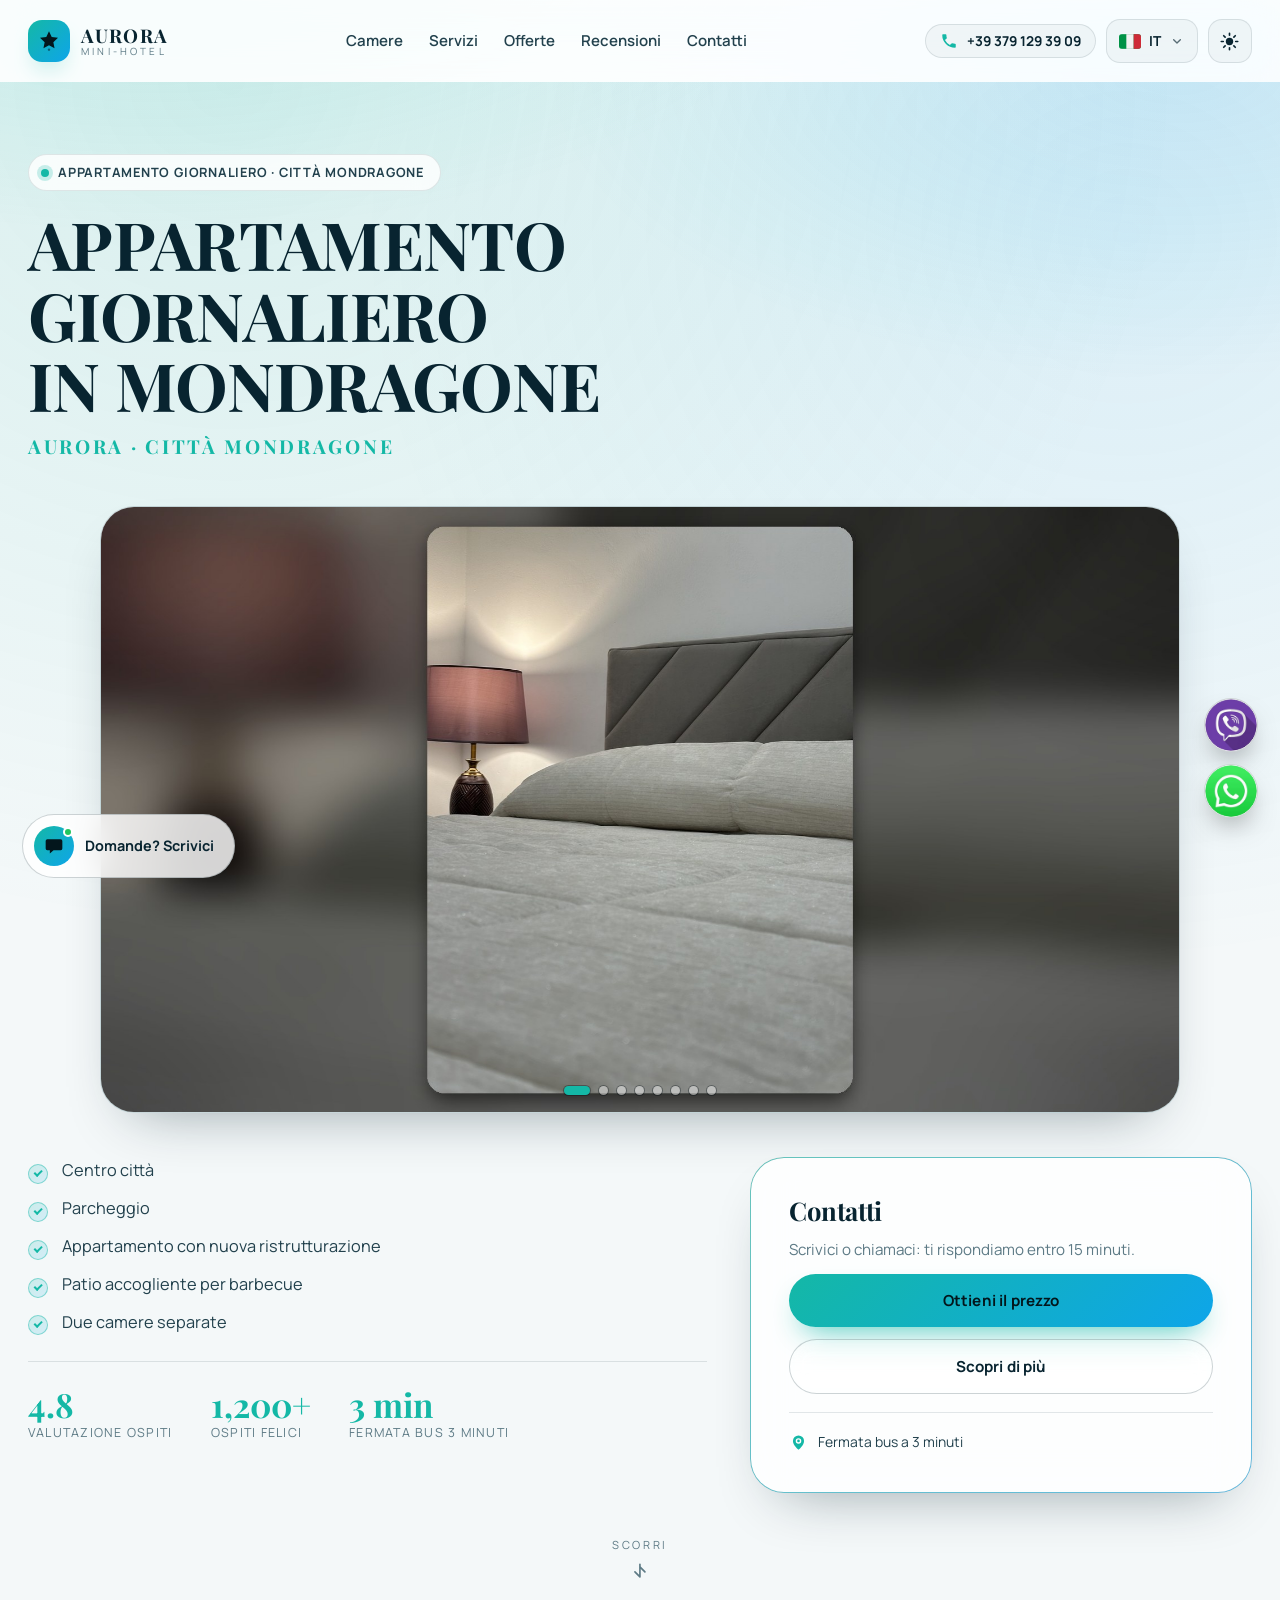
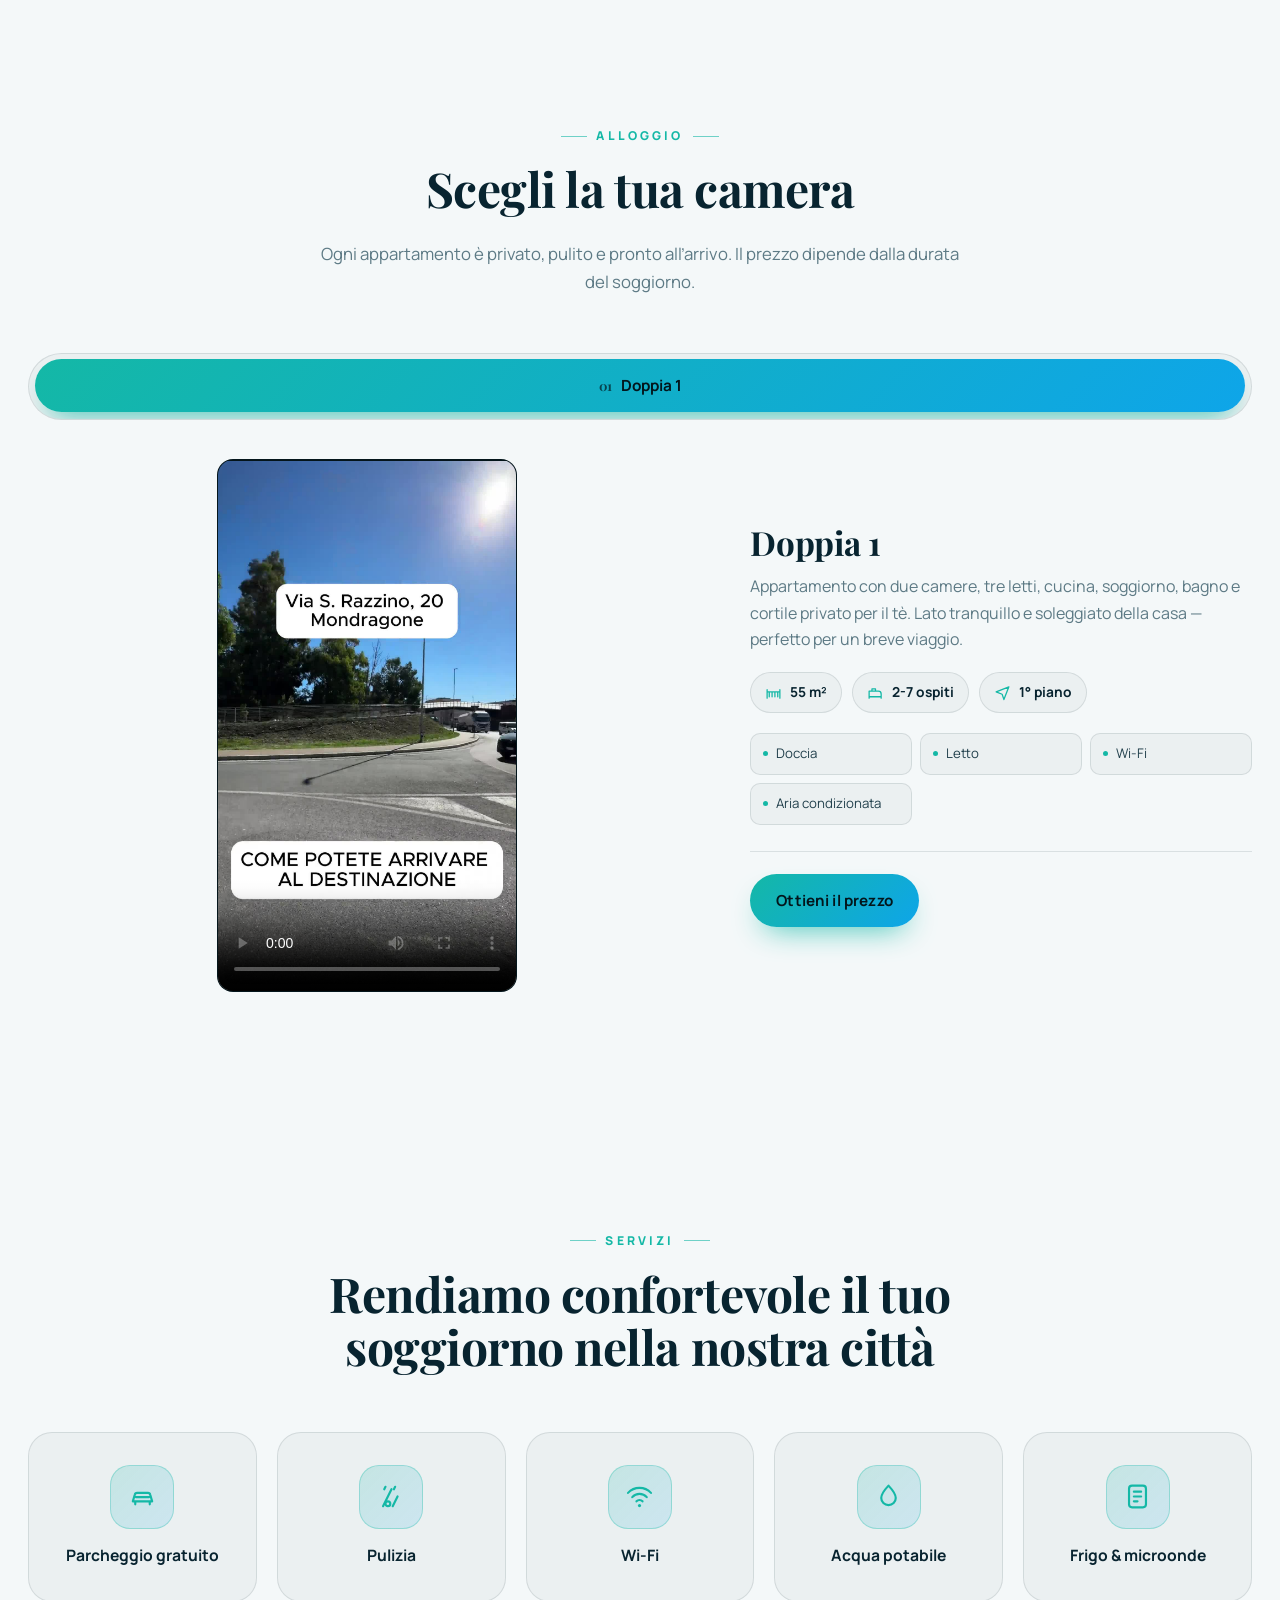
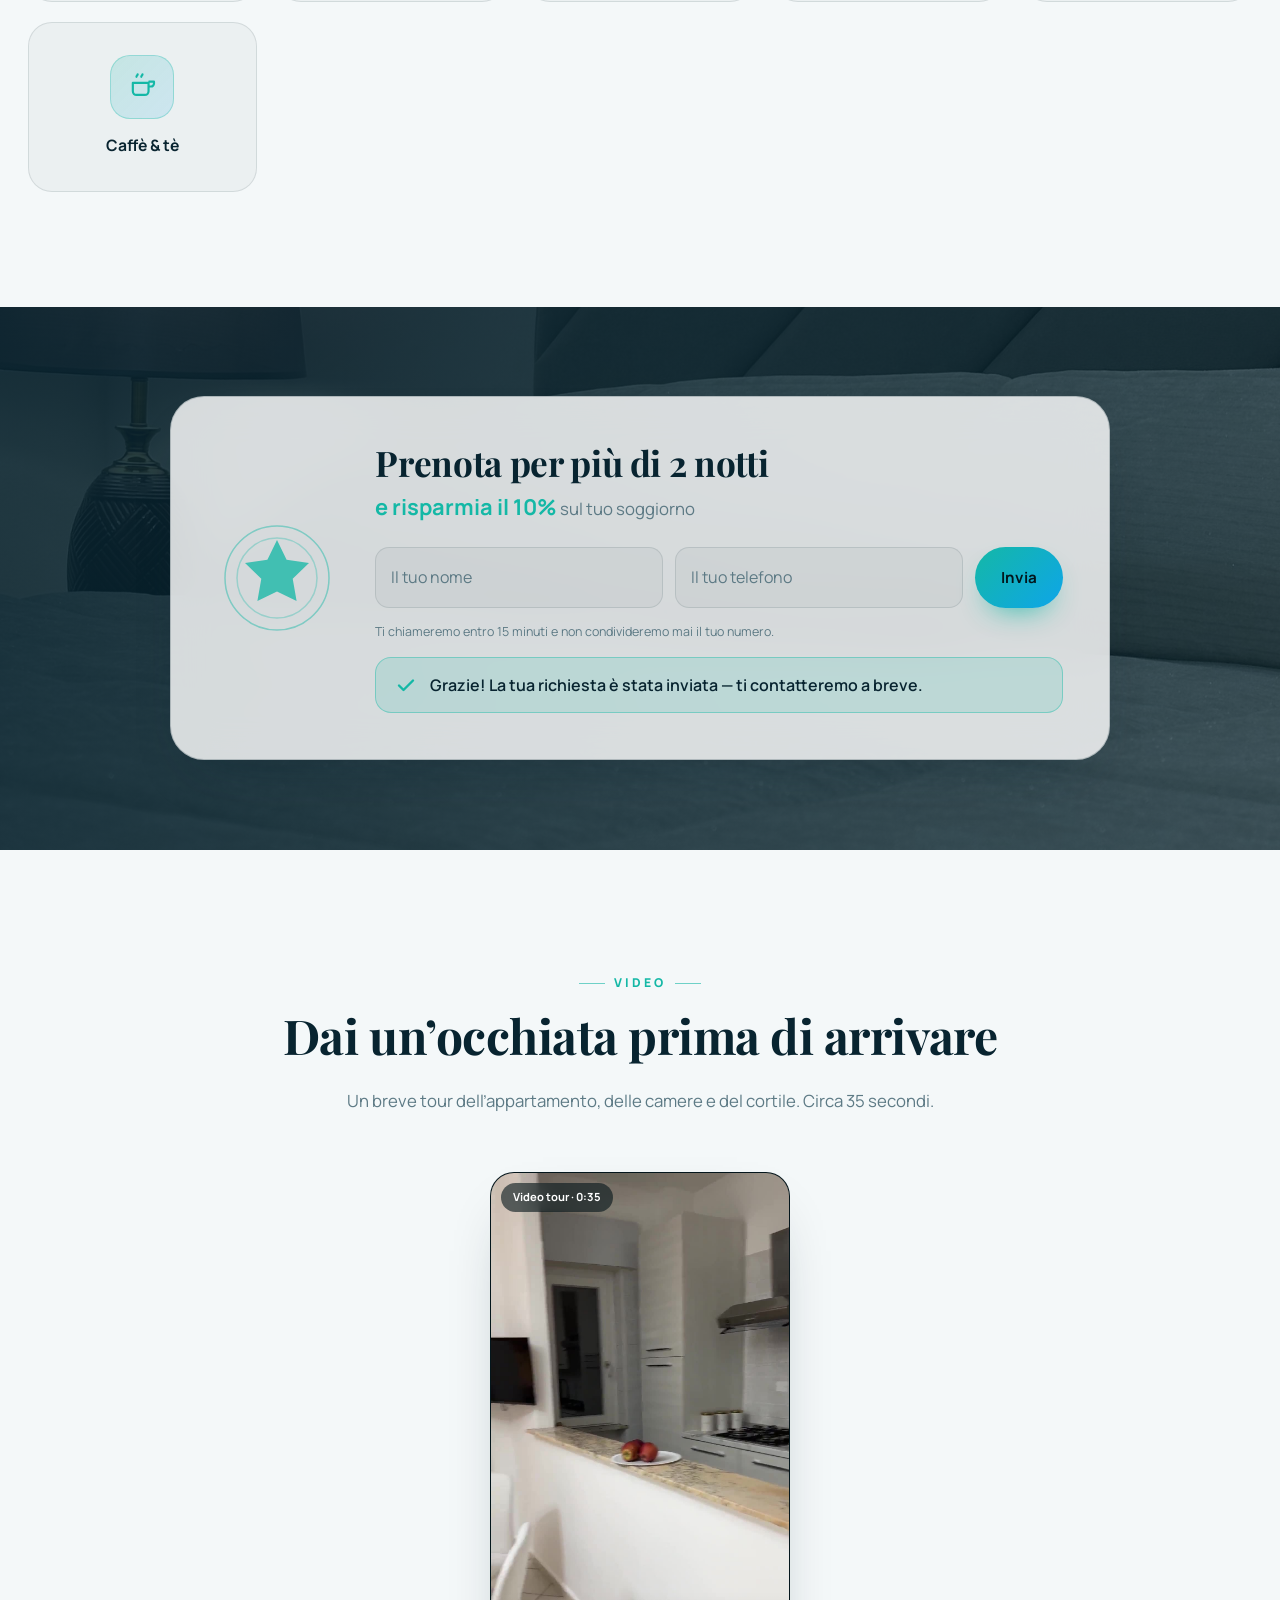
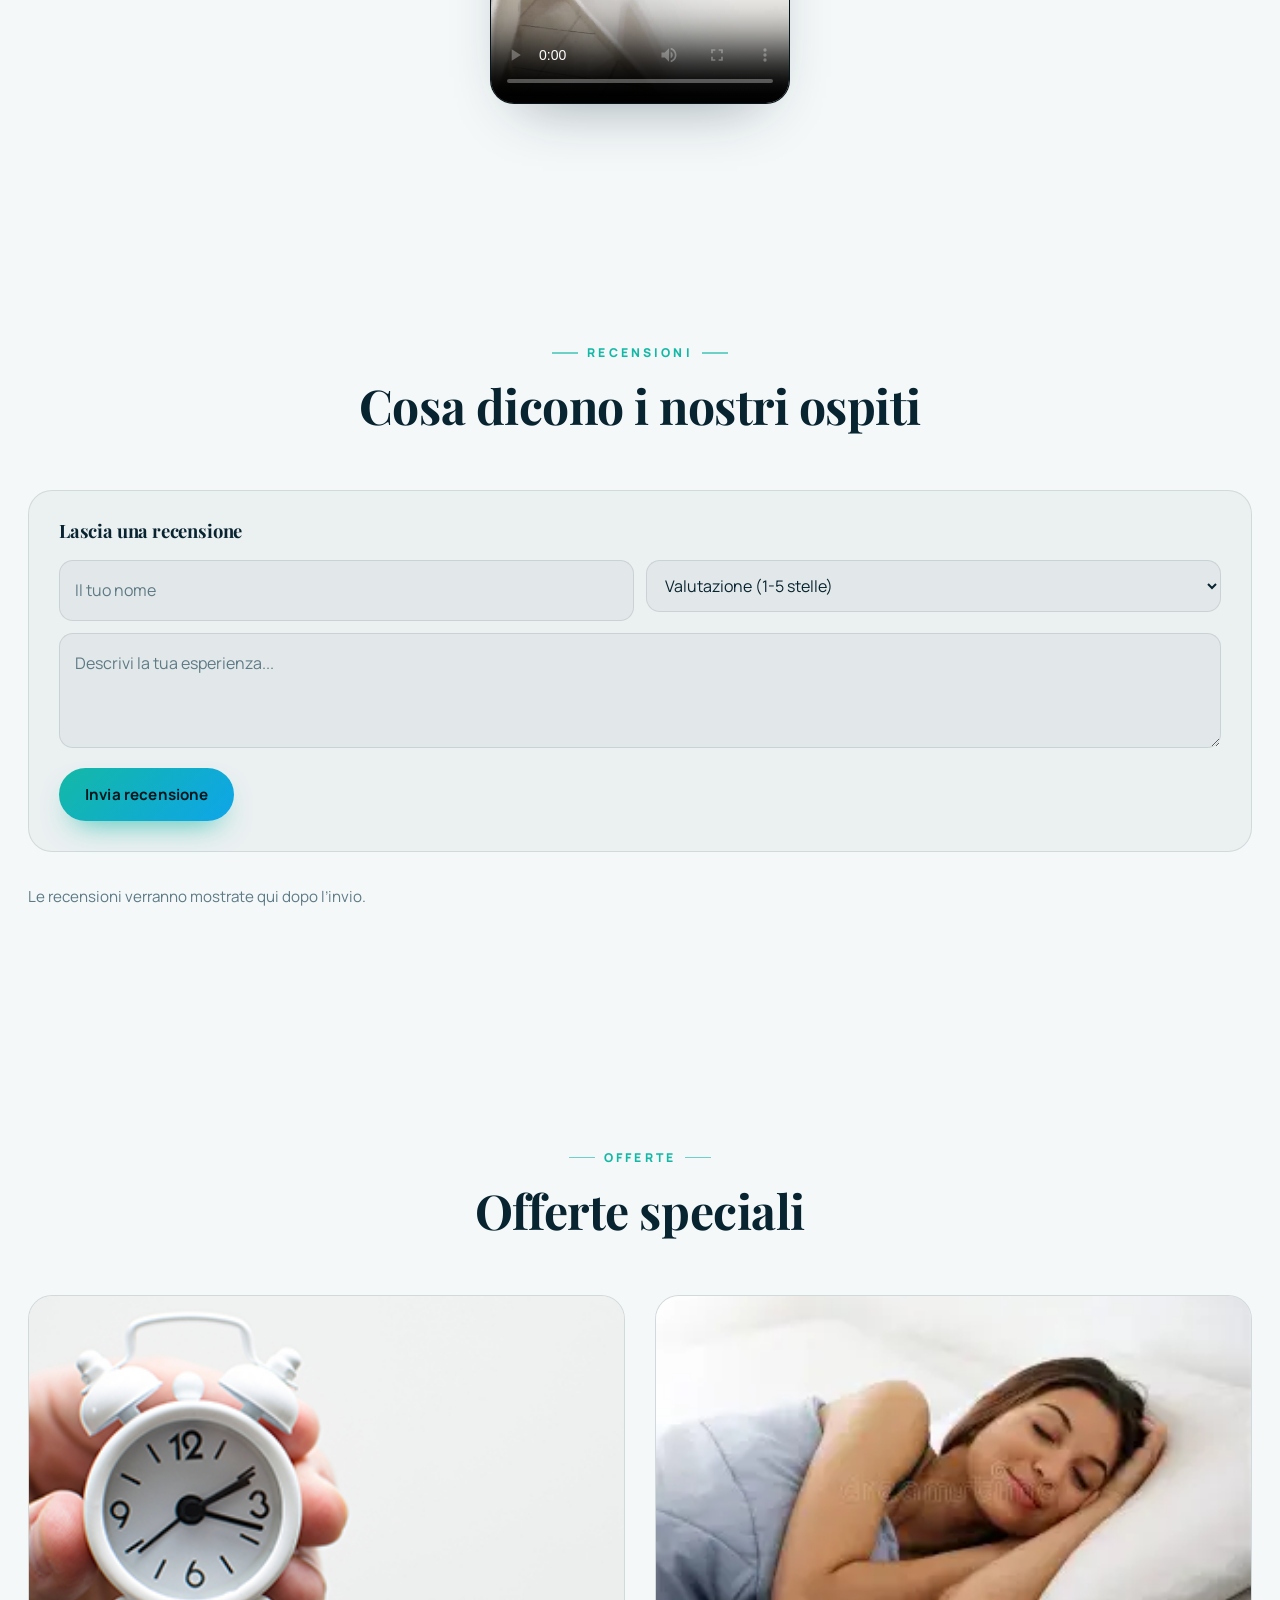
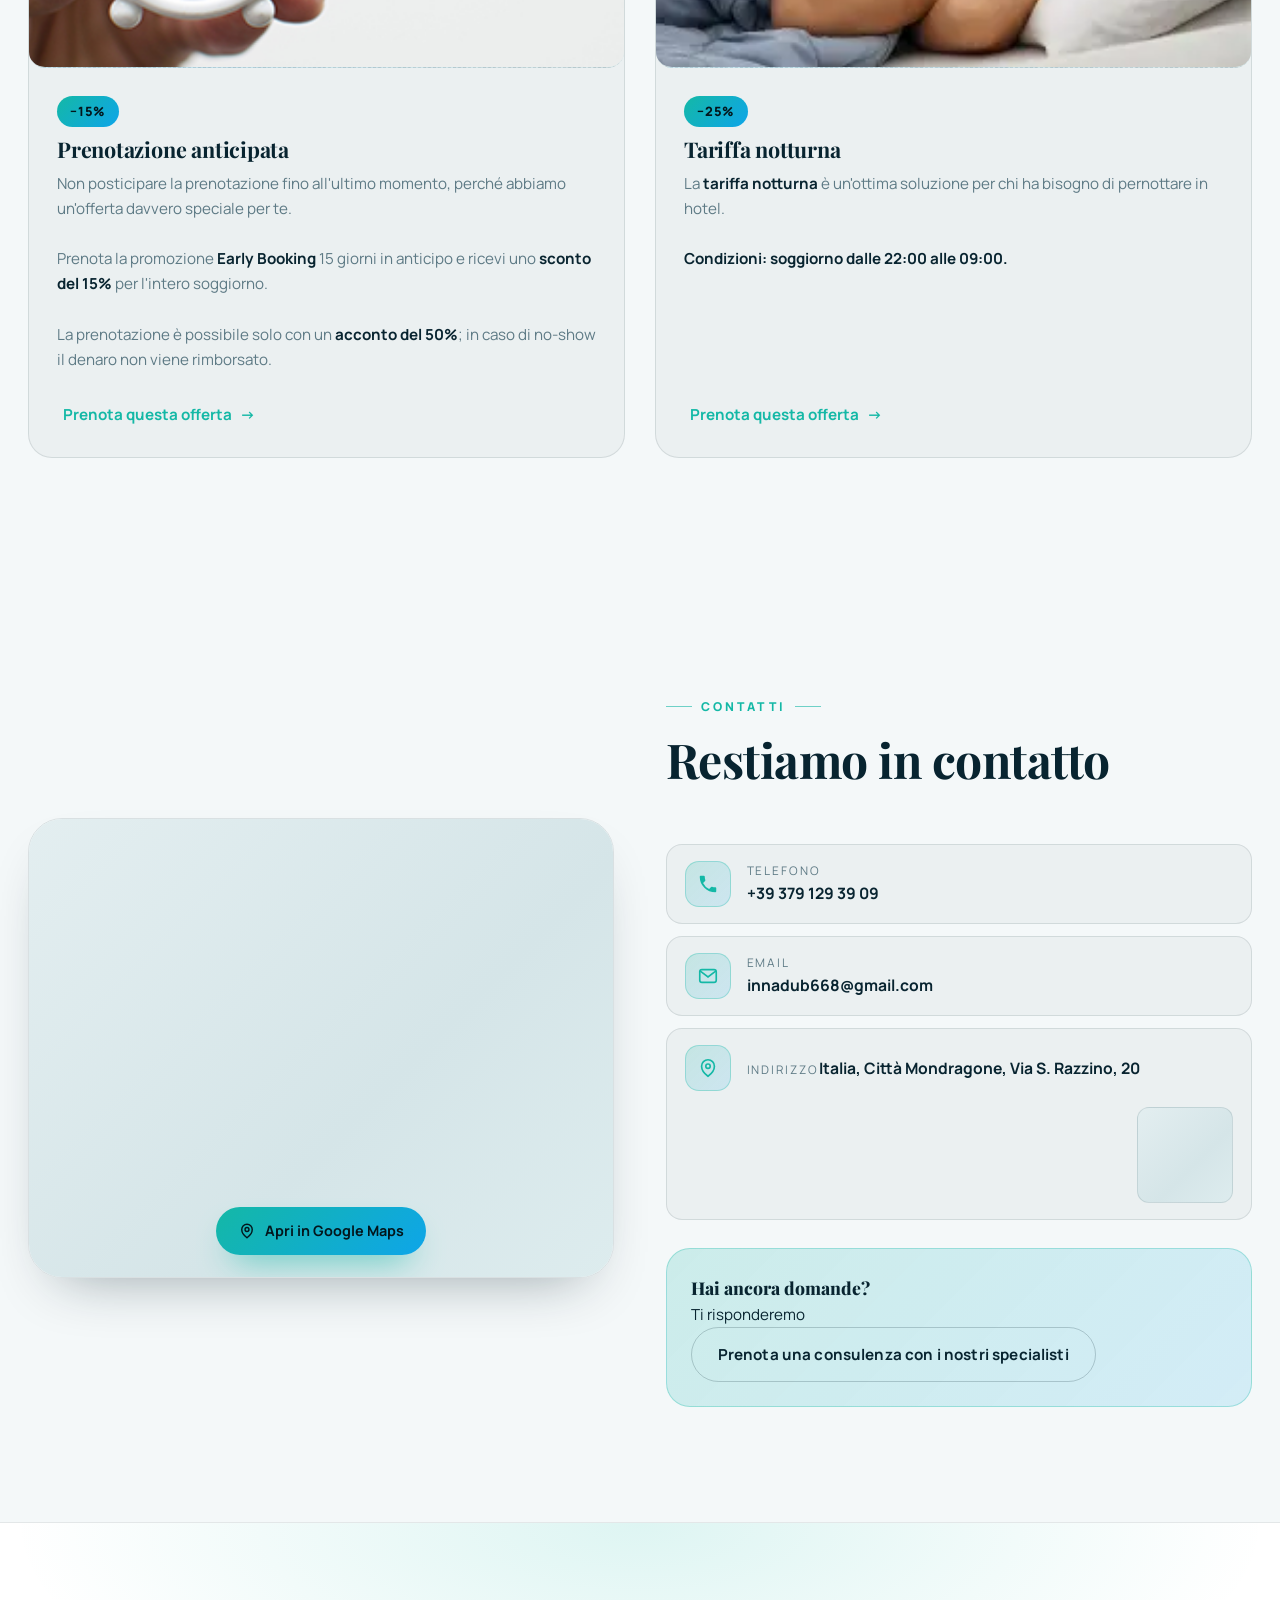
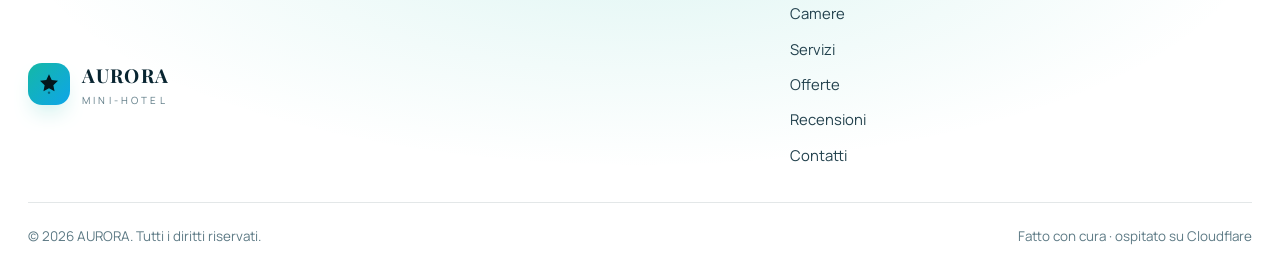
==== commit a6f15f9e: "Fix mobile header phone button, language code sync + cache busting, hero layout with text first then" ====
--- a/index.html
+++ b/index.html
@@ -21,7 +21,7 @@
 <link rel="preconnect" href="https://fonts.googleapis.com">
 <link rel="preconnect" href="https://fonts.gstatic.com" crossorigin>
 <link rel="stylesheet" href="https://fonts.googleapis.com/css2?family=Manrope:wght@400;500;600;700;800&family=Playfair+Display:wght@600;700&display=swap">
-<link rel="stylesheet" href="assets/css/style.css">
+<link rel="stylesheet" href="assets/css/style.css?v=20261020c">
 
 <script>
 /* Set theme + language before first paint (no flash of wrong theme) */
@@ -30,9 +30,10 @@
     var t = localStorage.getItem('aurora:theme');
     if (!t) t = matchMedia('(prefers-color-scheme: light)').matches ? 'light' : 'dark';
     document.documentElement.setAttribute('data-theme', t);
-    var l = localStorage.getItem('aurora_lang');
+    // read both keys so an old cached script and a new one always agree
+    var l = localStorage.getItem('aurora_lang') || localStorage.getItem('aurora:lang');
     if (!l) l = 'it';
-    if (l) document.documentElement.setAttribute('lang', l);
+    document.documentElement.setAttribute('lang', l);
   } catch (e) {}
 })();
 </script>
@@ -105,79 +106,87 @@
 
   <!-- ============================== HERO ============================== -->
   <section class="hero">
-    <div class="hero__bg" aria-hidden="true">
-      <div class="hero__slides" data-hero-slides>
-        <picture class="hero__slide is-active">
-          <source media="(max-width:760px)" srcset="assets/img/hero/slide-1-m.jpg">
-          <img src="assets/img/hero/slide-1.jpg" alt="" loading="eager">
-        </picture>
-        <picture class="hero__slide">
-          <source media="(max-width:760px)" srcset="assets/img/hero/slide-2-m.jpg">
-          <img src="assets/img/hero/slide-2.jpg" alt="" loading="lazy">
-        </picture>
-        <picture class="hero__slide">
-          <source media="(max-width:760px)" srcset="assets/img/hero/slide-3-m.jpg">
-          <img src="assets/img/hero/slide-3.jpg" alt="" loading="lazy">
-        </picture>
-        <picture class="hero__slide">
-          <source media="(max-width:760px)" srcset="assets/img/hero/slide-4-m.jpg">
-          <img src="assets/img/hero/slide-4.jpg" alt="" loading="lazy">
-        </picture>
-        <picture class="hero__slide">
-          <source media="(max-width:760px)" srcset="assets/img/hero/slide-5-m.jpg">
-          <img src="assets/img/hero/slide-5.jpg" alt="" loading="lazy">
-        </picture>
-        <picture class="hero__slide">
-          <source media="(max-width:760px)" srcset="assets/img/hero/slide-6-m.jpg">
-          <img src="assets/img/hero/slide-6.jpg" alt="" loading="lazy">
-        </picture>
-        <picture class="hero__slide">
-          <source media="(max-width:760px)" srcset="assets/img/hero/slide-7-m.jpg">
-          <img src="assets/img/hero/slide-7.jpg" alt="" loading="lazy">
-        </picture>
-        <picture class="hero__slide">
-          <source media="(max-width:760px)" srcset="assets/img/hero/slide-8-m.jpg">
-          <img src="assets/img/hero/slide-8.jpg" alt="" loading="lazy">
-        </picture>
-      </div>
-      <div class="hero__veil"></div>
-      <div class="hero__dots" data-hero-dots></div>
-    </div>
-
     <div class="container hero__in">
-      <div class="hero__left">
+
+      <!-- 1. the headline comes first -->
+      <div class="hero__head">
         <span class="pills"><i></i><span data-i18n="hero.badge">Appartamento giornaliero &middot; Citt&agrave; Mondragone</span></span>
-        <h1 class="hero__title" data-i18n="hero.title">APPARTAMENTO GIORNALIERO IN MONDRAGONE</h1>
+        <h1 class="hero__title" data-i18n="hero.title">DAILY RENT APARTMENT IN MONDRAGON</h1>
         <p class="hero__sub hero__subtitle" data-i18n="hero.kicker">Aurora &middot; Citt&agrave; Mondragone</p>
-        <ul class="hero__list">
-          <li data-i18n="hero.i1">Centro citt&agrave;</li>
-          <li data-i18n="hero.i2">Parcheggio</li>
-          <li data-i18n="hero.i3">Appartamento con nuova ristrutturazione</li>
-          <li data-i18n="hero.i4">Patio accogliente per barbecue</li>
-          <li data-i18n="hero.i5">Due camere separate</li>
-        </ul>
-        <div class="hero__stats">
-          <div><b data-count="4.8" data-dec="1">0</b><span data-i18n="hero.stat1">valutazione ospiti</span></div>
-          <div><b data-count="1200" data-suffix="+">0</b><span data-i18n="hero.stat2">ospiti felici</span></div>
-          <div><b data-i18n="hero.stat3val">3 min</b><span data-i18n="hero.stat3">Fermata bus 3 minuti</span></div>
-        </div>
-      </div>
-
-      <aside class="hero__card">
-        <div class="hero__cardglow" aria-hidden="true"></div>
-        <h2 data-i18n="hero.cardTitle">Contatti</h2>
-        <p data-i18n="hero.cardText">Scrivici o chiamaci: ti rispondiamo entro 15 minuti.</p>
-        <button class="btn btn--primary" type="button" data-open-modal="hero" data-i18n="hero.btnBook">Ottieni il prezzo</button>
-        <button class="btn btn--ghost" type="button" data-open-modal="learn" data-i18n="hero.btnLearn">Scopri di pi&ugrave;</button>
-        <ul class="hero__cardmeta">
-          <li><svg viewBox="0 0 24 24" aria-hidden="true"><path d="M12 21s7-5.1 7-11a7 7 0 10-14 0c0 5.9 7 11 7 11z" fill="currentColor"/><circle cx="12" cy="10" r="2.6" fill="none" stroke="var(--bg-2)" stroke-width="1.8"/></svg><span data-i18n="hero.meta1">Fermata bus a 3 minuti</span></li>
-        </ul>
-      </aside>
+      </div>
+
+      <!-- 2. then the photos, in a properly sized frame -->
+      <div class="hero__media">
+        <div class="hero__slides" data-hero-slides>
+          <picture class="hero__slide is-active">
+            <source media="(max-width:760px)" srcset="assets/img/hero/slide-1-m.jpg">
+            <img src="assets/img/hero/slide-1.jpg" alt="" loading="eager">
+          </picture>
+          <picture class="hero__slide">
+            <source media="(max-width:760px)" srcset="assets/img/hero/slide-2-m.jpg">
+            <img src="assets/img/hero/slide-2.jpg" alt="" loading="lazy">
+          </picture>
+          <picture class="hero__slide">
+            <source media="(max-width:760px)" srcset="assets/img/hero/slide-3-m.jpg">
+            <img src="assets/img/hero/slide-3.jpg" alt="" loading="lazy">
+          </picture>
+          <picture class="hero__slide">
+            <source media="(max-width:760px)" srcset="assets/img/hero/slide-4-m.jpg">
+            <img src="assets/img/hero/slide-4.jpg" alt="" loading="lazy">
+          </picture>
+          <picture class="hero__slide">
+            <source media="(max-width:760px)" srcset="assets/img/hero/slide-5-m.jpg">
+            <img src="assets/img/hero/slide-5.jpg" alt="" loading="lazy">
+          </picture>
+          <picture class="hero__slide">
+            <source media="(max-width:760px)" srcset="assets/img/hero/slide-6-m.jpg">
+            <img src="assets/img/hero/slide-6.jpg" alt="" loading="lazy">
+          </picture>
+          <picture class="hero__slide">
+            <source media="(max-width:760px)" srcset="assets/img/hero/slide-7-m.jpg">
+            <img src="assets/img/hero/slide-7.jpg" alt="" loading="lazy">
+          </picture>
+          <picture class="hero__slide">
+            <source media="(max-width:760px)" srcset="assets/img/hero/slide-8-m.jpg">
+            <img src="assets/img/hero/slide-8.jpg" alt="" loading="lazy">
+          </picture>
+        </div>
+        <div class="hero__dots" data-hero-dots></div>
+      </div>
+
+      <!-- 3. the details -->
+      <div class="hero__details">
+        <div class="hero__left">
+          <ul class="hero__list">
+            <li data-i18n="hero.i1">City center</li>
+            <li data-i18n="hero.i2">Parking</li>
+            <li data-i18n="hero.i3">Apartment with new renovation</li>
+            <li data-i18n="hero.i4">Cozy patio for barbecue</li>
+            <li data-i18n="hero.i5">Two separate bedrooms</li>
+          </ul>
+          <div class="hero__stats">
+            <div><b data-count="4.8" data-dec="1">0</b><span data-i18n="hero.stat1">guest rating</span></div>
+            <div><b data-count="1200" data-suffix="+">0</b><span data-i18n="hero.stat2">happy guests</span></div>
+            <div><b data-i18n="hero.stat3val">3 min</b><span data-i18n="hero.stat3">Bus stop 3 minutes</span></div>
+          </div>
+        </div>
+
+        <aside class="hero__card">
+          <div class="hero__cardglow" aria-hidden="true"></div>
+          <h2 data-i18n="hero.cardTitle">Contact us</h2>
+          <p data-i18n="hero.cardText">Write or call us &mdash; we reply within 15 minutes.</p>
+          <button class="btn btn--primary" type="button" data-open-modal="hero" data-i18n="hero.btnBook">Get the price</button>
+          <button class="btn btn--ghost" type="button" data-open-modal="learn" data-i18n="hero.btnLearn">Find out more</button>
+          <ul class="hero__cardmeta">
+            <li><svg viewBox="0 0 24 24" aria-hidden="true"><path d="M12 21s7-5.1 7-11a7 7 0 10-14 0c0 5.9 7 11 7 11z" fill="currentColor"/><circle cx="12" cy="10" r="2.6" fill="none" stroke="var(--bg-2)" stroke-width="1.8"/></svg><span data-i18n="hero.meta1">Bus stop 3 minutes</span></li>
+          </ul>
+        </aside>
+      </div>
     </div>
 
     <a class="hero__scroll" href="#rooms">
-      <span data-i18n="hero.scroll">Scorri</span>
-      <svg viewBox="0 0 24 24" aria-hidden="true"><path d="M12 4v15m0 0l-6-6m6 6l6-6" stroke="currentColor" stroke-width="2" fill="none" stroke-linecap="round" stroke-linejoin="round"/></svg>
+      <span data-i18n="hero.scroll">Scroll</span>
+      <svg viewBox="0 0 24 24" aria-hidden="true"><path d="M12 4v15m0 0l-6-6m6-6l6 6" stroke="currentColor" stroke-width="2" fill="none" stroke-linecap="round" stroke-linejoin="round"/></svg>
     </a>
   </section>
 
@@ -504,7 +513,7 @@
   </div>
 </div>
 
-<script src="assets/js/i18n.js"></script>
-<script src="assets/js/main.js"></script>
+<script src="assets/js/i18n.js?v=20261020c"></script>
+<script src="assets/js/main.js?v=20261020c"></script>
 </body>
 </html>
--- a/assets/css/style.css
+++ b/assets/css/style.css
@@ -245,72 +245,79 @@
 .hdr__progress{position:absolute;left:0;right:0;bottom:-1px;height:2px;background:transparent}
 .hdr__progress i{display:block;height:100%;background:var(--grad);transform:scaleX(0);transform-origin:left}
 
-/* ================================================================= 6. HERO */
-.hero{position:relative;min-height:clamp(620px,86vh,900px);display:flex;align-items:center;padding-block:clamp(60px,9vw,120px) clamp(90px,10vw,150px);overflow:hidden}
-.hero__bg{position:absolute;inset:0;z-index:0;background:var(--ph-base);overflow:hidden}
-
-/* ---- hero slideshow: 8 images, 5s each, smooth cross-fade ---- */
-.hero__slides{position:absolute;inset:0}
-.hero__slide{
-  position:absolute;inset:0;width:100%;height:100%;
-  display:block;opacity:0;
-  transform:scale(1.02);
-  transition:opacity 1.4s ease, transform 7s ease;
-  will-change:opacity,transform;
-}
-.hero__slide>img{
-  width:100%;height:100%;object-fit:cover;display:block;
-}
-.hero__slide.is-active{opacity:1;transform:scale(1)}
-.hero__slide.is-missing{opacity:0}
-
-/* dots */
-.hero__dots{
-  position:absolute;left:50%;bottom:96px;transform:translateX(-50%);z-index:3;
-  display:flex;align-items:center;gap:9px;
-}
-.hero__dots button{
-  position:relative;
-  width:9px;height:9px;padding:0;border-radius:50%;
-  background:rgba(255,255,255,.42);box-shadow:0 0 0 1px rgba(4,17,22,.35);
-  transition:width .35s var(--ease),background .35s;
-  cursor:pointer;
-}
-/* expand the clickable area without changing the visual size */
-.hero__dots button::before{
-  content:"";position:absolute;inset:-12px;border-radius:50%;
-}
-.hero__dots button.is-active{width:26px;border-radius:999px;background:var(--teal)}
-
-/* lighter veil so the photo stays clearly visible */
-.hero__veil{
-  position:absolute;inset:0;
+/* ================================================================= 6. HERO
+   Layout:  1. headline  ->  2. photo frame  ->  3. details
+   The photo frame uses exactly the same aspect ratio as the source
+   images, so `object-fit:cover` never zooms or crops anything.        */
+.hero{
+  position:relative;overflow:hidden;
+  padding-block:clamp(40px,6vw,72px) clamp(70px,9vw,110px);
   background:
-    linear-gradient(180deg,rgba(4,17,22,.72) 0%,rgba(4,17,22,.30) 38%,rgba(4,17,22,.72) 100%),
-    linear-gradient(100deg,rgba(4,17,22,.72) 0%,rgba(4,17,22,.08) 58%,rgba(4,17,22,.30) 100%);
-}
-[data-theme="light"] .hero__veil{
-  background:
-    linear-gradient(180deg,rgba(8,36,48,.62) 0%,rgba(8,36,48,.22) 38%,rgba(8,36,48,.66) 100%),
-    linear-gradient(100deg,rgba(8,36,48,.62) 0%,rgba(8,36,48,.06) 58%,rgba(8,36,48,.26) 100%);
-}
-.hero__in{position:relative;z-index:2;display:grid;grid-template-columns:1.15fr .85fr;gap:clamp(28px,4vw,60px);align-items:center}
+    radial-gradient(120% 90% at 18% 0%,rgba(20,184,166,.13),transparent 62%),
+    radial-gradient(100% 80% at 88% 10%,rgba(14,165,233,.11),transparent 60%);
+}
+.hero__in{position:relative;z-index:2;display:flex;flex-direction:column;gap:clamp(26px,3.4vw,44px)}
+
+/* ---------- 1. headline ---------- */
+.hero__head{display:flex;flex-direction:column;align-items:flex-start;gap:0}
 
 .pills{
   display:inline-flex;align-items:center;gap:9px;padding:7px 16px 7px 12px;border-radius:var(--r-pill);
   background:var(--glass);border:1px solid var(--line);backdrop-filter:blur(12px);
   font-size:.8rem;font-weight:700;letter-spacing:.06em;text-transform:uppercase;color:var(--text-soft);
-  margin-bottom:22px;
-}
-.pills i{width:8px;height:8px;border-radius:50%;background:var(--teal);box-shadow:0 0 0 4px rgba(20,184,166,.22);animation:pulse 2.2s infinite}
+  margin-bottom:18px;max-width:100%;
+}
+.pills i{width:8px;height:8px;border-radius:50%;background:var(--teal);box-shadow:0 0 0 4px rgba(20,184,166,.22);animation:pulse 2.2s infinite;flex:0 0 auto}
+.pills span{overflow:hidden;text-overflow:ellipsis;white-space:nowrap}
 @keyframes pulse{0%,100%{box-shadow:0 0 0 3px rgba(20,184,166,.3)}50%{box-shadow:0 0 0 8px rgba(20,184,166,0)}}
 
-.hero__title{font-size:clamp(2.5rem,5.6vw,4.4rem);margin-bottom:12px;text-wrap:balance}
+.hero__title{
+  font-size:clamp(2.1rem,5.2vw,4.2rem);margin-bottom:10px;text-wrap:balance;line-height:1.06;
+  max-width:20ch;
+}
 .hero__sub{
   font-size:clamp(.95rem,1.5vw,1.15rem);letter-spacing:.24em;text-transform:uppercase;
-  color:var(--teal);font-weight:700;margin-bottom:26px;
-}
-.hero__list{display:grid;gap:11px;margin-bottom:30px}
+  color:var(--teal);font-weight:700;margin-bottom:0;
+}
+.hero__subtitle{font-family:var(--display);letter-spacing:.14em;font-size:clamp(.95rem,1.6vw,1.2rem)}
+
+/* ---------- 2. photo frame ----------
+   The frame keeps the EXACT ratio of the source images, so `object-fit:cover`
+   never crops and never zooms. Width is capped (not height) so the ratio
+   is preserved at every screen size.                                    */
+.hero__media{position:relative;width:100%;display:flex;justify-content:center}
+.hero__slides{
+  position:relative;width:min(100%,1080px);aspect-ratio:16/9;
+  border-radius:var(--r-xl);overflow:hidden;
+  background:var(--ph-base);border:1px solid var(--line);box-shadow:var(--shadow);
+}
+.hero__slide{
+  position:absolute;inset:0;width:100%;height:100%;display:block;opacity:0;
+  transform:scale(1.01);
+  transition:opacity 1.4s ease, transform 7s ease;
+  will-change:opacity,transform;
+}
+.hero__slide>img{width:100%;height:100%;object-fit:cover;display:block}
+.hero__slide.is-active{opacity:1;transform:scale(1)}
+.hero__slide.is-missing{opacity:0}
+
+/* dots */
+.hero__dots{
+  position:absolute;left:50%;bottom:18px;transform:translateX(-50%);z-index:3;
+  display:flex;align-items:center;gap:9px;
+}
+.hero__dots button{
+  position:relative;width:9px;height:9px;padding:0;border-radius:50%;
+  background:rgba(255,255,255,.45);box-shadow:0 0 0 1px rgba(4,17,22,.35);
+  transition:width .35s var(--ease),background .35s;cursor:pointer;
+}
+.hero__dots button::before{content:"";position:absolute;inset:-12px;border-radius:50%}
+.hero__dots button.is-active{width:26px;border-radius:999px;background:var(--teal)}
+
+/* ---------- 3. details ---------- */
+.hero__details{display:grid;grid-template-columns:1.15fr .85fr;gap:clamp(24px,3.4vw,48px);align-items:start}
+
+.hero__list{display:grid;gap:11px;margin-bottom:26px}
 .hero__list li{position:relative;padding-left:34px;color:var(--text-soft);font-size:1.02rem}
 .hero__list li::before{
   content:"";position:absolute;left:0;top:.42em;width:20px;height:20px;border-radius:50%;
@@ -320,7 +327,7 @@
   content:"";position:absolute;left:6px;top:calc(.42em + 6px);width:8px;height:4.5px;
   border-left:2px solid var(--teal);border-bottom:2px solid var(--teal);transform:rotate(-45deg);
 }
-.hero__stats{display:flex;gap:clamp(18px,3vw,40px);flex-wrap:wrap;padding-top:26px;border-top:1px solid var(--line)}
+.hero__stats{display:flex;gap:clamp(18px,3vw,40px);flex-wrap:wrap;padding-top:24px;border-top:1px solid var(--line)}
 .hero__stats div{display:flex;flex-direction:column}
 .hero__stats b{font-family:var(--display);font-size:clamp(1.5rem,2.6vw,2.1rem);color:var(--teal);line-height:1.1}
 .hero__stats span{font-size:.78rem;letter-spacing:.1em;text-transform:uppercase;color:var(--muted)}
@@ -339,7 +346,7 @@
 .hero__cardmeta svg{width:19px;height:19px;color:var(--teal);flex:0 0 auto}
 
 .hero__scroll{
-  position:absolute;left:50%;bottom:26px;transform:translateX(-50%);z-index:2;
+  position:absolute;left:50%;bottom:22px;transform:translateX(-50%);z-index:2;
   display:flex;flex-direction:column;align-items:center;gap:6px;
   font-size:.7rem;letter-spacing:.24em;text-transform:uppercase;color:var(--muted);
 }
@@ -798,7 +805,7 @@
 }
 @media (max-width:1040px){
   :root{--hdr-h:72px}
-  .hero__in{grid-template-columns:1fr;gap:34px}
+  .hero__details{grid-template-columns:1fr;gap:30px}
   .hero__card{max-width:520px}
   .room,.awards__in,.contacts__in,.ftr__top{grid-template-columns:1fr}
   .room__info{order:-1}
@@ -829,9 +836,11 @@
 @media (max-width:640px){
   :root{--pad:16px;--hdr-h:64px}
   body{font-size:15px}
-  .hdr__tel{display:none}
+  /* keep the phone reachable on phones - icon only, never hidden */
+  .hdr__tel{padding:0;width:38px;height:38px;justify-content:center;border-radius:11px;flex:0 0 auto}
+  .hdr__tel svg{width:18px;height:18px}
   .lang__cur{display:none}
-  .lang__btn{padding:0 10px}
+  .lang__btn{padding:0 9px}
   .tabs__bar{border-radius:var(--r);grid-auto-flow:row;grid-auto-columns:auto}
   .tab.is-active{transform:none}
   .hero__stats{gap:20px}
@@ -868,28 +877,30 @@
   .hdr__right{gap:6px}
 
   /* --- hero ------------------------------------------------------ */
-  .hero{min-height:auto;padding-block:calc(var(--hdr-h) + 26px) 92px}
-  /* portrait slides are pre-composed, so show them whole */
-  .hero__slide>img{object-fit:cover}
-  .hero__title{font-size:clamp(1.55rem,7.4vw,2.1rem);line-height:1.14;margin-bottom:8px}
-  .hero__subtitle{font-size:.95rem!important;letter-spacing:.08em!important;margin-bottom:16px!important}
-  .pills{font-size:.6rem;padding:6px 12px 6px 9px;margin-bottom:16px;max-width:100%;gap:7px;letter-spacing:.04em}
+  .hero{padding-block:26px 78px}
+  .hero__in{gap:22px}
+  .hero__title{font-size:clamp(1.5rem,7vw,2rem);line-height:1.12;margin-bottom:6px;max-width:none}
+  .hero__subtitle{font-size:.9rem!important;letter-spacing:.06em!important}
+  .pills{font-size:.58rem;padding:6px 11px 6px 9px;margin-bottom:12px;max-width:100%;gap:7px;letter-spacing:.03em}
   .pills i{width:6px;height:6px;box-shadow:0 0 0 3px rgba(20,184,166,.22)}
   .pills span{overflow:hidden;text-overflow:ellipsis;white-space:nowrap}
-  .hero__list{gap:8px;margin-bottom:22px}
-  .hero__list li{font-size:.92rem;padding-left:28px}
+  /* the phone frame uses the 3:4 portrait slides -> exact fit, no crop */
+  .hero__slides{aspect-ratio:3/4;width:min(100%,430px);border-radius:22px}
+  .hero__media{margin-inline:-2px}
+  .hero__list{gap:8px;margin-bottom:20px}
+  .hero__list li{font-size:.9rem;padding-left:28px}
   .hero__list li::before{width:17px;height:17px}
   .hero__list li::after{top:calc(.42em + 5px);width:7px;height:4px}
-  .hero__stats{gap:14px;padding-top:18px}
-  .hero__stats b{font-size:1.35rem}
-  .hero__stats span{font-size:.66rem;letter-spacing:.07em}
-  .hero__card{padding:22px;border-radius:26px}
-  .hero__card h2{font-size:1.3rem}
-  .hero__card p{font-size:.9rem}
+  .hero__stats{gap:14px;padding-top:16px}
+  .hero__stats b{font-size:1.3rem}
+  .hero__stats span{font-size:.64rem;letter-spacing:.06em}
+  .hero__card{padding:20px;border-radius:24px}
+  .hero__card h2{font-size:1.25rem}
+  .hero__card p{font-size:.88rem}
   .hero__card .btn{padding:13px 18px;font-size:.9rem}
-  .hero__cardmeta li{font-size:.82rem}
-  .hero__scroll{bottom:14px;font-size:.62rem}
-  .hero__dots{bottom:56px;gap:4px}
+  .hero__cardmeta li{font-size:.8rem}
+  .hero__scroll{bottom:12px;font-size:.6rem}
+  .hero__dots{bottom:14px;gap:4px}
   .hero__dots button{width:9px;height:9px;box-shadow:0 0 0 4px rgba(4,17,22,.3)}
   .hero__dots button::before{inset:-10px}
   .hero__dots button.is-active{width:24px}
@@ -992,7 +1003,8 @@
 /* very small phones */
 @media (max-width:380px){
   :root{--pad:12px}
-  .hero__title{font-size:1.42rem}
+  .hero__title{font-size:1.38rem}
+  .hero__slides{width:min(100%,370px)}
   .brand__sub{display:none}
   .brand__name{font-size:.92rem}
   .am-grid{grid-template-columns:repeat(auto-fit,minmax(124px,1fr))}
